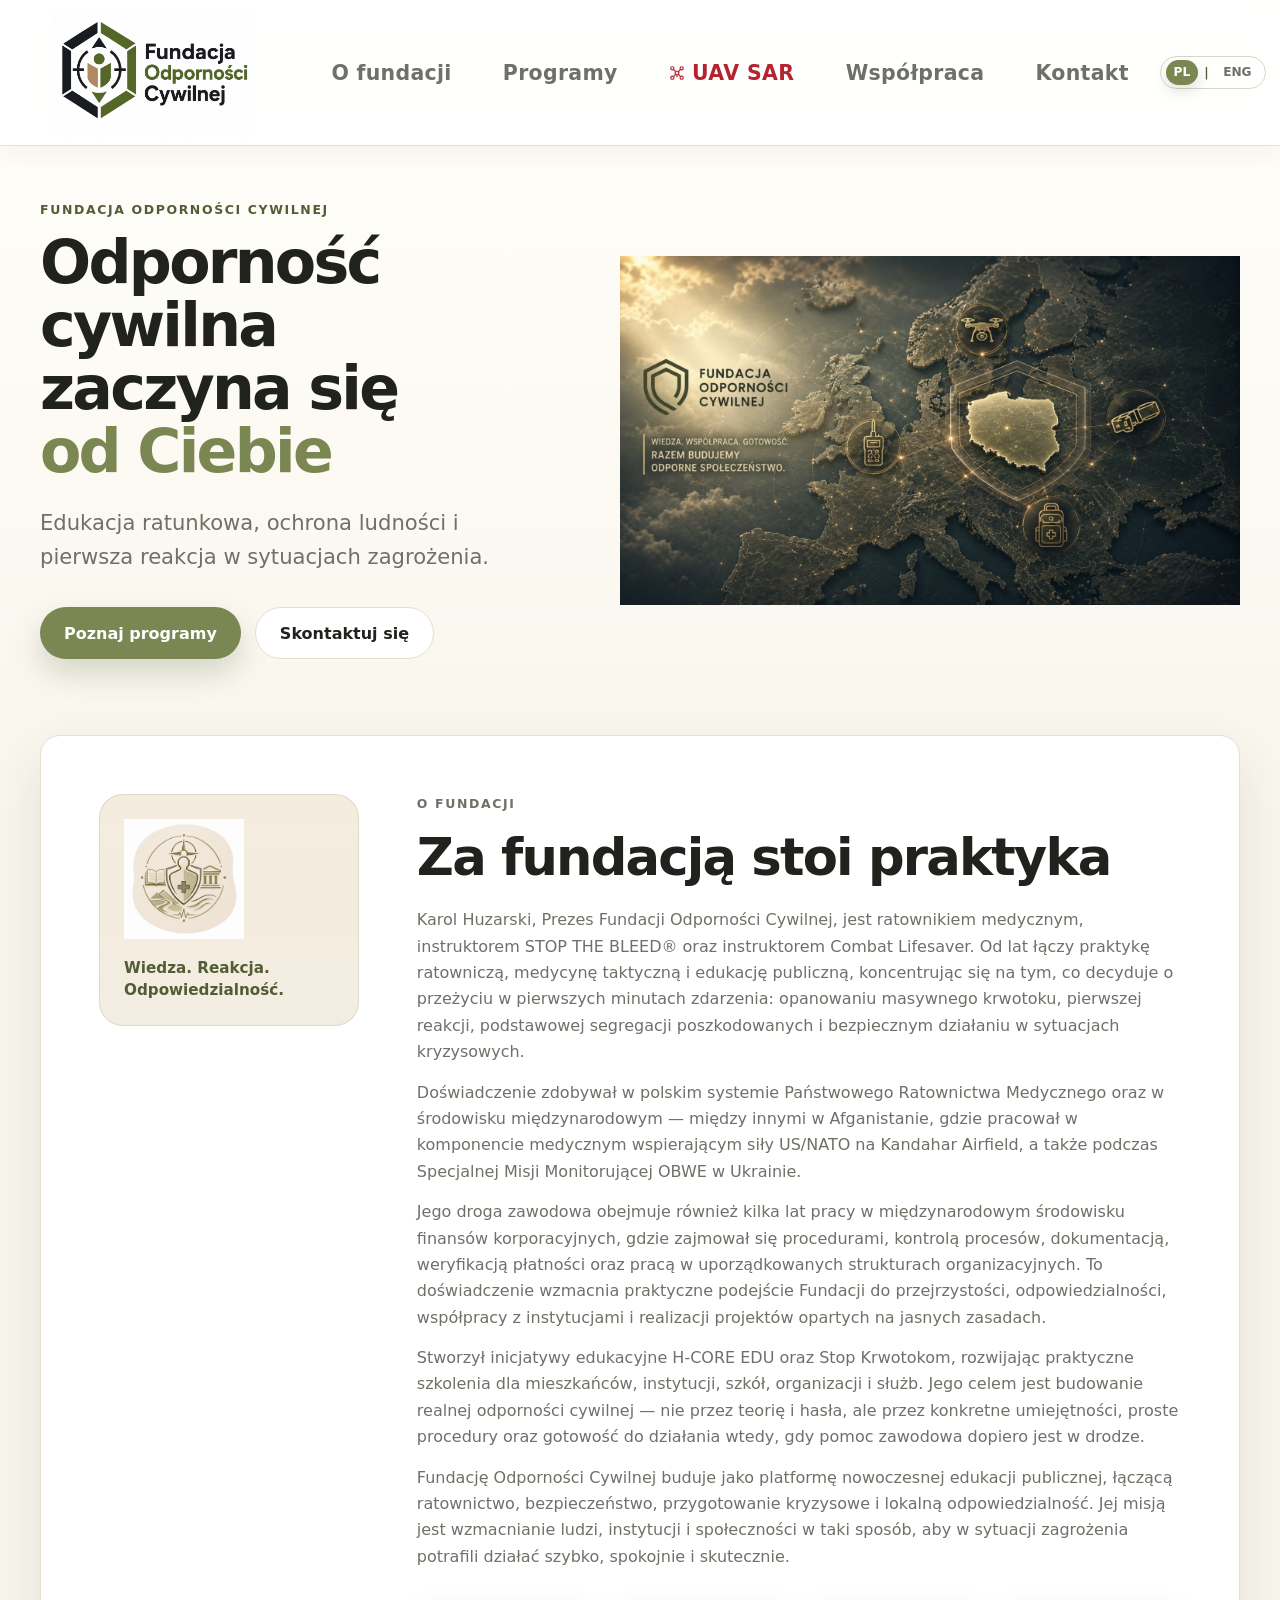
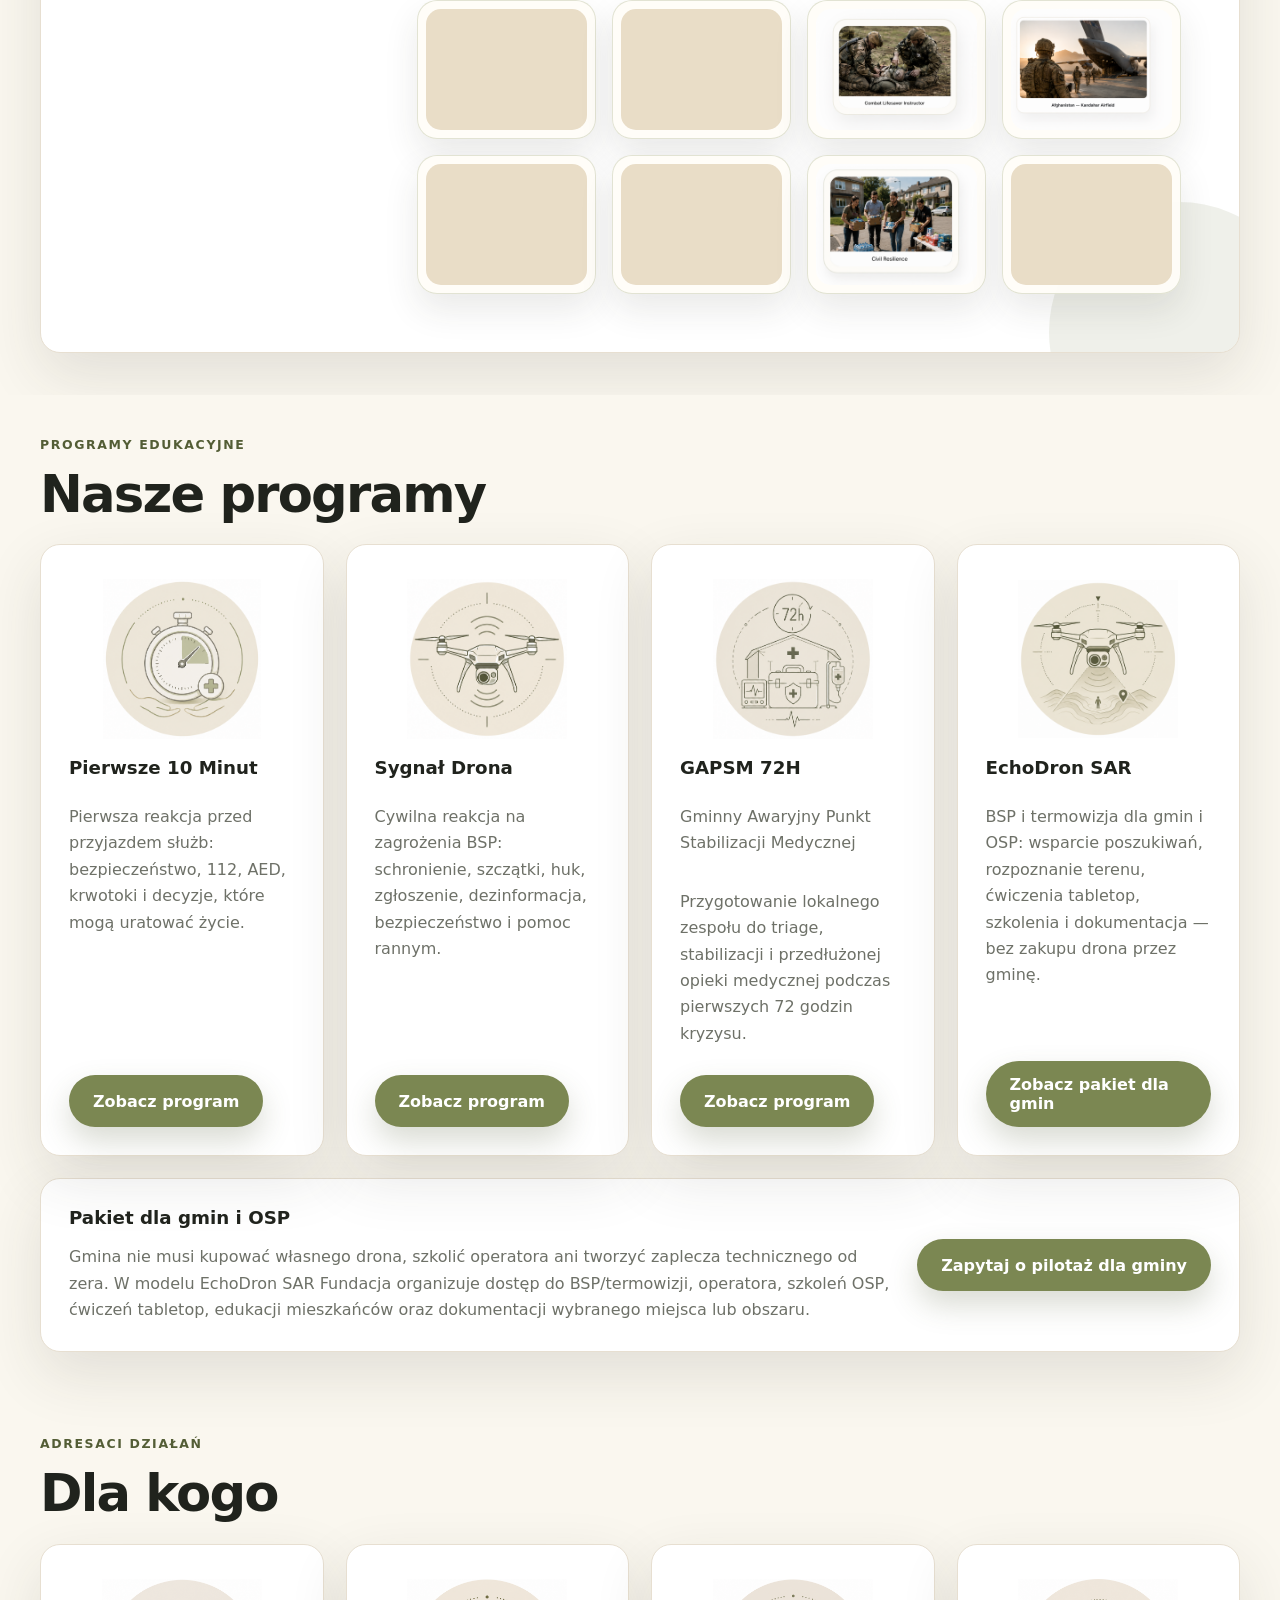
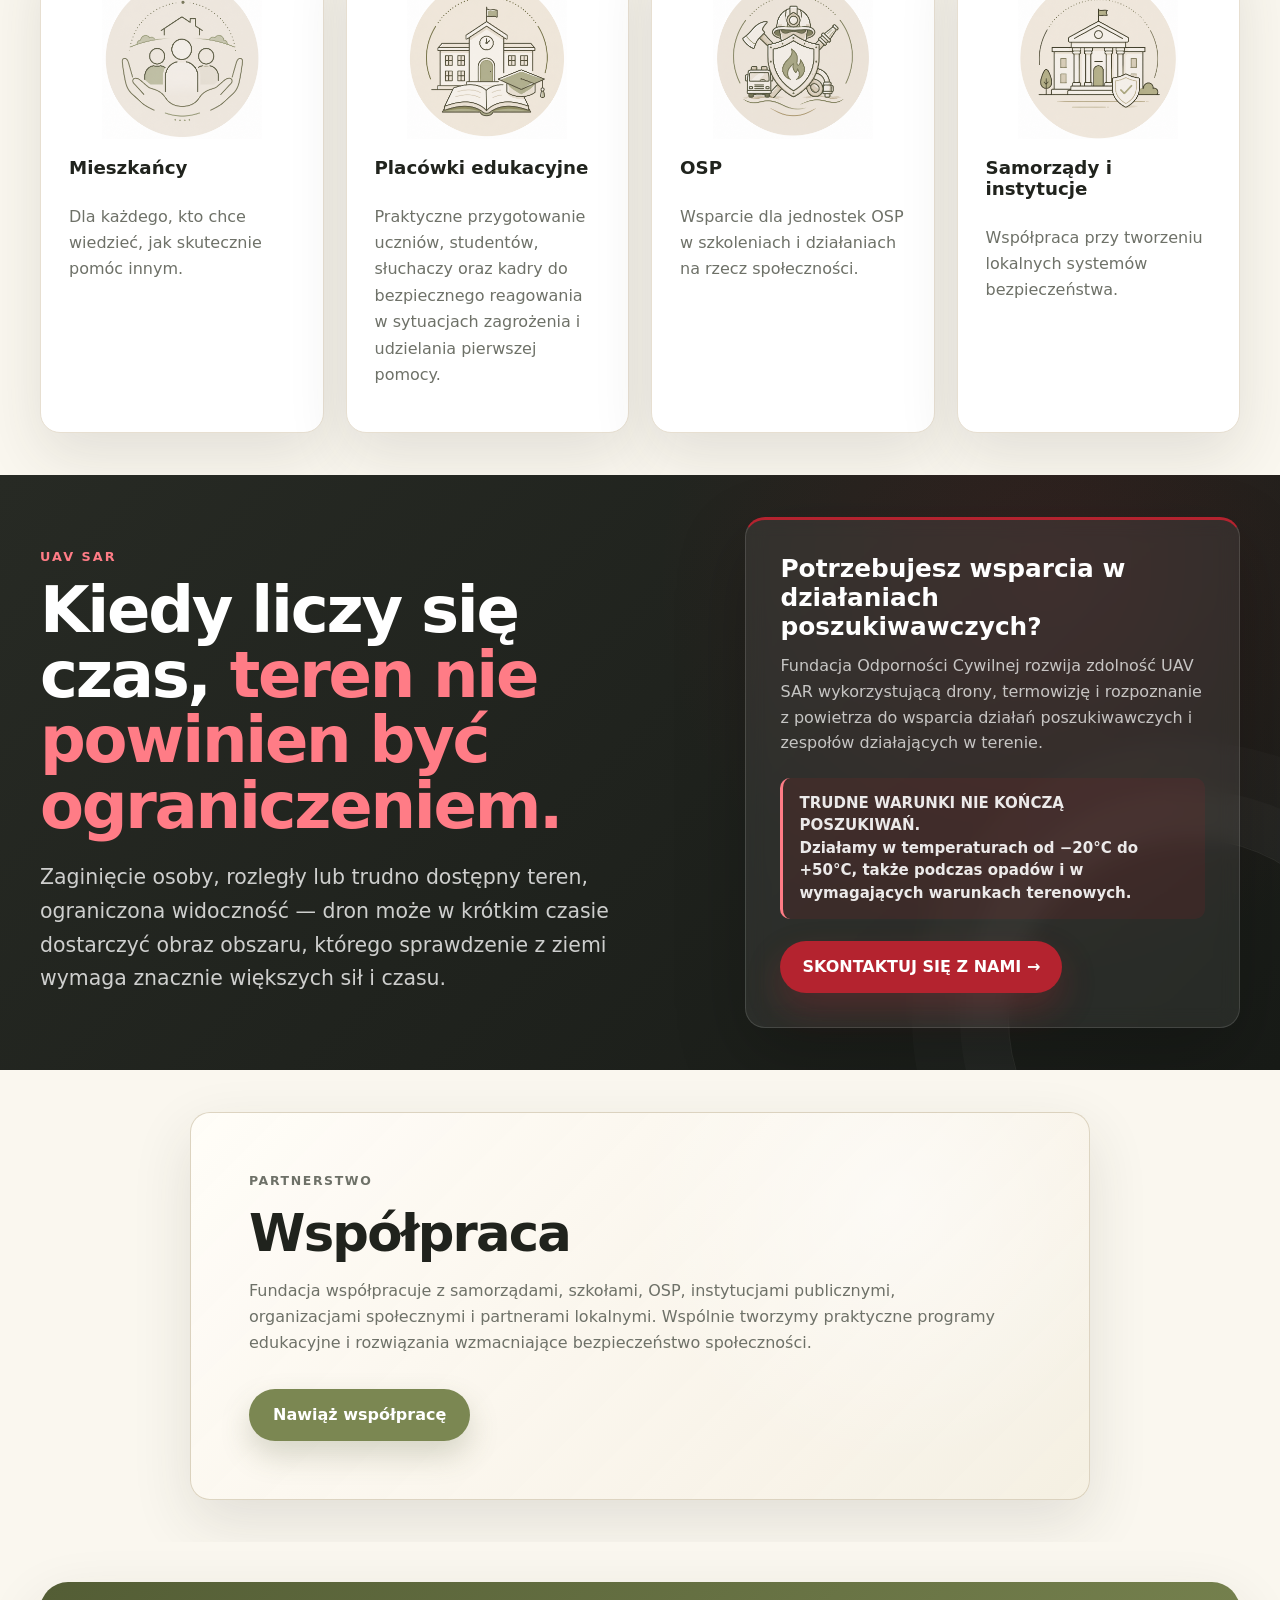
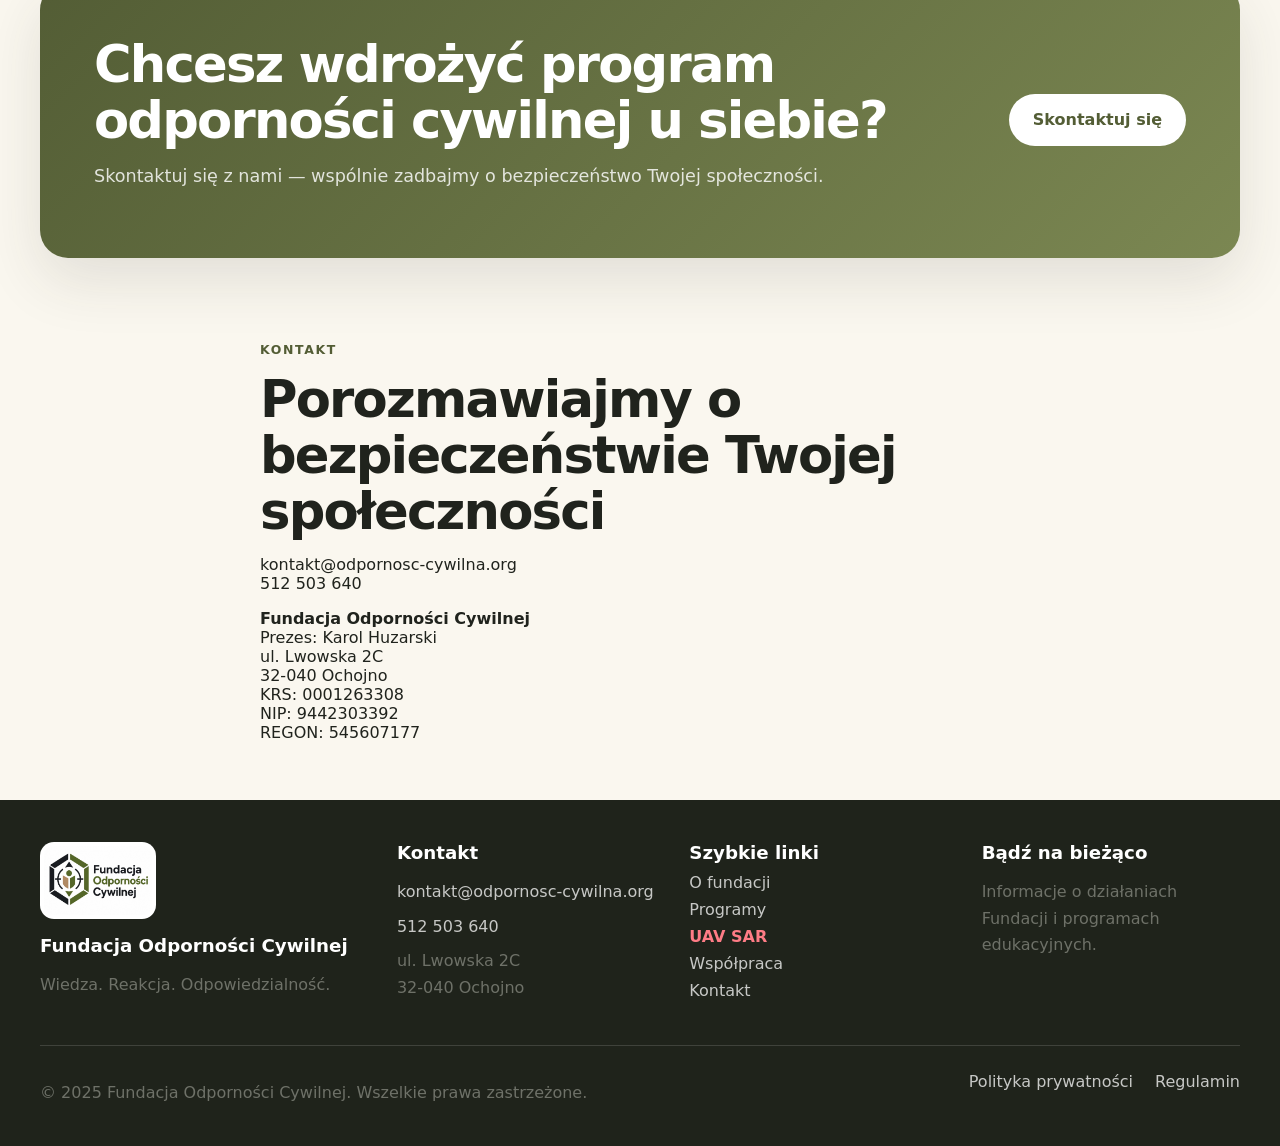
==== index.html @ 0b61e615 "Refine UAV SAR operating conditions copy" ====
<!doctype html>
<html lang="pl">
<head>
  <meta charset="utf-8">
  <meta name="viewport" content="width=device-width, initial-scale=1">
  <title>Fundacja Odporności Cywilnej | Edukacja ratunkowa i ochrona ludności</title>
  <meta name="description" content="Fundacja Odporności Cywilnej wzmacnia bezpieczeństwo społeczności przez edukację ratunkową, pierwszą reakcję i lokalne systemy wsparcia.">
  <meta property="og:title" content="Fundacja Odporności Cywilnej">
  <meta property="og:description" content="Edukacja ratunkowa, ochrona ludności i pierwsza reakcja w sytuacjach zagrożenia.">
  <meta property="og:type" content="website">
  <meta property="og:image" content="final%20logo.jpeg">
  <link rel="icon" type="image/png" href="./favicon.png">
  <link rel="shortcut icon" href="./favicon.png">
  <link rel="stylesheet" href="css/style.css">
  <link rel="stylesheet" href="css/uav-sar.css">
</head>
<body>
  <header class="site-header" id="top">
    <div class="container header-inner">
      <a class="brand site-logo" href="#top" aria-label="Fundacja Odporności Cywilnej"><img src="final%20logo.jpeg" alt="Logo Fundacji Odporności Cywilnej"></a>
      <button class="nav-toggle" type="button" aria-expanded="false" aria-controls="site-nav"><span></span><span></span><span></span><span class="sr-only">Otwórz menu</span></button>
      <nav class="site-nav" id="site-nav" aria-label="Główna nawigacja">
        <a href="#o-fundacji">O fundacji</a><a href="#programy">Programy</a>
        <a class="uav-sar-nav" href="#uav-sar" aria-label="UAV SAR"><svg class="uav-sar-nav__icon" viewBox="0 0 24 24" aria-hidden="true" focusable="false"><g fill="none" stroke="currentColor" stroke-width="1.8" stroke-linecap="round" stroke-linejoin="round"><circle cx="5" cy="5" r="2.4"></circle><circle cx="19" cy="5" r="2.4"></circle><circle cx="5" cy="19" r="2.4"></circle><circle cx="19" cy="19" r="2.4"></circle><path d="M7 7l3.2 3.2M17 7l-3.2 3.2M7 17l3.2-3.2M17 17l-3.2-3.2"></path><rect x="9.4" y="9.4" width="5.2" height="5.2" rx="1.2"></rect><path d="M12 14.6v3.1"></path></g></svg><span>UAV SAR</span></a>
        <a href="#wspolpraca">Współpraca</a><a href="#kontakt">Kontakt</a>
        <div class="language-switcher" role="group" aria-label="Wybór języka" data-i18n-attr="aria-label:language.switcherLabel"><button class="language-option is-active" type="button" data-lang="pl" aria-pressed="true">PL</button><span aria-hidden="true">|</span><button class="language-option" type="button" data-lang="en" aria-pressed="false">ENG</button></div>
      </nav>
    </div>
  </header>
  <main>
    <section class="hero section-soft"><div class="container hero-grid"><div class="hero-copy"><p class="eyebrow">Fundacja Odporności Cywilnej</p><h1 class="hero-title-pl">Odporność cywilna<br>zaczyna się<br><span>od Ciebie</span></h1><p class="hero-lead">Edukacja ratunkowa, ochrona ludności i pierwsza reakcja w sytuacjach zagrożenia.</p><div class="hero-actions"><a class="btn btn-primary" href="#programy">Poznaj programy</a><a class="btn btn-secondary" href="#kontakt">Skontaktuj się</a></div></div><div class="hero-visual" aria-hidden="true"><img class="hero-image" src="new%20main%20poster.jpeg" alt=""></div></div></section>
    <section class="section mission-section" id="o-fundacji"><div class="container"><article class="mission-card"><img src="/images/o-fundacji-watermark.png" alt="" aria-hidden="true" class="o-fundacji-watermark"><div class="mission-aside" aria-hidden="true"><div class="mission-icon"><img src="MAIN NEW MIX LOGO.png" alt=""></div><p>Wiedza. Reakcja. Odpowiedzialność.</p></div><div class="mission-content"><p class="eyebrow">O fundacji</p><h2>Za fundacją stoi praktyka</h2><div class="bio-copy"><p>Karol Huzarski, Prezes Fundacji Odporności Cywilnej, jest ratownikiem medycznym, instruktorem STOP THE BLEED® oraz instruktorem Combat Lifesaver. Od lat łączy praktykę ratowniczą, medycynę taktyczną i edukację publiczną, koncentrując się na tym, co decyduje o przeżyciu w pierwszych minutach zdarzenia: opanowaniu masywnego krwotoku, pierwszej reakcji, podstawowej segregacji poszkodowanych i bezpiecznym działaniu w sytuacjach kryzysowych.</p><p>Doświadczenie zdobywał w polskim systemie Państwowego Ratownictwa Medycznego oraz w środowisku międzynarodowym — między innymi w Afganistanie, gdzie pracował w komponencie medycznym wspierającym siły US/NATO na Kandahar Airfield, a także podczas Specjalnej Misji Monitorującej OBWE w Ukrainie.</p><p>Jego droga zawodowa obejmuje również kilka lat pracy w międzynarodowym środowisku finansów korporacyjnych, gdzie zajmował się procedurami, kontrolą procesów, dokumentacją, weryfikacją płatności oraz pracą w uporządkowanych strukturach organizacyjnych. To doświadczenie wzmacnia praktyczne podejście Fundacji do przejrzystości, odpowiedzialności, współpracy z instytucjami i realizacji projektów opartych na jasnych zasadach.</p><p>Stworzył inicjatywy edukacyjne H-CORE EDU oraz Stop Krwotokom, rozwijając praktyczne szkolenia dla mieszkańców, instytucji, szkół, organizacji i służb. Jego celem jest budowanie realnej odporności cywilnej — nie przez teorię i hasła, ale przez konkretne umiejętności, proste procedury oraz gotowość do działania wtedy, gdy pomoc zawodowa dopiero jest w drodze.</p><p>Fundację Odporności Cywilnej buduje jako platformę nowoczesnej edukacji publicznej, łączącą ratownictwo, bezpieczeństwo, przygotowanie kryzysowe i lokalną odpowiedzialność. Jej misją jest wzmacnianie ludzi, instytucji i społeczności w taki sposób, aby w sytuacji zagrożenia potrafili działać szybko, spokojnie i skutecznie.</p></div><div class="bio-tags" aria-label="Doświadczenie i obszary praktyki" data-bio-tiles></div></div></article></div></section>
    <section class="section" id="programy"><div class="container"><div class="section-heading"><p class="eyebrow">Programy edukacyjne</p><h2>Nasze programy</h2></div><div class="cards-grid four-cols"><a class="info-card program-card" href="./pierwsze-10-minut/"><img src="10min-ne.png" alt=""><h3>Pierwsze 10 Minut</h3><p>Pierwsza reakcja przed przyjazdem służb: bezpieczeństwo, 112, AED, krwotoki i decyzje, które mogą uratować życie.</p><span class="btn btn-primary">Zobacz program</span></a><a class="info-card program-card" href="./echo-drona/"><img src="echodron20ne.png" alt=""><h3>Sygnał Drona</h3><p>Cywilna reakcja na zagrożenia BSP: schronienie, szczątki, huk, zgłoszenie, dezinformacja, bezpieczeństwo i pomoc rannym.</p><span class="btn btn-primary">Zobacz program</span></a><a class="info-card program-card" href="./gapsm-72h/" data-i18n-attr="href:program.gapsm.href"><img src="GAPSM-ne.png" alt="GAPSM 72H – Gminny Awaryjny Punkt Stabilizacji Medycznej"><h3>GAPSM 72H</h3><p>Gminny Awaryjny Punkt Stabilizacji Medycznej</p><p>Przygotowanie lokalnego zespołu do triage, stabilizacji i przedłużonej opieki medycznej podczas pierwszych 72 godzin kryzysu.</p><span class="btn btn-primary" data-i18n="program.gapsm.button">Zobacz program</span></a><a class="info-card program-card" href="./programy/echodron-sar/" data-i18n-attr="href:program.medidrop.href"><img src="dron20ne.png" alt=""><h3>EchoDron SAR</h3><p>BSP i termowizja dla gmin i OSP: wsparcie poszukiwań, rozpoznanie terenu, ćwiczenia tabletop, szkolenia i dokumentacja — bez zakupu drona przez gminę.</p><span class="btn btn-primary">Zobacz pakiet dla gmin</span></a></div><article class="municipal-package-card info-card"><div><h3>Pakiet dla gmin i OSP</h3><p>Gmina nie musi kupować własnego drona, szkolić operatora ani tworzyć zaplecza technicznego od zera. W modelu EchoDron SAR Fundacja organizuje dostęp do BSP/termowizji, operatora, szkoleń OSP, ćwiczeń tabletop, edukacji mieszkańców oraz dokumentacji wybranego miejsca lub obszaru.</p></div><a class="btn btn-primary" href="./programy/echodron-sar/">Zapytaj o pilotaż dla gminy</a></article></div></section>
    <section class="section" id="dla-kogo"><div class="container"><div class="section-heading"><p class="eyebrow">Adresaci działań</p><h2>Dla kogo</h2></div><div class="cards-grid four-cols"><article class="info-card"><img src="mieszkancy NEW.png" alt=""><h3>Mieszkańcy</h3><p>Dla każdego, kto chce wiedzieć, jak skutecznie pomóc innym.</p></article><article class="info-card"><img src="szkoly i placowki NEW.png" alt=""><h3>Placówki edukacyjne</h3><p>Praktyczne przygotowanie uczniów, studentów, słuchaczy oraz kadry do bezpiecznego reagowania w sytuacjach zagrożenia i udzielania pierwszej pomocy.</p></article><article class="info-card"><img src="osp modern NEW.png" alt=""><h3>OSP</h3><p>Wsparcie dla jednostek OSP w szkoleniach i działaniach na rzecz społeczności.</p></article><article class="info-card"><img src="Samorządy i instytucje NEW.png" alt=""><h3>Samorządy i instytucje</h3><p>Współpraca przy tworzeniu lokalnych systemów bezpieczeństwa.</p></article></div></div></section>
    <section class="section uav-sar-section" id="uav-sar"><div class="container uav-sar-grid"><div><p class="uav-sar-kicker" data-uav-copy="kicker">UAV SAR</p><h2 class="uav-sar-title" data-uav-copy="title">Kiedy liczy się czas, <strong>teren nie powinien być ograniczeniem.</strong></h2><p class="uav-sar-lead" data-uav-copy="lead">Zaginięcie osoby, rozległy lub trudno dostępny teren, ograniczona widoczność — dron może w krótkim czasie dostarczyć obraz obszaru, którego sprawdzenie z ziemi wymaga znacznie większych sił i czasu.</p></div><aside class="uav-sar-panel"><h3 data-uav-copy="panelTitle">Potrzebujesz wsparcia w działaniach poszukiwawczych?</h3><p data-uav-copy="panelText">Fundacja Odporności Cywilnej rozwija zdolność UAV SAR wykorzystującą drony, termowizję i rozpoznanie z powietrza do wsparcia działań poszukiwawczych i zespołów działających w terenie.</p><p class="uav-sar-conditions uav-sar-conditions-pl"><strong>TRUDNE WARUNKI NIE KOŃCZĄ POSZUKIWAŃ.</strong><br>Działamy w temperaturach od −20°C do +50°C, także podczas opadów i w wymagających warunkach terenowych.</p><p class="uav-sar-conditions uav-sar-conditions-en"><strong>DIFFICULT CONDITIONS DO NOT END THE SEARCH.</strong><br>We operate in temperatures from −20°C to +50°C, including in rain and demanding field conditions.</p><a class="uav-sar-cta" href="#kontakt" data-uav-copy="cta">SKONTAKTUJ SIĘ Z NAMI →</a></aside></div></section>
    <section class="section collaboration-section" id="wspolpraca"><img src="/images/wspolpraca-watermark.png" alt="" aria-hidden="true" class="wspolpraca-watermark"><div class="container collaboration-card wspolpraca-content"><p class="eyebrow">Partnerstwo</p><h2>Współpraca</h2><p>Fundacja współpracuje z samorządami, szkołami, OSP, instytucjami publicznymi, organizacjami społecznymi i partnerami lokalnymi. Wspólnie tworzymy praktyczne programy edukacyjne i rozwiązania wzmacniające bezpieczeństwo społeczności.</p><a class="btn btn-primary" href="#kontakt">Nawiąż współpracę</a></div></section>
    <section class="section cta-section"><div class="container cta-card"><div><h2>Chcesz wdrożyć program odporności cywilnej u siebie?</h2><p>Skontaktuj się z nami — wspólnie zadbajmy o bezpieczeństwo Twojej społeczności.</p></div><a class="btn btn-light" href="#kontakt">Skontaktuj się</a></div></section>
    <section class="section contact-section" id="kontakt"><div class="container contact-grid"><div><p class="eyebrow">Kontakt</p><h2>Porozmawiajmy o bezpieczeństwie Twojej społeczności</h2><p><a href="mailto:kontakt@odpornosc-cywilna.org">kontakt@odpornosc-cywilna.org</a><br><a href="tel:+48512503640">512 503 640</a></p><p><strong>Fundacja Odporności Cywilnej</strong><br>Prezes: Karol Huzarski<br>ul. Lwowska 2C<br>32-040 Ochojno<br>KRS: 0001263308<br>NIP: 9442303392<br>REGON: 545607177</p></div></div></section>
  </main>
  <footer class="site-footer"><div class="container footer-grid"><div><img class="footer-logo" src="final%20logo.jpeg" alt="Logo Fundacji Odporności Cywilnej"><h3>Fundacja Odporności Cywilnej</h3><p>Wiedza. Reakcja. Odpowiedzialność.</p></div><div><h3>Kontakt</h3><p><a href="mailto:kontakt@odpornosc-cywilna.org">kontakt@odpornosc-cywilna.org</a><a href="tel:+48512503640">512 503 640</a>ul. Lwowska 2C<br>32-040 Ochojno</p></div><div><h3>Szybkie linki</h3><a href="#o-fundacji">O fundacji</a><a href="#programy">Programy</a><a class="footer-uav-link" href="#uav-sar">UAV SAR</a><a href="#wspolpraca">Współpraca</a><a href="#kontakt">Kontakt</a></div><div><h3>Bądź na bieżąco</h3><p>Informacje o działaniach Fundacji i programach edukacyjnych.</p></div></div><div class="container footer-bottom"><p>© 2025 Fundacja Odporności Cywilnej. Wszelkie prawa zastrzeżone.</p><div><a href="#">Polityka prywatności</a><a href="#">Regulamin</a></div></div></footer>
  <script src="js/main.js"></script><script src="js/uav-sar.js"></script>
</body>
</html>
---- css/style.css ----
:root {
  --color-dark: #20231d;
  --color-olive: #7b8752;
  --color-olive-dark: #535d35;
  --color-sand: #e9ddc7;
  --color-bg: #faf7ef;
  --color-card: #ffffff;
  --color-muted: #6e7168;
  --color-border: #e7dfd1;
  --shadow-soft: 0 22px 60px rgba(49, 52, 39, 0.12);
}
* { box-sizing: border-box; }
html { scroll-behavior: smooth; scroll-padding-top: 145px; }
body { margin: 0; overflow-x: hidden; font-family: Inter, ui-sans-serif, system-ui, -apple-system, BlinkMacSystemFont, "Segoe UI", sans-serif; color: var(--color-dark); background: var(--color-bg); }
img { max-width: 100%; }
a { color: inherit; text-decoration: none; }
.container { width: min(1200px, calc(100% - 48px)); margin-inline: auto; }
.section, section { padding-top: 42px; padding-bottom: 42px; }
.section-soft { background: linear-gradient(180deg, #fffdf8 0%, var(--color-bg) 100%); }
.site-header { position: sticky; top: 0; z-index: 20; min-height: 145px; background: rgba(255,255,255,.94); border-bottom: 1px solid var(--color-border); box-shadow: 0 8px 26px rgba(32,35,29,.05); backdrop-filter: blur(14px); }
.header-inner { min-height: 145px; display: flex; align-items: center; justify-content: space-between; gap: clamp(42px, 5vw, 72px); padding-block: 0; }
.brand { flex: 0 0 auto; min-width: 0; max-width: 650px; display: flex; align-items: center; margin: 0; padding: 8px 12px; }
.brand img { width: auto; max-width: 100%; height: 129px; max-height: 129px; display: block; object-fit: contain; }
.site-nav { display: flex; flex: 1 1 auto; align-items: center; justify-content: flex-end; gap: clamp(42px, 4vw, 56px); font-size: clamp(18px, 1.6vw, 24px); font-weight: 800; letter-spacing: .015em; color: var(--color-muted); white-space: nowrap; }
.site-nav a:hover { color: var(--color-olive-dark); }
.nav-toggle { display: none; border: 0; background: var(--color-sand); border-radius: 14px; padding: 12px; }
.nav-toggle span:not(.sr-only) { display: block; width: 24px; height: 2px; margin: 5px 0; background: var(--color-dark); }
.sr-only { position: absolute; width: 1px; height: 1px; overflow: hidden; clip: rect(0,0,0,0); }
.hero { padding-top: 56px; padding-bottom: 34px; }
.hero-grid { display: grid; grid-template-columns: minmax(0, 0.9fr) minmax(420px, 1.1fr); gap: clamp(32px, 6vw, 72px); align-items: center; }
.eyebrow { margin: 0 0 14px; color: var(--color-olive-dark); font-size: .78rem; font-weight: 800; letter-spacing: .13em; text-transform: uppercase; }
h1, h2, h3, p { overflow-wrap: anywhere; }
h1 { margin: 0; font-size: clamp(54px, 5.4vw, 80px); line-height: .96; font-weight: 800; letter-spacing: -.045em; }
html[lang="pl"] .hero-title-pl { line-height: 1.05; }
.hero-title-pl { font-size: clamp(48px, 4.7vw, 70px); line-height: 1.03; overflow-wrap: normal; }
h1 span, h2 span { color: var(--color-olive); }
h2 { margin: 0; font-size: clamp(32px, 4vw, 52px); line-height: 1.1; letter-spacing: -.035em; }
h3 { margin: 18px 0 10px; font-size: 1.14rem; }
.hero-lead, .section-lead { color: var(--color-muted); font-size: clamp(1.08rem, 2vw, 1.32rem); line-height: 1.65; max-width: 590px; }
.hero-lead { margin-top: clamp(16px, 2vw, 22px); }
.hero-actions { display: flex; flex-wrap: wrap; gap: 14px; margin-top: 32px; }
.btn { display: inline-flex; align-items: center; justify-content: center; min-height: 52px; padding: 14px 24px; border-radius: 999px; font-weight: 800; transition: transform .2s ease, box-shadow .2s ease, background .2s ease; }
.btn:hover { transform: translateY(-2px); }
.btn-primary { background: var(--color-olive); color: white; box-shadow: 0 14px 30px rgba(83,93,53,.22); }
.btn-secondary { background: white; border: 1px solid var(--color-border); color: var(--color-dark); }
.btn-light { background: white; color: var(--color-olive-dark); }
.hero-visual { min-width: 0; }
.hero-image { width: 100%; max-width: 720px; height: auto; object-fit: contain; display: block; margin-left: auto; }
.section-heading, .section-header { max-width: 760px; margin-bottom: 22px; }
.cards-grid { display: grid; gap: 22px; margin-top: 22px; }
.programs-grid, .audience-grid { margin-top: 22px; }
.four-cols { grid-template-columns: repeat(4, minmax(0, 1fr)); }
.info-card, .mission-card, .collaboration-card { background: var(--color-card); border: 1px solid var(--color-border); border-radius: 20px; box-shadow: var(--shadow-soft); }
.info-card { padding: 28px; transition: transform .22s ease, box-shadow .22s ease; }
#programy .cards-grid .info-card, #dla-kogo .cards-grid .info-card { display: flex; flex-direction: column; align-items: flex-start; padding-top: 34px; }
#programy .cards-grid .info-card h3, #dla-kogo .cards-grid .info-card h3 { margin-top: 0; }
.info-card:hover { transform: translateY(-6px); box-shadow: 0 28px 70px rgba(49,52,39,.16); }
.info-card img { width: 72px; height: 72px; object-fit: contain; display: block; }
#programy .cards-grid .info-card img, #dla-kogo .cards-grid .info-card img { width: clamp(148px, 12.5vw, 220px); height: clamp(148px, 12.5vw, 220px); max-width: 100%; object-fit: contain; display: block; align-self: center; margin: 0 auto 18px; }
@media (max-width: 760px) { #programy .cards-grid .info-card img, #dla-kogo .cards-grid .info-card img { width: clamp(132px, 34vw, 190px); height: clamp(132px, 34vw, 190px); } }
.info-card p, .mission-card p, .collaboration-card p, .site-footer p { color: var(--color-muted); line-height: 1.65; }
.mission-section { position: relative; overflow: hidden; }
.mission-card { display: grid; grid-template-columns: minmax(190px, .34fr) minmax(0, 1fr); align-items: start; gap: clamp(30px, 5vw, 58px); padding: clamp(32px, 5vw, 58px); overflow: hidden; position: relative; }
.mission-card::after { content: ""; position: absolute; inset: auto -70px -110px auto; width: 260px; height: 260px; border-radius: 50%; background: rgba(123,135,82,.12); pointer-events: none; }
.o-fundacji-watermark { position: absolute; right: 40px; bottom: 20px; width: 420px; max-width: 42%; opacity: 0.10; z-index: 1; pointer-events: none; }
.mission-aside { position: relative; z-index: 2; display: grid; gap: 18px; align-content: start; justify-items: start; padding: 24px; border-radius: 24px; background: linear-gradient(180deg, #f4ecdd 0%, rgba(233,221,199,.54) 100%); border: 1px solid rgba(123,135,82,.18); }
.mission-aside p { margin: 0; color: var(--color-olive-dark); font-size: .95rem; font-weight: 800; line-height: 1.45; }
.mission-icon { width: clamp(120px, 8vw, 140px); height: clamp(120px, 8vw, 140px); border-radius: 32px; display: grid; place-items: center; background: var(--color-sand); }
.mission-icon img { width: 100%; height: 100%; max-width: 100%; max-height: 100%; object-fit: contain; object-position: center; display: block; }
.mission-content { position: relative; z-index: 2; }
.bio-copy { margin-top: 22px; display: grid; gap: 14px; }
.bio-copy p { margin: 0; }
.bio-tags { display: grid; grid-template-columns: repeat(4, minmax(0, 1fr)); gap: 16px; margin-top: 30px; }
.bio-tile { min-width: 0; margin: 0; padding: 8px; border-radius: 20px; background: rgba(255,253,248,.92); border: 1px solid rgba(123,135,82,.22); box-shadow: 0 16px 34px rgba(49,52,39,.10); overflow: hidden; transition: transform .28s ease, box-shadow .28s ease, border-color .28s ease; will-change: transform; }
.bio-tile img { display: block; width: 100%; aspect-ratio: 4 / 3; height: auto; object-fit: cover; border-radius: 15px; background: var(--color-sand); transition: transform .28s ease, filter .28s ease; }
.bio-tile img { cursor: zoom-in; }
.bio-lightbox-open { overflow: hidden; }
.bio-lightbox { position: fixed; inset: 0; z-index: 1000; display: flex; align-items: center; justify-content: center; padding: 24px; background: rgba(32, 35, 29, .58); cursor: zoom-out; }
.bio-lightbox[hidden] { display: none; }
.bio-lightbox__image { display: block; max-width: 90vw; max-height: 88vh; width: auto; height: auto; object-fit: contain; border-radius: 15px; box-shadow: 0 24px 70px rgba(0, 0, 0, .34); cursor: default; }
.bio-lightbox__close { position: fixed; top: 18px; right: 18px; width: 44px; height: 44px; border: 0; border-radius: 999px; background: rgba(255, 255, 255, .94); color: var(--color-dark); cursor: pointer; font-size: 32px; line-height: 1; box-shadow: 0 12px 34px rgba(0, 0, 0, .2); }
.bio-lightbox__close:focus-visible { outline: 3px solid var(--color-sand); outline-offset: 3px; }
.bio-tile:hover { transform: translateY(-2px) scale(1.015); border-color: rgba(123,135,82,.34); box-shadow: 0 20px 42px rgba(49,52,39,.14); }
.bio-tile:hover img { transform: scale(1.01); filter: saturate(1.03) contrast(1.02); }
@media (hover: none), (prefers-reduced-motion: reduce) { .bio-tile, .bio-tile img { transition: none; will-change: auto; } .bio-tile:hover, .bio-tile:hover img { transform: none; filter: none; } }
.actions-section { background: #f1eadc; }
.actions-grid { display: grid; grid-template-columns: .9fr 1.1fr; gap: 48px; align-items: start; }
.action-list { display: grid; grid-template-columns: repeat(2, minmax(0,1fr)); gap: 16px; }
.action-list article { min-height: 100%; padding: 20px; overflow: hidden; background: rgba(255,255,255,.74); border: 1px solid var(--color-border); border-radius: 18px; }
.action-content { min-height: 100%; display: flex; flex-direction: column; }
.action-icon { display: flex; justify-content: center; align-items: center; margin-top: auto; padding-top: 12px; }
.action-icon img { display: block; width: 72px; height: 72px; object-fit: contain; opacity: 1; }
.action-list h3 { margin: 0 0 10px; font-size: 1rem; line-height: 1.35; font-weight: 800; }
.action-list p { margin: 0; color: var(--color-muted); font-size: .94rem; line-height: 1.55; }
.collaboration-section { position: relative; overflow: hidden; isolation: isolate; padding-inline: 0; }
.wspolpraca-watermark { position: absolute; right: 40px; bottom: 20px; width: 420px; max-width: 45%; opacity: .14; z-index: 1; pointer-events: none; }
.wspolpraca-content { position: relative; z-index: 2; }
.collaboration-card { width: min(900px, calc(100% - 48px)); max-width: 900px; min-width: 0; margin-inline: auto; padding: clamp(32px, 5vw, 58px); background: linear-gradient(135deg, rgba(255,253,248,.9), rgba(244,238,224,.82)); border-color: rgba(210,199,176,.74); overflow: hidden; }
.collaboration-card::before { content: ""; position: absolute; inset: 0; background: radial-gradient(circle at 78% 24%, rgba(255,255,255,.52), transparent 34%); pointer-events: none; }
.collaboration-card > * { position: relative; z-index: 1; max-width: 760px; }
.collaboration-card p { overflow-wrap: break-word; hyphens: auto; }
.collaboration-card .btn { margin-top: 16px; }
.cta-section { padding-top: clamp(28px, 4vw, 40px); }
.cta-card { display: grid; grid-template-columns: 1fr auto; gap: 28px; align-items: center; padding: clamp(30px, 5vw, 54px); border-radius: 28px; color: white; background: linear-gradient(135deg, var(--color-olive-dark), var(--color-olive)); box-shadow: var(--shadow-soft); }
.cta-card p { color: rgba(255,255,255,.82); font-size: 1.1rem; }
.contact-grid { display: block; max-width: 760px; }
.site-footer { padding: 42px 0 24px; background: #1f231b; color: white; }
.footer-grid { display: grid; grid-template-columns: 1.25fr 1fr 1fr 1fr; gap: 34px; }
.footer-logo { height: clamp(70px, 6vw, 105px); width: auto; display: block; object-fit: contain; margin-bottom: 16px; background: white; border-radius: 14px; padding: 4px; }
.site-footer h3 { margin-top: 0; }
.site-footer a { display: block; color: rgba(255,255,255,.75); margin: 8px 0; }
.footer-bottom { border-top: 1px solid rgba(255,255,255,.14); margin-top: 28px; padding-top: 18px; display: flex; justify-content: space-between; gap: 20px; }
.footer-bottom div { display: flex; gap: 22px; }
@media (max-width: 980px) { .site-header, .header-inner { min-height: 120px; } .brand { max-width: 520px; } .brand img { height: auto; max-height: 104px; } .site-nav { gap: clamp(28px, 3vw, 42px); } h1 { font-size: clamp(54px, 6.6vw, 60px); line-height: .98; } .hero-title-pl { font-size: clamp(50px, 6vw, 58px); line-height: 1.04; } .hero-grid, .actions-grid { grid-template-columns: 1fr; } .hero-copy { text-align: center; } .hero-lead, .hero-actions { justify-content: center; margin-left: auto; margin-right: auto; } .hero-image { margin: 0 auto; } .four-cols { grid-template-columns: repeat(2, minmax(0, 1fr)); } .footer-grid { grid-template-columns: repeat(2, minmax(0, 1fr)); } }
@media (max-width: 860px) { .site-header, .header-inner { min-height: 94px; } .header-inner { padding-block: 0; } .brand { flex-basis: auto; max-width: min(85vw, calc(100vw - 112px)); padding: 6px 10px; } .brand img { height: auto; max-height: 82px; } .nav-toggle { display: block; flex: 0 0 auto; } .site-nav { position: fixed; inset: 94px 16px auto 16px; display: none; flex-direction: column; align-items: stretch; gap: 0; padding: 14px; background: white; border: 1px solid var(--color-border); border-radius: 18px; box-shadow: var(--shadow-soft); white-space: normal; } .site-nav.is-open { display: flex; } .site-nav a { padding: 14px; } }
@media (max-width: 768px) { .wspolpraca-watermark { width: 260px; max-width: none; right: -60px; bottom: 10px; opacity: .08; } .o-fundacji-watermark { width: 260px; max-width: none; right: -60px; bottom: 10px; opacity: 0.07; } }
@media (max-width: 760px) { .site-nav.is-open { display: flex; } h1 { font-size: clamp(42px, 10vw, 46px); line-height: 1; } .hero-title-pl { font-size: clamp(38px, 9.2vw, 44px); line-height: 1.06; } .hero { padding-top: 36px; padding-bottom: 30px; } .hero-lead { margin-top: 14px; } .site-nav a { padding: 14px; } .four-cols, .action-list, .mission-card, .cta-card, .footer-grid { grid-template-columns: 1fr; } .mission-card { text-align: left; } .mission-aside { justify-items: center; text-align: center; } .mission-icon { margin-inline: auto; } .bio-tags { grid-template-columns: repeat(2, minmax(0, 1fr)); gap: 12px; } .collaboration-card { width: min(100% - 32px, 900px); padding: 28px 22px; background: linear-gradient(135deg, rgba(255,253,248,.92), rgba(244,238,224,.86)); } .cta-card { text-align: center; } .footer-bottom, .footer-bottom div { flex-direction: column; } }

.program-card { display: block; height: 100%; }
.program-card h3 { color: var(--color-dark); }
.program-card p { color: var(--color-muted); }
.program-hero { padding-top: 58px; padding-bottom: 34px; }
.program-hero-grid { display: grid; grid-template-columns: minmax(0, 1fr) minmax(220px, 320px); gap: clamp(28px, 6vw, 72px); align-items: center; }
.program-hero-card { justify-self: end; width: min(100%, 320px); padding: 34px; border-radius: 28px; background: linear-gradient(180deg, #f4ecdd 0%, rgba(233,221,199,.48) 100%); border: 1px solid rgba(123,135,82,.22); box-shadow: var(--shadow-soft); text-align: center; }
.program-hero-card img { width: clamp(116px, 12vw, 170px); height: auto; object-fit: contain; }
.program-lead { margin: 20px 0 0; max-width: 780px; color: var(--color-muted); font-size: clamp(1.12rem, 2vw, 1.36rem); line-height: 1.65; }
.program-layout { display: grid; grid-template-columns: minmax(0, 1fr) 320px; gap: 28px; align-items: start; }
.program-content { display: grid; gap: 22px; }
.program-section-card { padding: clamp(26px, 4vw, 40px); }
.program-section-card h2 { font-size: clamp(26px, 3vw, 36px); }
.program-section-card p { margin: 16px 0 0; color: var(--color-muted); line-height: 1.75; font-size: 1.04rem; }
.program-list { margin: 18px 0 0; padding: 0; list-style: none; display: grid; gap: 12px; }
.program-list li { position: relative; padding-left: 30px; color: var(--color-muted); line-height: 1.55; }
.program-list li::before { content: ""; position: absolute; left: 0; top: .62em; width: 10px; height: 10px; border-radius: 50%; background: var(--color-olive); box-shadow: 0 0 0 5px rgba(123,135,82,.14); }
.program-aside { position: sticky; top: 170px; display: grid; gap: 14px; padding: 24px; border-radius: 24px; background: #fff; border: 1px solid var(--color-border); box-shadow: var(--shadow-soft); }
.program-aside .btn { width: 100%; }
.back-link { display: inline-flex; align-items: center; gap: 8px; color: var(--color-olive-dark); font-weight: 800; }
.back-link:hover { color: var(--color-olive); }
@media (max-width: 980px) { .program-hero-grid, .program-layout { grid-template-columns: 1fr; } .program-hero-card { justify-self: start; } .program-aside { position: static; } }
@media (max-width: 760px) { .program-hero { padding-top: 38px; } .program-section-card, .program-aside { padding: 24px; } }
.language-switcher { display: inline-flex; align-items: center; gap: 6px; flex: 0 0 auto; margin-left: clamp(-24px, -1.6vw, -10px); padding: 3px 5px; border: 1px solid rgba(123,135,82,.32); border-radius: 999px; color: var(--color-olive-dark); font-size: clamp(12px, .95vw, 14px); font-weight: 800; letter-spacing: .04em; line-height: 1; }
.language-option { appearance: none; border: 0; border-radius: 999px; background: transparent; color: var(--color-muted); cursor: pointer; font: inherit; line-height: 1; padding: 6px 8px; transition: background .2s ease, color .2s ease, box-shadow .2s ease; }
.language-option:hover { color: var(--color-olive-dark); }
.language-option.is-active { background: var(--color-olive); color: white; box-shadow: 0 6px 14px rgba(83,93,53,.18); }
@media (max-width: 860px) { .language-switcher { align-self: flex-start; margin: 8px 14px 6px; } }

@media (min-width: 761px) and (max-width: 1100px) { .bio-tags { grid-template-columns: repeat(3, minmax(0, 1fr)); } }
@media (max-width: 520px) { .bio-tags { grid-template-columns: 1fr; } }
.program-card { display: flex; flex-direction: column; align-items: flex-start; }
.program-card p { flex: 1 1 auto; }
.program-card .btn { margin-top: 12px; }
.municipal-package-card { margin-top: 22px; display: grid; grid-template-columns: minmax(0, 1fr) auto; gap: 22px; align-items: center; }
.municipal-package-card h3 { margin-top: 0; }
.municipal-package-card p { margin-bottom: 0; }
@media (max-width: 760px) { .municipal-package-card { grid-template-columns: 1fr; } .municipal-package-card .btn { width: 100%; } }
---- css/uav-sar.css ----
:root {
  --uav-alert: #b4232f;
  --uav-alert-dark: #861823;
  --uav-alert-soft: rgba(180, 35, 47, .10);
}
.site-nav .uav-sar-nav { display:inline-flex; align-items:center; gap:7px; color:var(--uav-alert); font-weight:900; letter-spacing:.02em; }
.site-nav .uav-sar-nav:hover { color:var(--uav-alert-dark); }
.uav-sar-nav__icon { width:16px; height:16px; flex:0 0 16px; display:block; }
.uav-sar-section { position:relative; overflow:hidden; background:radial-gradient(circle at 82% 18%, rgba(180,35,47,.13), transparent 34%), linear-gradient(135deg,#272a24 0%,#181b17 100%); color:#fff; }
.uav-sar-section::after { content:""; position:absolute; right:-90px; bottom:-130px; width:360px; height:360px; border-radius:50%; border:1px solid rgba(255,255,255,.08); box-shadow:0 0 0 48px rgba(255,255,255,.025),0 0 0 96px rgba(255,255,255,.018); pointer-events:none; }
.uav-sar-grid { position:relative; z-index:1; display:grid; grid-template-columns:minmax(0,1.12fr) minmax(300px,.88fr); gap:clamp(30px,6vw,76px); align-items:center; }
.uav-sar-kicker { margin:0 0 14px; color:#ff7c86; font-size:.8rem; font-weight:900; letter-spacing:.16em; text-transform:uppercase; }
.uav-sar-title { max-width:820px; color:#fff; font-size:clamp(38px,5vw,64px); line-height:1.02; }
.uav-sar-title strong { color:#ff7c86; font-weight:900; }
.uav-sar-lead { max-width:760px; margin:22px 0 0; color:rgba(255,255,255,.78); font-size:clamp(1.08rem,2vw,1.28rem); line-height:1.65; }
.uav-sar-panel { padding:clamp(24px,4vw,34px); border:1px solid rgba(255,255,255,.13); border-top:3px solid var(--uav-alert); border-radius:20px; background:rgba(255,255,255,.065); box-shadow:0 26px 70px rgba(0,0,0,.22); backdrop-filter:blur(10px); }
.uav-sar-panel h3 { margin:0 0 12px; color:#fff; font-size:clamp(1.25rem,2vw,1.55rem); }
.uav-sar-panel p { margin:0 0 22px; color:rgba(255,255,255,.72); line-height:1.6; }
.uav-sar-panel .uav-sar-conditions { margin:0 0 22px; padding:14px 16px; border-left:3px solid #ff7c86; border-radius:10px; background:rgba(180,35,47,.12); color:rgba(255,255,255,.9); font-size:.94rem; font-weight:750; line-height:1.5; }
.uav-sar-conditions-en { display:none; }
html[lang="en"] .uav-sar-conditions-pl { display:none; }
html[lang="en"] .uav-sar-conditions-en { display:block; }
.uav-sar-cta { display:inline-flex; align-items:center; justify-content:center; min-height:52px; padding:14px 22px; border-radius:999px; background:var(--uav-alert); color:#fff; font-weight:900; box-shadow:0 16px 34px rgba(180,35,47,.26); transition:transform .2s ease,background .2s ease,box-shadow .2s ease; }
.uav-sar-cta:hover { transform:translateY(-2px); background:var(--uav-alert-dark); box-shadow:0 20px 40px rgba(180,35,47,.32); }
.footer-uav-link { color:#ff7c86 !important; font-weight:800; }
@media (max-width:980px){ .uav-sar-grid{grid-template-columns:1fr;} }
@media (max-width:760px){ .site-nav .uav-sar-nav{gap:8px;} .uav-sar-nav__icon{width:17px;height:17px;} .uav-sar-section{padding-top:46px;padding-bottom:46px;} .uav-sar-panel{padding:22px;} }
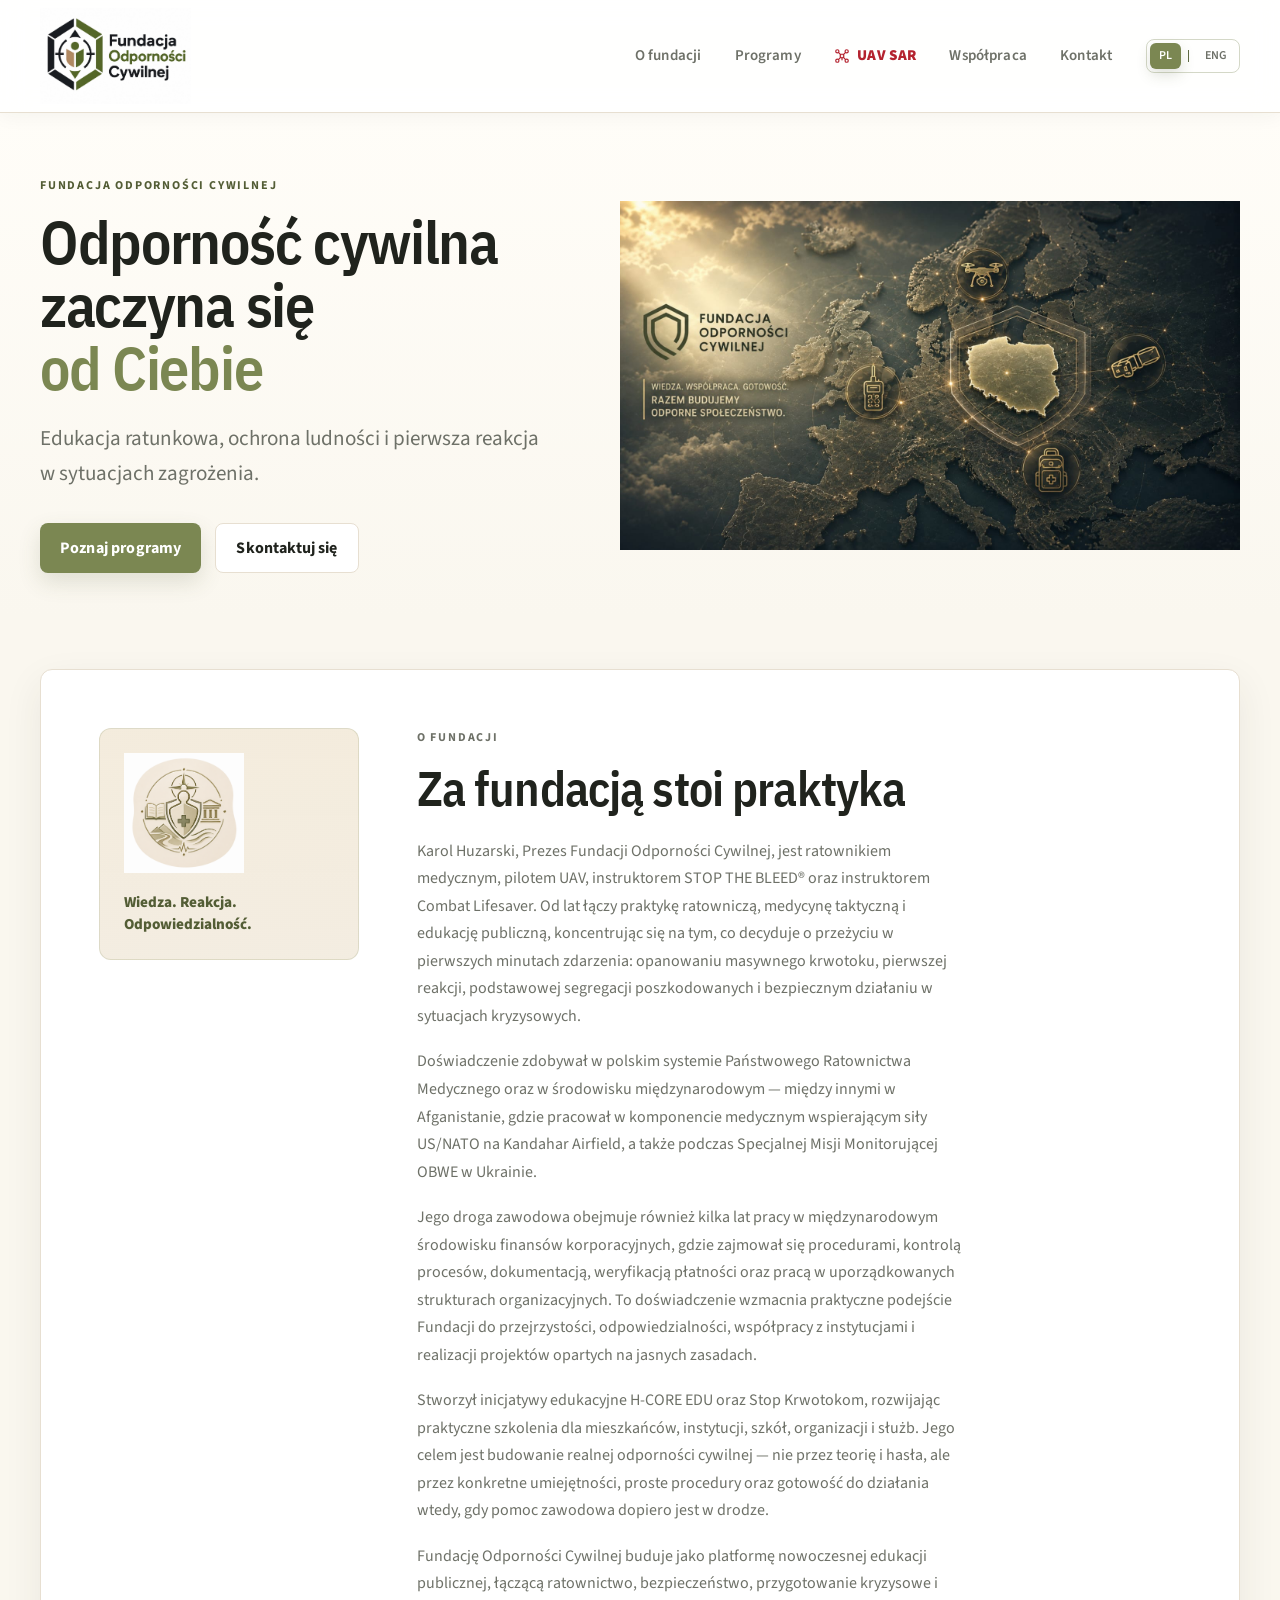
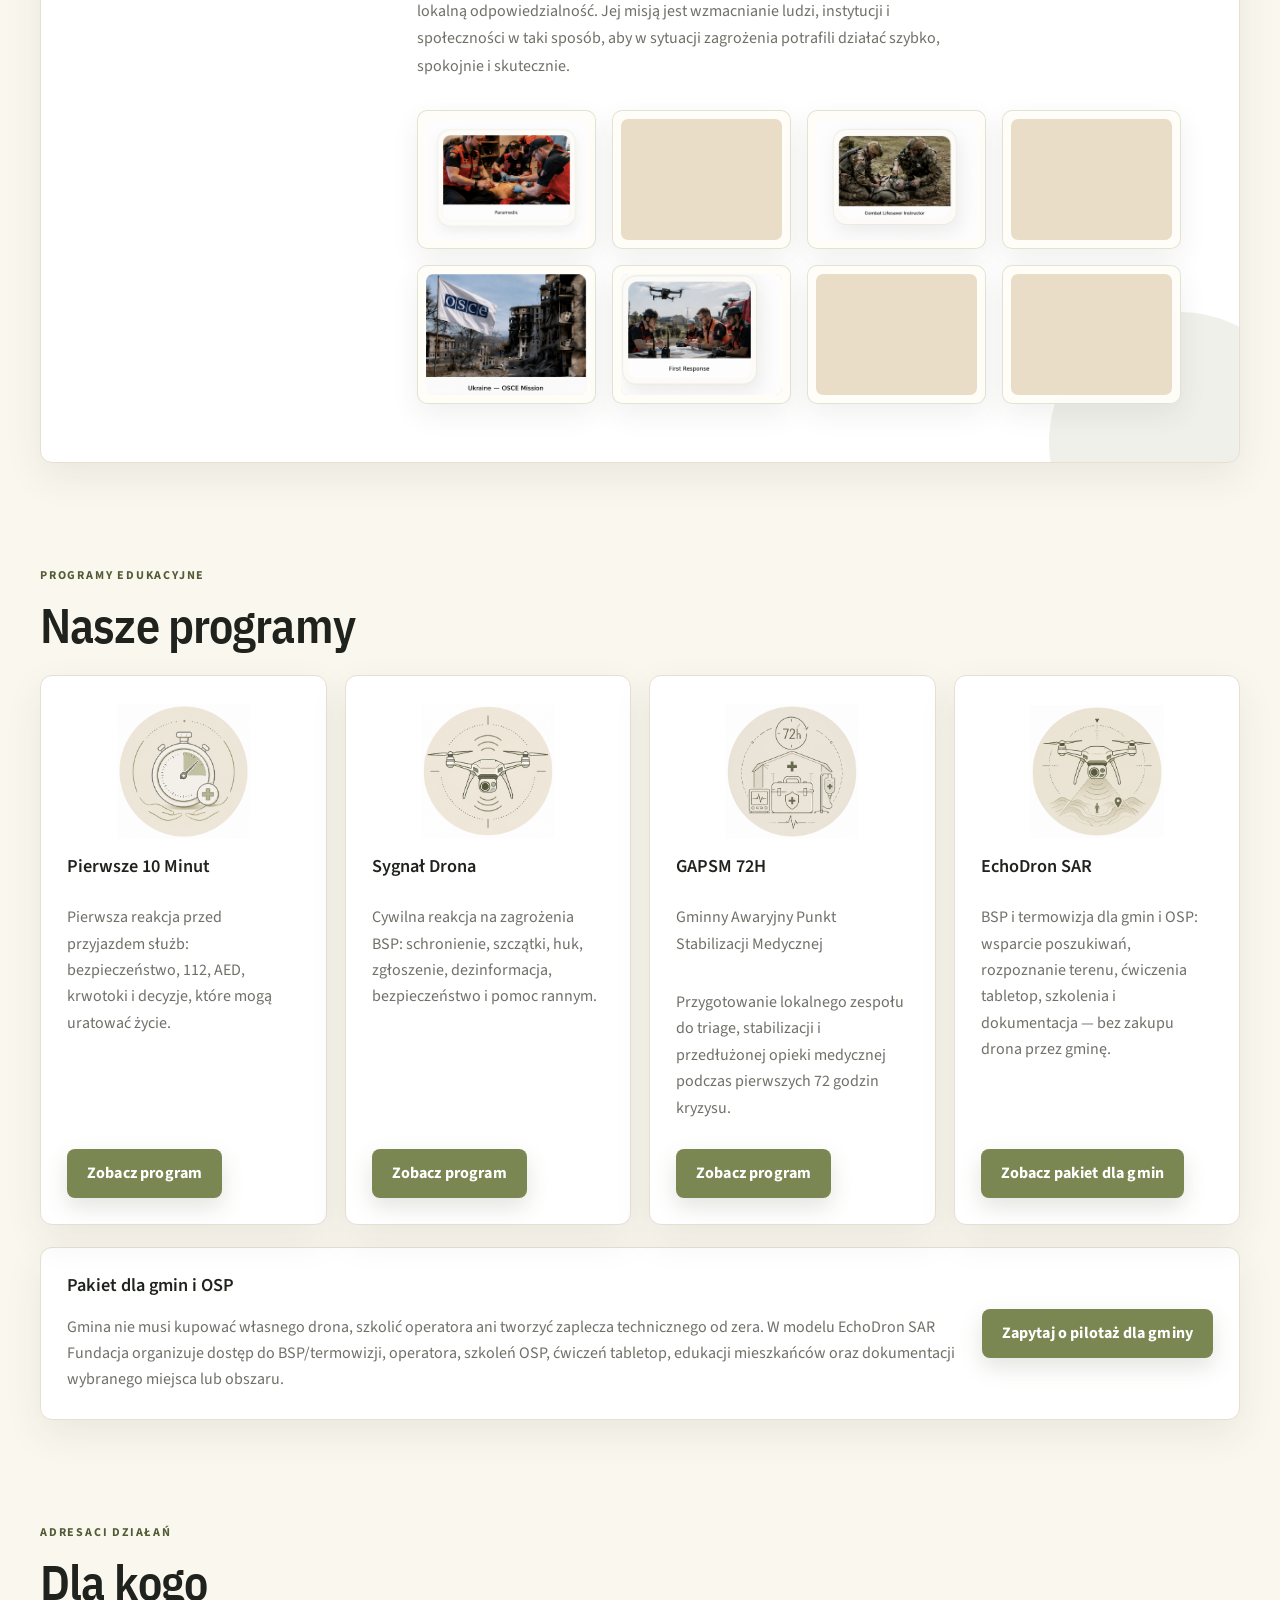
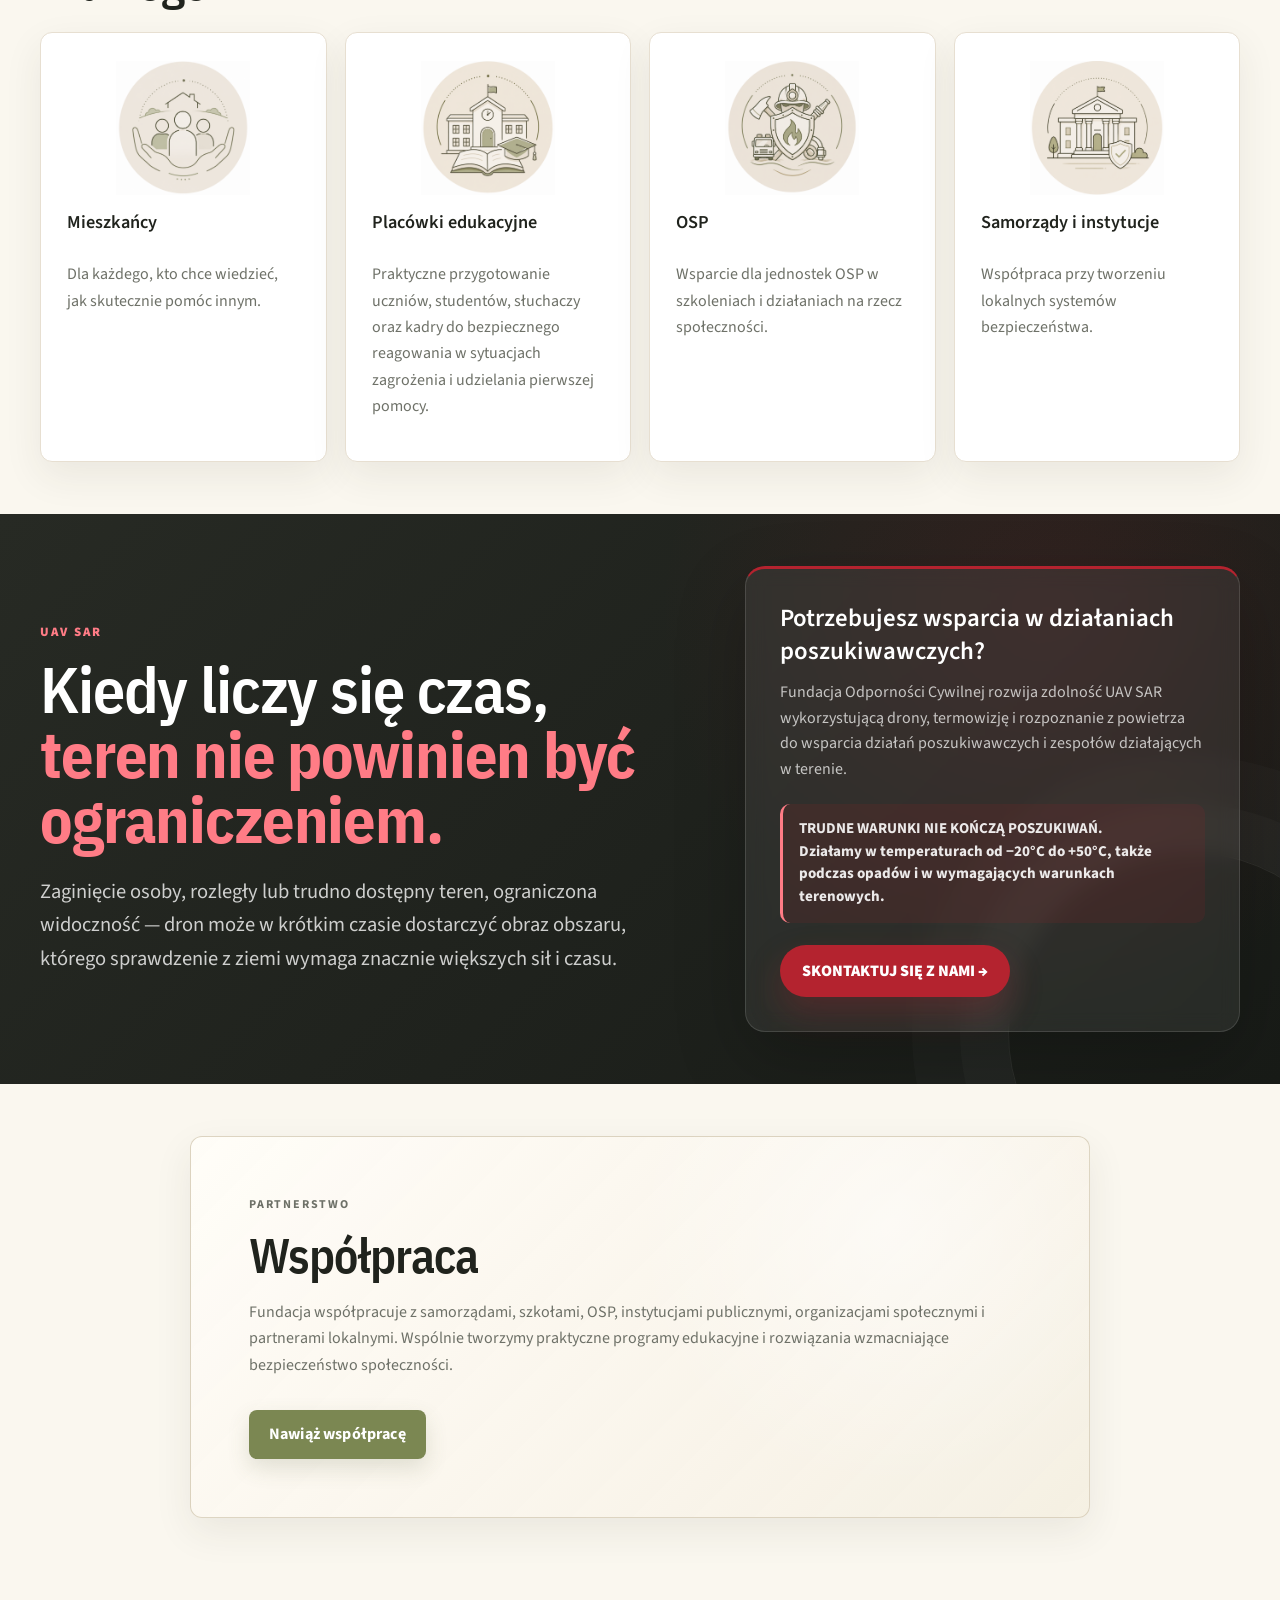
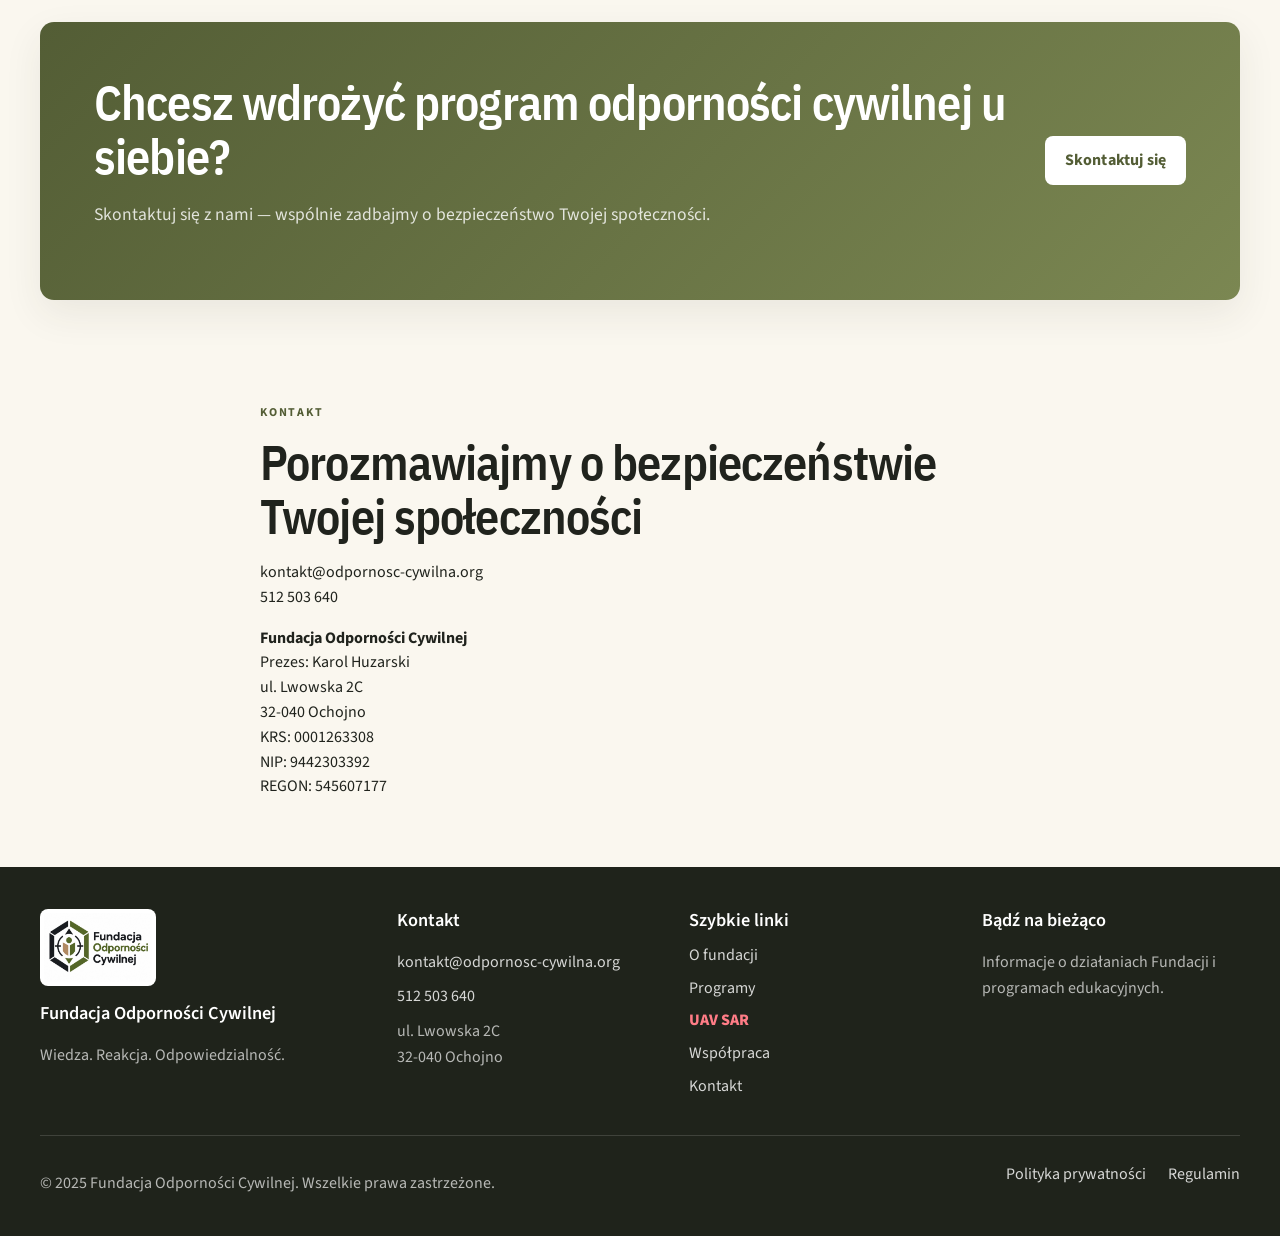
==== commit 3c61ff2e: "Add UAV pilot to Polish founder biography Updated mission section content and added new details abou" ====
--- a/index.html
+++ b/index.html
@@ -29,7 +29,7 @@
   </header>
   <main>
     <section class="hero section-soft"><div class="container hero-grid"><div class="hero-copy"><p class="eyebrow">Fundacja Odporności Cywilnej</p><h1 class="hero-title-pl">Odporność cywilna<br>zaczyna się<br><span>od Ciebie</span></h1><p class="hero-lead">Edukacja ratunkowa, ochrona ludności i pierwsza reakcja w sytuacjach zagrożenia.</p><div class="hero-actions"><a class="btn btn-primary" href="#programy">Poznaj programy</a><a class="btn btn-secondary" href="#kontakt">Skontaktuj się</a></div></div><div class="hero-visual" aria-hidden="true"><img class="hero-image" src="new%20main%20poster.jpeg" alt=""></div></div></section>
-    <section class="section mission-section" id="o-fundacji"><div class="container"><article class="mission-card"><img src="/images/o-fundacji-watermark.png" alt="" aria-hidden="true" class="o-fundacji-watermark"><div class="mission-aside" aria-hidden="true"><div class="mission-icon"><img src="MAIN NEW MIX LOGO.png" alt=""></div><p>Wiedza. Reakcja. Odpowiedzialność.</p></div><div class="mission-content"><p class="eyebrow">O fundacji</p><h2>Za fundacją stoi praktyka</h2><div class="bio-copy"><p>Karol Huzarski, Prezes Fundacji Odporności Cywilnej, jest ratownikiem medycznym, instruktorem STOP THE BLEED® oraz instruktorem Combat Lifesaver. Od lat łączy praktykę ratowniczą, medycynę taktyczną i edukację publiczną, koncentrując się na tym, co decyduje o przeżyciu w pierwszych minutach zdarzenia: opanowaniu masywnego krwotoku, pierwszej reakcji, podstawowej segregacji poszkodowanych i bezpiecznym działaniu w sytuacjach kryzysowych.</p><p>Doświadczenie zdobywał w polskim systemie Państwowego Ratownictwa Medycznego oraz w środowisku międzynarodowym — między innymi w Afganistanie, gdzie pracował w komponencie medycznym wspierającym siły US/NATO na Kandahar Airfield, a także podczas Specjalnej Misji Monitorującej OBWE w Ukrainie.</p><p>Jego droga zawodowa obejmuje również kilka lat pracy w międzynarodowym środowisku finansów korporacyjnych, gdzie zajmował się procedurami, kontrolą procesów, dokumentacją, weryfikacją płatności oraz pracą w uporządkowanych strukturach organizacyjnych. To doświadczenie wzmacnia praktyczne podejście Fundacji do przejrzystości, odpowiedzialności, współpracy z instytucjami i realizacji projektów opartych na jasnych zasadach.</p><p>Stworzył inicjatywy edukacyjne H-CORE EDU oraz Stop Krwotokom, rozwijając praktyczne szkolenia dla mieszkańców, instytucji, szkół, organizacji i służb. Jego celem jest budowanie realnej odporności cywilnej — nie przez teorię i hasła, ale przez konkretne umiejętności, proste procedury oraz gotowość do działania wtedy, gdy pomoc zawodowa dopiero jest w drodze.</p><p>Fundację Odporności Cywilnej buduje jako platformę nowoczesnej edukacji publicznej, łączącą ratownictwo, bezpieczeństwo, przygotowanie kryzysowe i lokalną odpowiedzialność. Jej misją jest wzmacnianie ludzi, instytucji i społeczności w taki sposób, aby w sytuacji zagrożenia potrafili działać szybko, spokojnie i skutecznie.</p></div><div class="bio-tags" aria-label="Doświadczenie i obszary praktyki" data-bio-tiles></div></div></article></div></section>
+    <section class="section mission-section" id="o-fundacji"><div class="container"><article class="mission-card"><img src="/images/o-fundacji-watermark.png" alt="" aria-hidden="true" class="o-fundacji-watermark"><div class="mission-aside" aria-hidden="true"><div class="mission-icon"><img src="MAIN NEW MIX LOGO.png" alt=""></div><p>Wiedza. Reakcja. Odpowiedzialność.</p></div><div class="mission-content"><p class="eyebrow">O fundacji</p><h2>Za fundacją stoi praktyka</h2><div class="bio-copy"><p>Karol Huzarski, Prezes Fundacji Odporności Cywilnej, jest ratownikiem medycznym, pilotem UAV, instruktorem STOP THE BLEED® oraz instruktorem Combat Lifesaver. Od lat łączy praktykę ratowniczą, medycynę taktyczną i edukację publiczną, koncentrując się na tym, co decyduje o przeżyciu w pierwszych minutach zdarzenia: opanowaniu masywnego krwotoku, pierwszej reakcji, podstawowej segregacji poszkodowanych i bezpiecznym działaniu w sytuacjach kryzysowych.</p><p>Doświadczenie zdobywał w polskim systemie Państwowego Ratownictwa Medycznego oraz w środowisku międzynarodowym — między innymi w Afganistanie, gdzie pracował w komponencie medycznym wspierającym siły US/NATO na Kandahar Airfield, a także podczas Specjalnej Misji Monitorującej OBWE w Ukrainie.</p><p>Jego droga zawodowa obejmuje również kilka lat pracy w międzynarodowym środowisku finansów korporacyjnych, gdzie zajmował się procedurami, kontrolą procesów, dokumentacją, weryfikacją płatności oraz pracą w uporządkowanych strukturach organizacyjnych. To doświadczenie wzmacnia praktyczne podejście Fundacji do przejrzystości, odpowiedzialności, współpracy z instytucjami i realizacji projektów opartych na jasnych zasadach.</p><p>Stworzył inicjatywy edukacyjne H-CORE EDU oraz Stop Krwotokom, rozwijając praktyczne szkolenia dla mieszkańców, instytucji, szkół, organizacji i służb. Jego celem jest budowanie realnej odporności cywilnej — nie przez teorię i hasła, ale przez konkretne umiejętności, proste procedury oraz gotowość do działania wtedy, gdy pomoc zawodowa dopiero jest w drodze.</p><p>Fundację Odporności Cywilnej buduje jako platformę nowoczesnej edukacji publicznej, łączącą ratownictwo, bezpieczeństwo, przygotowanie kryzysowe i lokalną odpowiedzialność. Jej misją jest wzmacnianie ludzi, instytucji i społeczności w taki sposób, aby w sytuacji zagrożenia potrafili działać szybko, spokojnie i skutecznie.</p></div><div class="bio-tags" aria-label="Doświadczenie i obszary praktyki" data-bio-tiles></div></div></article></div></section>
     <section class="section" id="programy"><div class="container"><div class="section-heading"><p class="eyebrow">Programy edukacyjne</p><h2>Nasze programy</h2></div><div class="cards-grid four-cols"><a class="info-card program-card" href="./pierwsze-10-minut/"><img src="10min-ne.png" alt=""><h3>Pierwsze 10 Minut</h3><p>Pierwsza reakcja przed przyjazdem służb: bezpieczeństwo, 112, AED, krwotoki i decyzje, które mogą uratować życie.</p><span class="btn btn-primary">Zobacz program</span></a><a class="info-card program-card" href="./echo-drona/"><img src="echodron20ne.png" alt=""><h3>Sygnał Drona</h3><p>Cywilna reakcja na zagrożenia BSP: schronienie, szczątki, huk, zgłoszenie, dezinformacja, bezpieczeństwo i pomoc rannym.</p><span class="btn btn-primary">Zobacz program</span></a><a class="info-card program-card" href="./gapsm-72h/" data-i18n-attr="href:program.gapsm.href"><img src="GAPSM-ne.png" alt="GAPSM 72H – Gminny Awaryjny Punkt Stabilizacji Medycznej"><h3>GAPSM 72H</h3><p>Gminny Awaryjny Punkt Stabilizacji Medycznej</p><p>Przygotowanie lokalnego zespołu do triage, stabilizacji i przedłużonej opieki medycznej podczas pierwszych 72 godzin kryzysu.</p><span class="btn btn-primary" data-i18n="program.gapsm.button">Zobacz program</span></a><a class="info-card program-card" href="./programy/echodron-sar/" data-i18n-attr="href:program.medidrop.href"><img src="dron20ne.png" alt=""><h3>EchoDron SAR</h3><p>BSP i termowizja dla gmin i OSP: wsparcie poszukiwań, rozpoznanie terenu, ćwiczenia tabletop, szkolenia i dokumentacja — bez zakupu drona przez gminę.</p><span class="btn btn-primary">Zobacz pakiet dla gmin</span></a></div><article class="municipal-package-card info-card"><div><h3>Pakiet dla gmin i OSP</h3><p>Gmina nie musi kupować własnego drona, szkolić operatora ani tworzyć zaplecza technicznego od zera. W modelu EchoDron SAR Fundacja organizuje dostęp do BSP/termowizji, operatora, szkoleń OSP, ćwiczeń tabletop, edukacji mieszkańców oraz dokumentacji wybranego miejsca lub obszaru.</p></div><a class="btn btn-primary" href="./programy/echodron-sar/">Zapytaj o pilotaż dla gminy</a></article></div></section>
     <section class="section" id="dla-kogo"><div class="container"><div class="section-heading"><p class="eyebrow">Adresaci działań</p><h2>Dla kogo</h2></div><div class="cards-grid four-cols"><article class="info-card"><img src="mieszkancy NEW.png" alt=""><h3>Mieszkańcy</h3><p>Dla każdego, kto chce wiedzieć, jak skutecznie pomóc innym.</p></article><article class="info-card"><img src="szkoly i placowki NEW.png" alt=""><h3>Placówki edukacyjne</h3><p>Praktyczne przygotowanie uczniów, studentów, słuchaczy oraz kadry do bezpiecznego reagowania w sytuacjach zagrożenia i udzielania pierwszej pomocy.</p></article><article class="info-card"><img src="osp modern NEW.png" alt=""><h3>OSP</h3><p>Wsparcie dla jednostek OSP w szkoleniach i działaniach na rzecz społeczności.</p></article><article class="info-card"><img src="Samorządy i instytucje NEW.png" alt=""><h3>Samorządy i instytucje</h3><p>Współpraca przy tworzeniu lokalnych systemów bezpieczeństwa.</p></article></div></div></section>
     <section class="section uav-sar-section" id="uav-sar"><div class="container uav-sar-grid"><div><p class="uav-sar-kicker" data-uav-copy="kicker">UAV SAR</p><h2 class="uav-sar-title" data-uav-copy="title">Kiedy liczy się czas, <strong>teren nie powinien być ograniczeniem.</strong></h2><p class="uav-sar-lead" data-uav-copy="lead">Zaginięcie osoby, rozległy lub trudno dostępny teren, ograniczona widoczność — dron może w krótkim czasie dostarczyć obraz obszaru, którego sprawdzenie z ziemi wymaga znacznie większych sił i czasu.</p></div><aside class="uav-sar-panel"><h3 data-uav-copy="panelTitle">Potrzebujesz wsparcia w działaniach poszukiwawczych?</h3><p data-uav-copy="panelText">Fundacja Odporności Cywilnej rozwija zdolność UAV SAR wykorzystującą drony, termowizję i rozpoznanie z powietrza do wsparcia działań poszukiwawczych i zespołów działających w terenie.</p><p class="uav-sar-conditions uav-sar-conditions-pl"><strong>TRUDNE WARUNKI NIE KOŃCZĄ POSZUKIWAŃ.</strong><br>Działamy w temperaturach od −20°C do +50°C, także podczas opadów i w wymagających warunkach terenowych.</p><p class="uav-sar-conditions uav-sar-conditions-en"><strong>DIFFICULT CONDITIONS DO NOT END THE SEARCH.</strong><br>We operate in temperatures from −20°C to +50°C, including in rain and demanding field conditions.</p><a class="uav-sar-cta" href="#kontakt" data-uav-copy="cta">SKONTAKTUJ SIĘ Z NAMI →</a></aside></div></section>
@@ -40,4 +40,4 @@
   <footer class="site-footer"><div class="container footer-grid"><div><img class="footer-logo" src="final%20logo.jpeg" alt="Logo Fundacji Odporności Cywilnej"><h3>Fundacja Odporności Cywilnej</h3><p>Wiedza. Reakcja. Odpowiedzialność.</p></div><div><h3>Kontakt</h3><p><a href="mailto:kontakt@odpornosc-cywilna.org">kontakt@odpornosc-cywilna.org</a><a href="tel:+48512503640">512 503 640</a>ul. Lwowska 2C<br>32-040 Ochojno</p></div><div><h3>Szybkie linki</h3><a href="#o-fundacji">O fundacji</a><a href="#programy">Programy</a><a class="footer-uav-link" href="#uav-sar">UAV SAR</a><a href="#wspolpraca">Współpraca</a><a href="#kontakt">Kontakt</a></div><div><h3>Bądź na bieżąco</h3><p>Informacje o działaniach Fundacji i programach edukacyjnych.</p></div></div><div class="container footer-bottom"><p>© 2025 Fundacja Odporności Cywilnej. Wszelkie prawa zastrzeżone.</p><div><a href="#">Polityka prywatności</a><a href="#">Regulamin</a></div></div></footer>
   <script src="js/main.js"></script><script src="js/uav-sar.js"></script>
 </body>
-</html>+</html>
--- a/css/style.css
+++ b/css/style.css
@@ -1,3 +1,5 @@
+@import url("https://fonts.googleapis.com/css2?family=IBM+Plex+Sans+Condensed:wght@600;700&family=Source+Sans+3:wght@400;500;600;700&display=swap");
+
 :root {
   --color-dark: #20231d;
   --color-olive: #7b8752;
@@ -153,3 +155,180 @@
 .municipal-package-card h3 { margin-top: 0; }
 .municipal-package-card p { margin-bottom: 0; }
 @media (max-width: 760px) { .municipal-package-card { grid-template-columns: 1fr; } .municipal-package-card .btn { width: 100%; } }
+
+
+/* Visual refinement: institutional typography and calmer UI */
+:root {
+  --font-body: "Source Sans 3", "Segoe UI", Arial, sans-serif;
+  --font-display: "IBM Plex Sans Condensed", "Arial Narrow", "Segoe UI", sans-serif;
+  --radius-control: 8px;
+  --radius-card: 12px;
+  --shadow-soft: 0 14px 38px rgba(49, 52, 39, 0.08);
+}
+
+html { scroll-padding-top: 116px; }
+body {
+  font-family: var(--font-body);
+  line-height: 1.55;
+}
+
+h1,
+h2,
+.uav-sar-title {
+  font-family: var(--font-display);
+  font-weight: 600;
+}
+
+h1 {
+  font-size: clamp(52px, 5.15vw, 76px);
+  line-height: 1.02;
+  letter-spacing: -0.025em;
+}
+
+html[lang="pl"] .hero-title-pl,
+.hero-title-pl {
+  font-size: clamp(48px, 4.65vw, 68px);
+  line-height: 1.06;
+  letter-spacing: -0.022em;
+  overflow-wrap: normal;
+  text-wrap: balance;
+}
+
+h2 {
+  font-size: clamp(32px, 3.8vw, 48px);
+  line-height: 1.12;
+  letter-spacing: -0.018em;
+}
+
+h3 {
+  font-weight: 600;
+  line-height: 1.3;
+}
+
+.eyebrow {
+  font-size: 0.75rem;
+  font-weight: 700;
+  letter-spacing: 0.15em;
+}
+
+.site-header,
+.header-inner { min-height: 112px; }
+.site-header { box-shadow: 0 4px 18px rgba(32, 35, 29, 0.045); }
+.brand { padding: 6px 0; }
+.brand img { height: 96px; max-height: 96px; }
+.site-nav {
+  gap: clamp(24px, 2.6vw, 38px);
+  font-size: clamp(15px, 1.1vw, 17px);
+  font-weight: 600;
+  letter-spacing: 0.01em;
+}
+
+.language-switcher {
+  margin-left: 0;
+  border-radius: var(--radius-control);
+  font-size: 12px;
+  font-weight: 600;
+  padding: 3px;
+}
+.language-option { border-radius: 6px; padding: 7px 9px; }
+.nav-toggle { border-radius: var(--radius-control); }
+
+.section,
+section { padding-top: 52px; padding-bottom: 52px; }
+.hero { padding-top: 64px; padding-bottom: 44px; }
+.hero h1 { overflow-wrap: normal; text-wrap: balance; }
+.hero-lead,
+.section-lead { max-width: 620px; }
+.section-heading,
+.section-header { max-width: 720px; }
+
+.btn {
+  min-height: 48px;
+  padding: 12px 20px;
+  border-radius: var(--radius-control);
+  font-weight: 700;
+  letter-spacing: 0.01em;
+  text-align: center;
+}
+.btn:hover { transform: translateY(-1px); }
+.btn-primary { box-shadow: 0 9px 22px rgba(83, 93, 53, 0.16); }
+
+.info-card,
+.mission-card,
+.collaboration-card {
+  border-radius: var(--radius-card);
+  box-shadow: var(--shadow-soft);
+}
+.info-card { padding: 26px; }
+#programy .cards-grid .info-card,
+#dla-kogo .cards-grid .info-card { padding-top: 28px; }
+.info-card:hover {
+  transform: translateY(-3px);
+  box-shadow: 0 18px 46px rgba(49, 52, 39, 0.11);
+}
+.cards-grid { gap: 18px; }
+#programy .cards-grid .info-card img,
+#dla-kogo .cards-grid .info-card img {
+  width: clamp(118px, 10.5vw, 170px);
+  height: clamp(118px, 10.5vw, 170px);
+  margin-bottom: 16px;
+}
+
+.mission-aside { border-radius: var(--radius-card); }
+.mission-icon { border-radius: 16px; }
+.bio-copy { max-width: 68ch; gap: 18px; }
+.bio-copy p { line-height: 1.72; }
+.bio-tile { border-radius: 10px; box-shadow: 0 10px 28px rgba(49, 52, 39, 0.075); }
+.bio-tile img { border-radius: 7px; }
+.bio-tile:hover { box-shadow: 0 15px 34px rgba(49, 52, 39, 0.11); }
+
+.action-list article,
+.program-hero-card,
+.program-aside { border-radius: var(--radius-card); }
+.cta-card { border-radius: 14px; box-shadow: var(--shadow-soft); }
+.footer-logo { border-radius: 8px; }
+.site-footer p { color: rgba(255, 255, 255, 0.68); }
+.site-footer a { color: rgba(255, 255, 255, 0.82); }
+
+@media (max-width: 1080px) {
+  html { scroll-padding-top: 92px; }
+  .site-header,
+  .header-inner { min-height: 88px; }
+  .header-inner { padding-block: 0; }
+  .brand { max-width: min(82vw, calc(100vw - 108px)); padding: 5px 0; }
+  .brand img { height: auto; max-height: 72px; }
+  .nav-toggle { display: block; flex: 0 0 auto; }
+  .site-nav {
+    position: fixed;
+    inset: 88px 16px auto 16px;
+    display: none;
+    flex-direction: column;
+    align-items: stretch;
+    gap: 0;
+    padding: 12px;
+    background: white;
+    border: 1px solid var(--color-border);
+    border-radius: var(--radius-card);
+    box-shadow: var(--shadow-soft);
+    white-space: normal;
+  }
+  .site-nav.is-open { display: flex; }
+  .site-nav a { padding: 13px 12px; }
+  .language-switcher { align-self: flex-start; margin: 8px 12px 6px; }
+  h1 { font-size: clamp(50px, 6.3vw, 60px); }
+  .hero-title-pl { font-size: clamp(46px, 5.8vw, 56px); }
+}
+
+@media (max-width: 760px) {
+  .container { width: min(1200px, calc(100% - 32px)); }
+  .section,
+  section { padding-top: 44px; padding-bottom: 44px; }
+  .hero { padding-top: 42px; padding-bottom: 34px; }
+  h1 { font-size: clamp(40px, 10vw, 47px); line-height: 1.04; }
+  .hero-title-pl { font-size: clamp(38px, 9.2vw, 44px); line-height: 1.08; }
+  #programy .cards-grid .info-card img,
+  #dla-kogo .cards-grid .info-card img {
+    width: clamp(118px, 31vw, 156px);
+    height: clamp(118px, 31vw, 156px);
+  }
+}
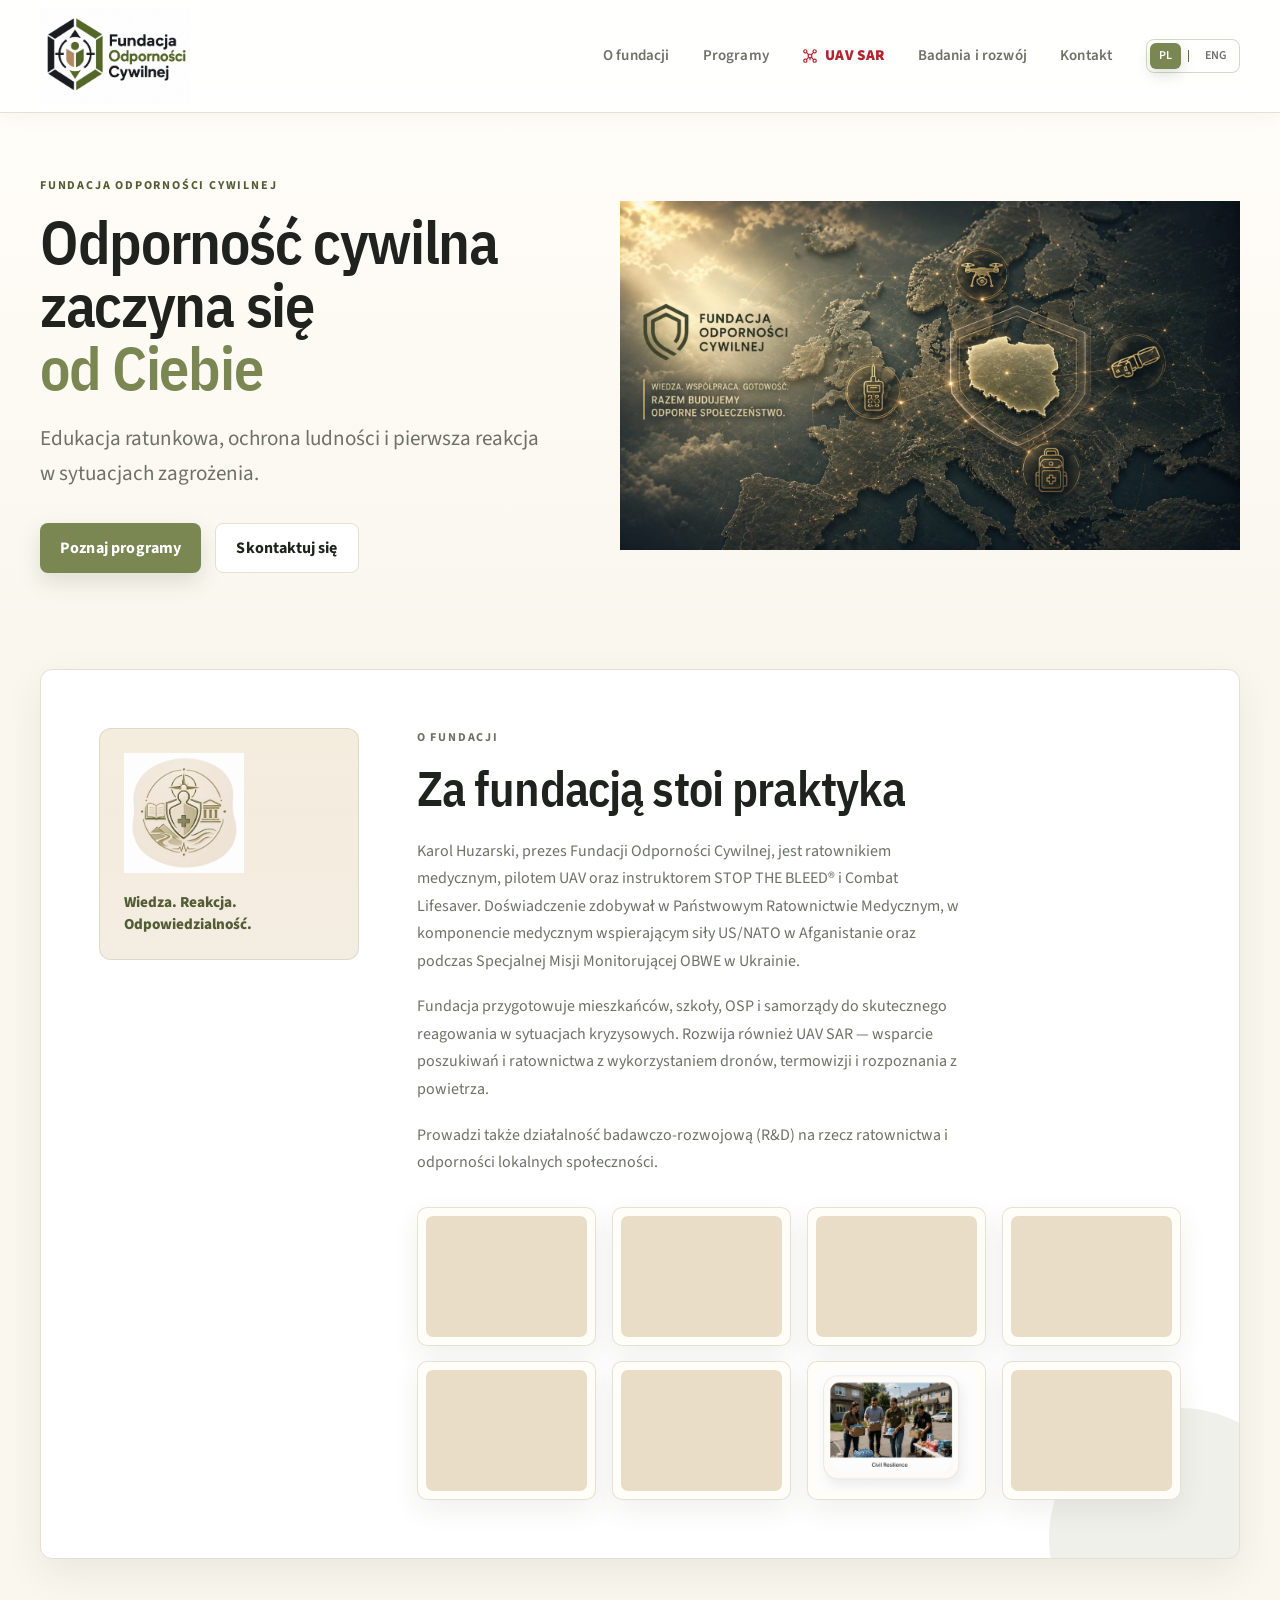
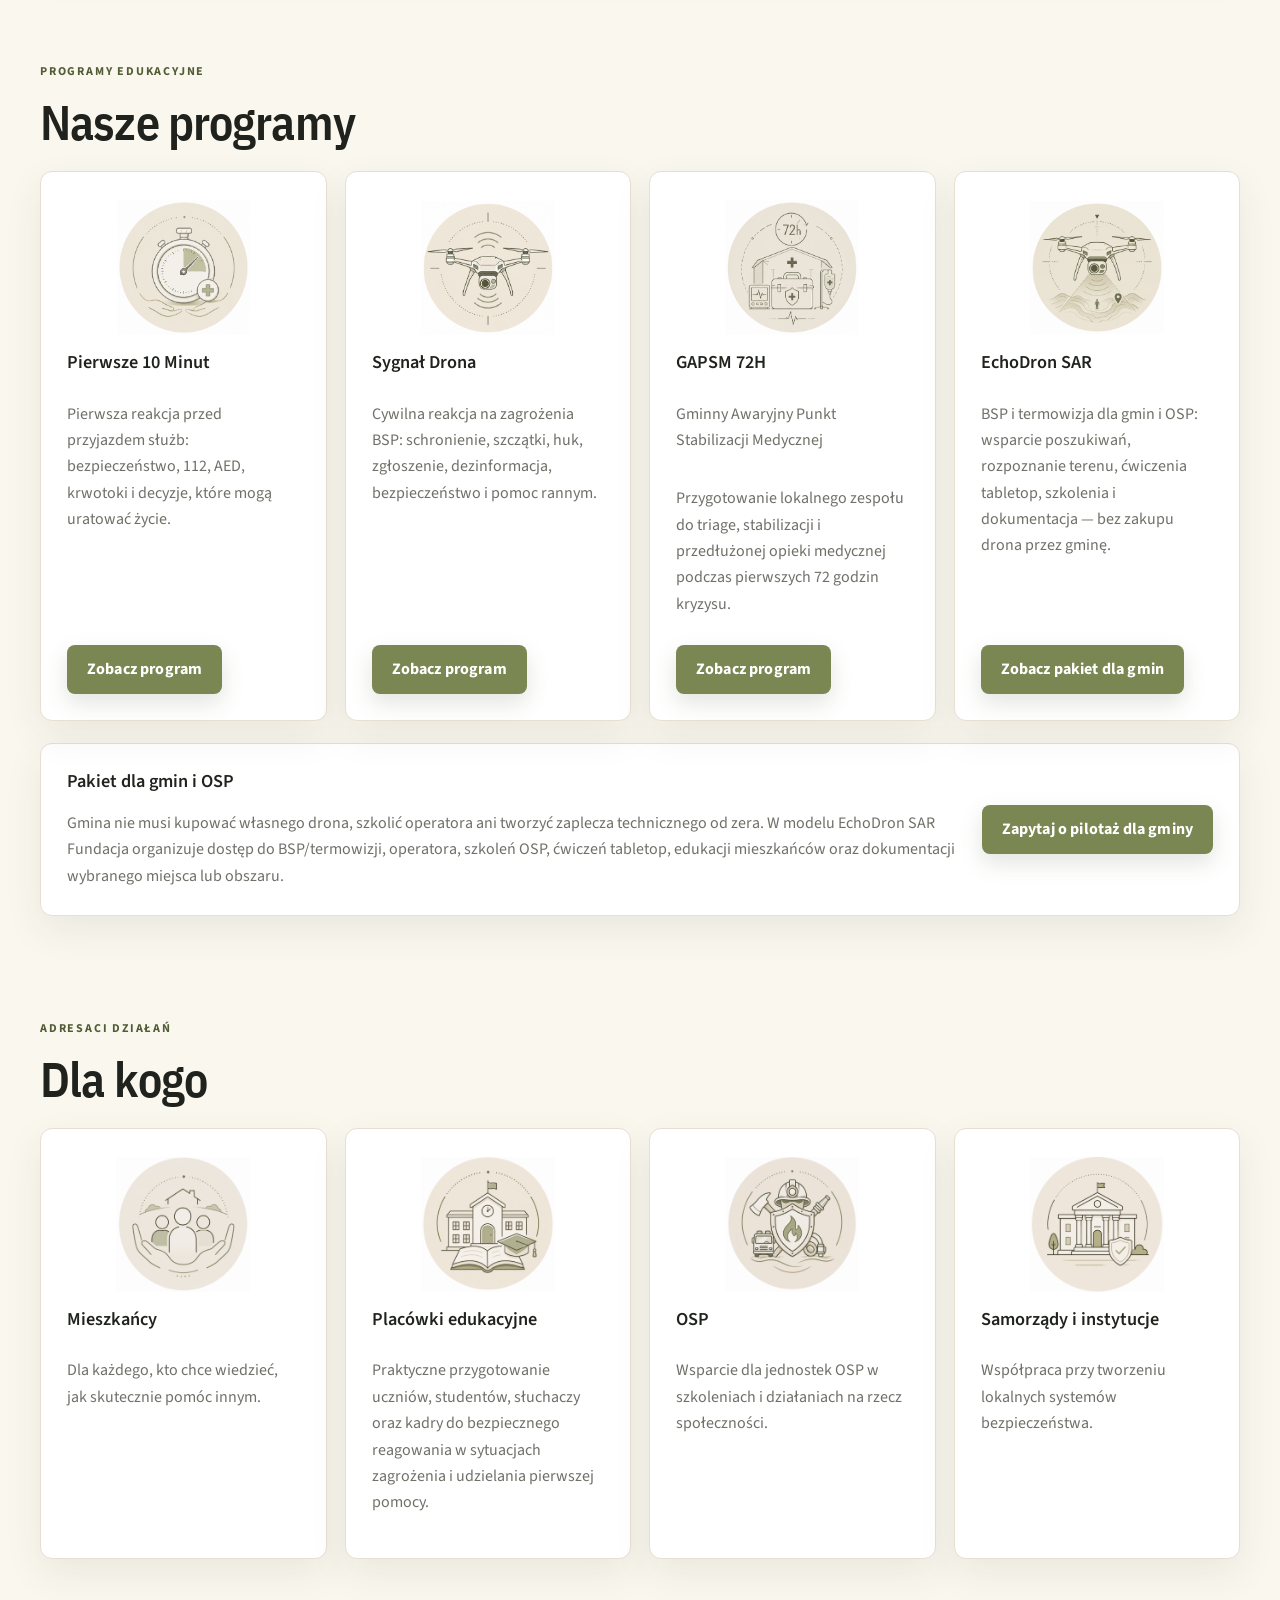
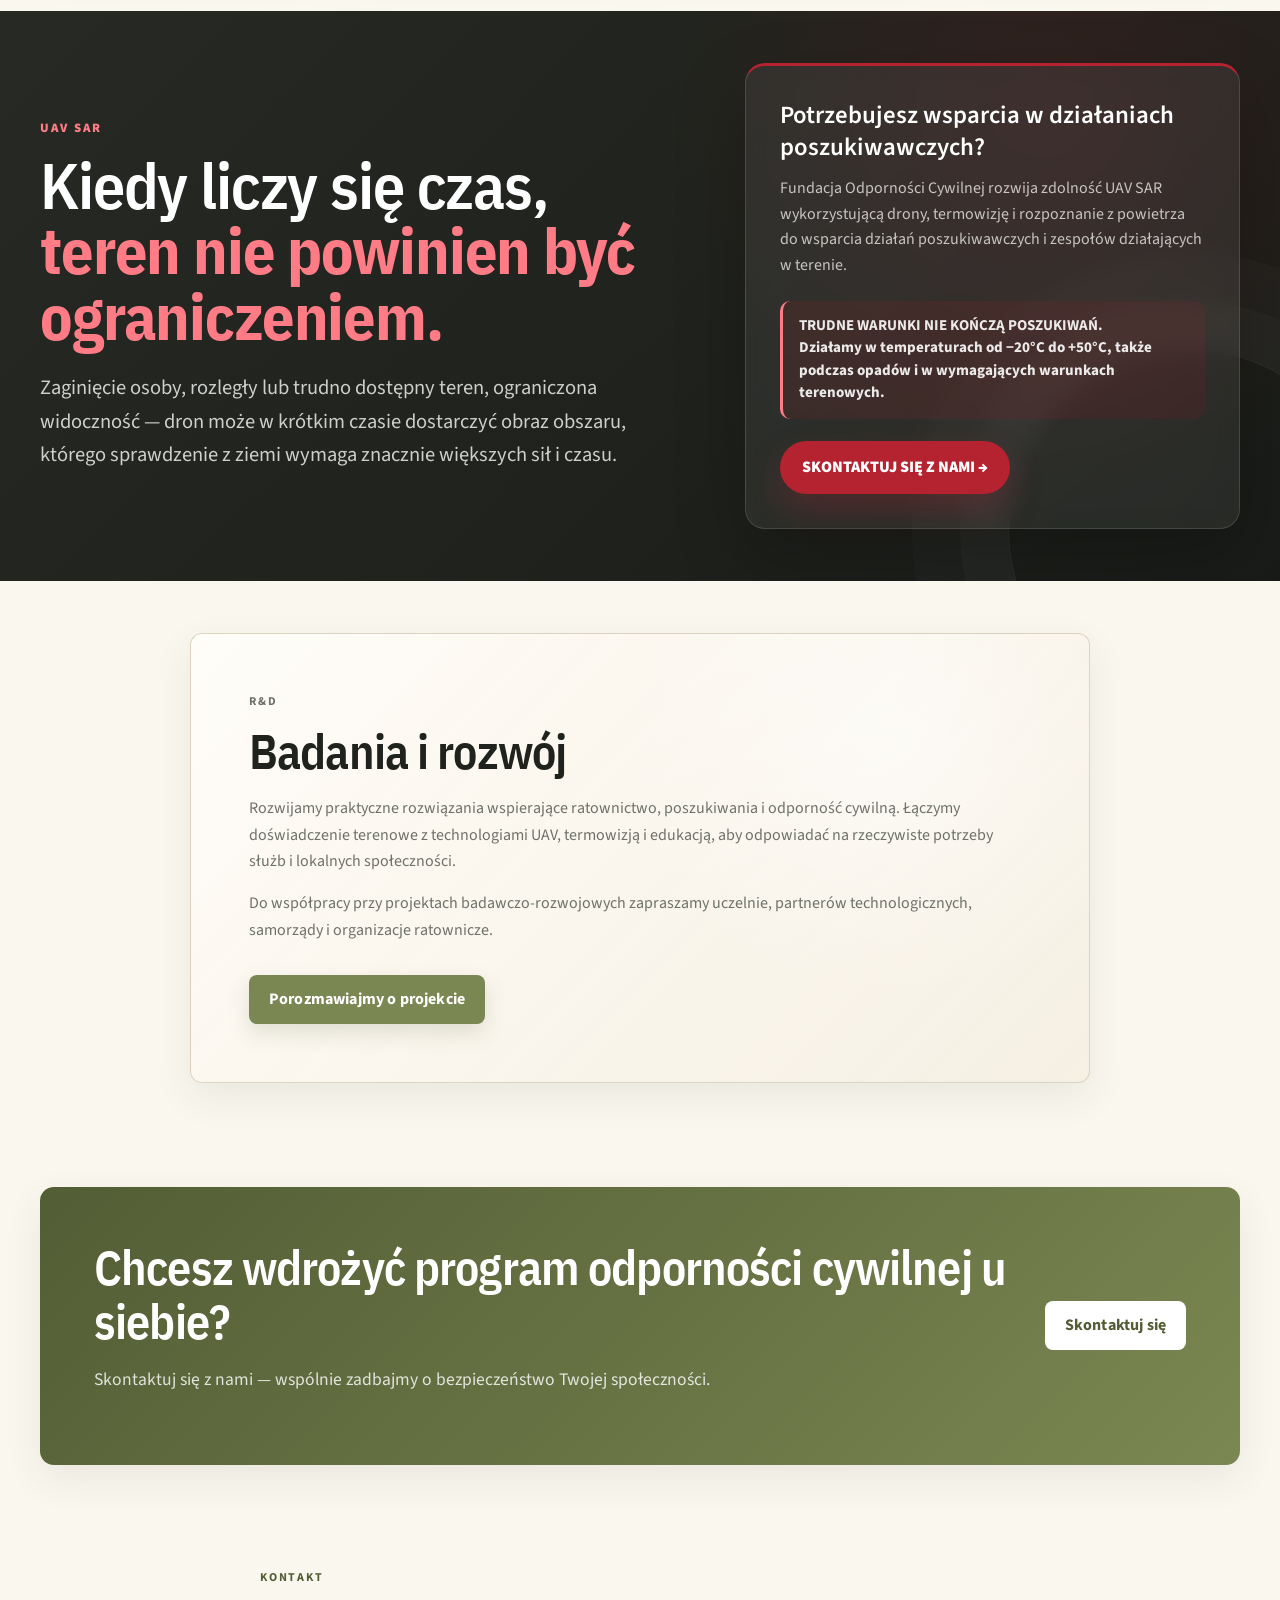
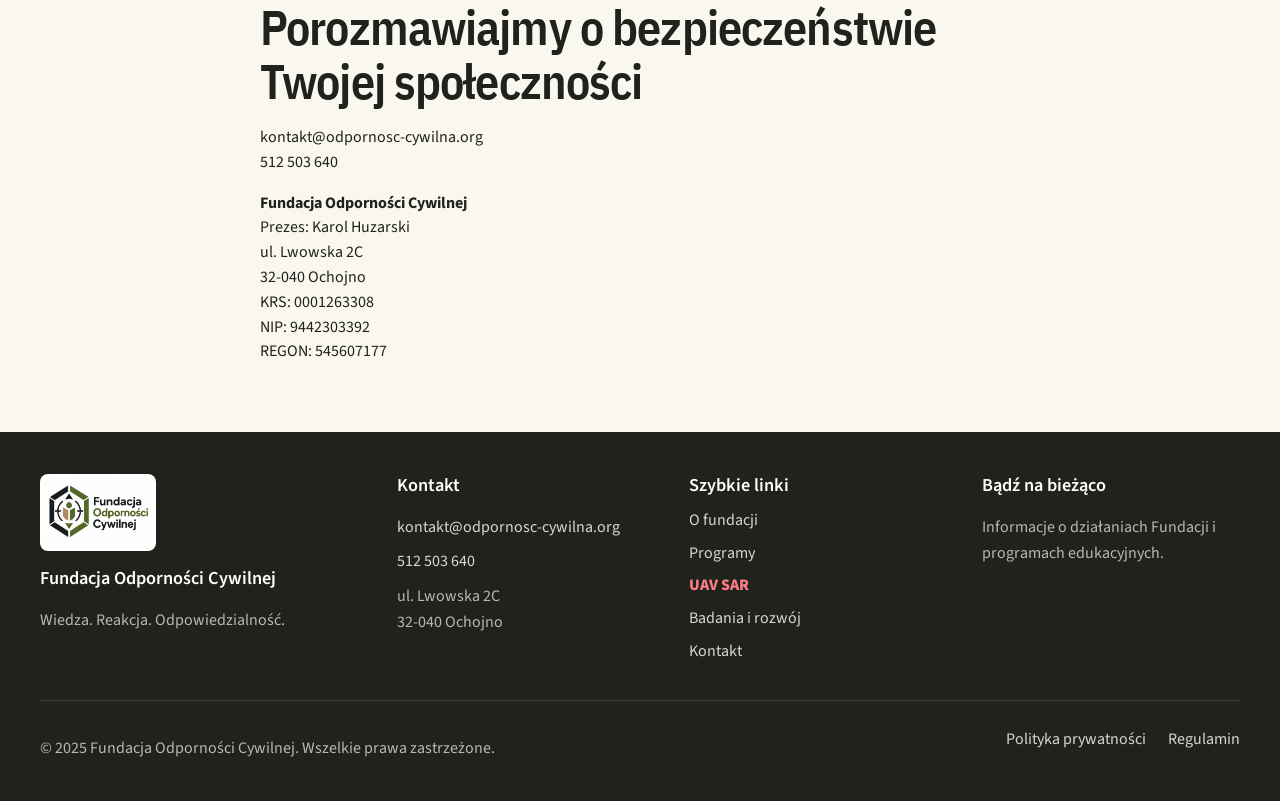
==== commit f16ec98a: "Shorten foundation biography and replace cooperation with Research & Development" ====
--- a/index.html
+++ b/index.html
@@ -22,22 +22,22 @@
       <nav class="site-nav" id="site-nav" aria-label="Główna nawigacja">
         <a href="#o-fundacji">O fundacji</a><a href="#programy">Programy</a>
         <a class="uav-sar-nav" href="#uav-sar" aria-label="UAV SAR"><svg class="uav-sar-nav__icon" viewBox="0 0 24 24" aria-hidden="true" focusable="false"><g fill="none" stroke="currentColor" stroke-width="1.8" stroke-linecap="round" stroke-linejoin="round"><circle cx="5" cy="5" r="2.4"></circle><circle cx="19" cy="5" r="2.4"></circle><circle cx="5" cy="19" r="2.4"></circle><circle cx="19" cy="19" r="2.4"></circle><path d="M7 7l3.2 3.2M17 7l-3.2 3.2M7 17l3.2-3.2M17 17l-3.2-3.2"></path><rect x="9.4" y="9.4" width="5.2" height="5.2" rx="1.2"></rect><path d="M12 14.6v3.1"></path></g></svg><span>UAV SAR</span></a>
-        <a href="#wspolpraca">Współpraca</a><a href="#kontakt">Kontakt</a>
+        <a href="#wspolpraca">Badania i rozwój</a><a href="#kontakt">Kontakt</a>
         <div class="language-switcher" role="group" aria-label="Wybór języka" data-i18n-attr="aria-label:language.switcherLabel"><button class="language-option is-active" type="button" data-lang="pl" aria-pressed="true">PL</button><span aria-hidden="true">|</span><button class="language-option" type="button" data-lang="en" aria-pressed="false">ENG</button></div>
       </nav>
     </div>
   </header>
   <main>
     <section class="hero section-soft"><div class="container hero-grid"><div class="hero-copy"><p class="eyebrow">Fundacja Odporności Cywilnej</p><h1 class="hero-title-pl">Odporność cywilna<br>zaczyna się<br><span>od Ciebie</span></h1><p class="hero-lead">Edukacja ratunkowa, ochrona ludności i pierwsza reakcja w sytuacjach zagrożenia.</p><div class="hero-actions"><a class="btn btn-primary" href="#programy">Poznaj programy</a><a class="btn btn-secondary" href="#kontakt">Skontaktuj się</a></div></div><div class="hero-visual" aria-hidden="true"><img class="hero-image" src="new%20main%20poster.jpeg" alt=""></div></div></section>
-    <section class="section mission-section" id="o-fundacji"><div class="container"><article class="mission-card"><img src="/images/o-fundacji-watermark.png" alt="" aria-hidden="true" class="o-fundacji-watermark"><div class="mission-aside" aria-hidden="true"><div class="mission-icon"><img src="MAIN NEW MIX LOGO.png" alt=""></div><p>Wiedza. Reakcja. Odpowiedzialność.</p></div><div class="mission-content"><p class="eyebrow">O fundacji</p><h2>Za fundacją stoi praktyka</h2><div class="bio-copy"><p>Karol Huzarski, Prezes Fundacji Odporności Cywilnej, jest ratownikiem medycznym, pilotem UAV, instruktorem STOP THE BLEED® oraz instruktorem Combat Lifesaver. Od lat łączy praktykę ratowniczą, medycynę taktyczną i edukację publiczną, koncentrując się na tym, co decyduje o przeżyciu w pierwszych minutach zdarzenia: opanowaniu masywnego krwotoku, pierwszej reakcji, podstawowej segregacji poszkodowanych i bezpiecznym działaniu w sytuacjach kryzysowych.</p><p>Doświadczenie zdobywał w polskim systemie Państwowego Ratownictwa Medycznego oraz w środowisku międzynarodowym — między innymi w Afganistanie, gdzie pracował w komponencie medycznym wspierającym siły US/NATO na Kandahar Airfield, a także podczas Specjalnej Misji Monitorującej OBWE w Ukrainie.</p><p>Jego droga zawodowa obejmuje również kilka lat pracy w międzynarodowym środowisku finansów korporacyjnych, gdzie zajmował się procedurami, kontrolą procesów, dokumentacją, weryfikacją płatności oraz pracą w uporządkowanych strukturach organizacyjnych. To doświadczenie wzmacnia praktyczne podejście Fundacji do przejrzystości, odpowiedzialności, współpracy z instytucjami i realizacji projektów opartych na jasnych zasadach.</p><p>Stworzył inicjatywy edukacyjne H-CORE EDU oraz Stop Krwotokom, rozwijając praktyczne szkolenia dla mieszkańców, instytucji, szkół, organizacji i służb. Jego celem jest budowanie realnej odporności cywilnej — nie przez teorię i hasła, ale przez konkretne umiejętności, proste procedury oraz gotowość do działania wtedy, gdy pomoc zawodowa dopiero jest w drodze.</p><p>Fundację Odporności Cywilnej buduje jako platformę nowoczesnej edukacji publicznej, łączącą ratownictwo, bezpieczeństwo, przygotowanie kryzysowe i lokalną odpowiedzialność. Jej misją jest wzmacnianie ludzi, instytucji i społeczności w taki sposób, aby w sytuacji zagrożenia potrafili działać szybko, spokojnie i skutecznie.</p></div><div class="bio-tags" aria-label="Doświadczenie i obszary praktyki" data-bio-tiles></div></div></article></div></section>
+    <section class="section mission-section" id="o-fundacji"><div class="container"><article class="mission-card"><img src="/images/o-fundacji-watermark.png" alt="" aria-hidden="true" class="o-fundacji-watermark"><div class="mission-aside" aria-hidden="true"><div class="mission-icon"><img src="MAIN NEW MIX LOGO.png" alt=""></div><p>Wiedza. Reakcja. Odpowiedzialność.</p></div><div class="mission-content"><p class="eyebrow">O fundacji</p><h2>Za fundacją stoi praktyka</h2><div class="bio-copy"><p>Karol Huzarski, prezes Fundacji Odporności Cywilnej, jest ratownikiem medycznym, pilotem UAV oraz instruktorem STOP THE BLEED® i Combat Lifesaver. Doświadczenie zdobywał w Państwowym Ratownictwie Medycznym, w komponencie medycznym wspierającym siły US/NATO w Afganistanie oraz podczas Specjalnej Misji Monitorującej OBWE w Ukrainie.</p><p>Fundacja przygotowuje mieszkańców, szkoły, OSP i samorządy do skutecznego reagowania w sytuacjach kryzysowych. Rozwija również UAV SAR — wsparcie poszukiwań i ratownictwa z wykorzystaniem dronów, termowizji i rozpoznania z powietrza.</p><p>Prowadzi także działalność badawczo-rozwojową (R&amp;D) na rzecz ratownictwa i odporności lokalnych społeczności.</p></div><div class="bio-tags" aria-label="Doświadczenie i obszary praktyki" data-bio-tiles></div></div></article></div></section>
     <section class="section" id="programy"><div class="container"><div class="section-heading"><p class="eyebrow">Programy edukacyjne</p><h2>Nasze programy</h2></div><div class="cards-grid four-cols"><a class="info-card program-card" href="./pierwsze-10-minut/"><img src="10min-ne.png" alt=""><h3>Pierwsze 10 Minut</h3><p>Pierwsza reakcja przed przyjazdem służb: bezpieczeństwo, 112, AED, krwotoki i decyzje, które mogą uratować życie.</p><span class="btn btn-primary">Zobacz program</span></a><a class="info-card program-card" href="./echo-drona/"><img src="echodron20ne.png" alt=""><h3>Sygnał Drona</h3><p>Cywilna reakcja na zagrożenia BSP: schronienie, szczątki, huk, zgłoszenie, dezinformacja, bezpieczeństwo i pomoc rannym.</p><span class="btn btn-primary">Zobacz program</span></a><a class="info-card program-card" href="./gapsm-72h/" data-i18n-attr="href:program.gapsm.href"><img src="GAPSM-ne.png" alt="GAPSM 72H – Gminny Awaryjny Punkt Stabilizacji Medycznej"><h3>GAPSM 72H</h3><p>Gminny Awaryjny Punkt Stabilizacji Medycznej</p><p>Przygotowanie lokalnego zespołu do triage, stabilizacji i przedłużonej opieki medycznej podczas pierwszych 72 godzin kryzysu.</p><span class="btn btn-primary" data-i18n="program.gapsm.button">Zobacz program</span></a><a class="info-card program-card" href="./programy/echodron-sar/" data-i18n-attr="href:program.medidrop.href"><img src="dron20ne.png" alt=""><h3>EchoDron SAR</h3><p>BSP i termowizja dla gmin i OSP: wsparcie poszukiwań, rozpoznanie terenu, ćwiczenia tabletop, szkolenia i dokumentacja — bez zakupu drona przez gminę.</p><span class="btn btn-primary">Zobacz pakiet dla gmin</span></a></div><article class="municipal-package-card info-card"><div><h3>Pakiet dla gmin i OSP</h3><p>Gmina nie musi kupować własnego drona, szkolić operatora ani tworzyć zaplecza technicznego od zera. W modelu EchoDron SAR Fundacja organizuje dostęp do BSP/termowizji, operatora, szkoleń OSP, ćwiczeń tabletop, edukacji mieszkańców oraz dokumentacji wybranego miejsca lub obszaru.</p></div><a class="btn btn-primary" href="./programy/echodron-sar/">Zapytaj o pilotaż dla gminy</a></article></div></section>
     <section class="section" id="dla-kogo"><div class="container"><div class="section-heading"><p class="eyebrow">Adresaci działań</p><h2>Dla kogo</h2></div><div class="cards-grid four-cols"><article class="info-card"><img src="mieszkancy NEW.png" alt=""><h3>Mieszkańcy</h3><p>Dla każdego, kto chce wiedzieć, jak skutecznie pomóc innym.</p></article><article class="info-card"><img src="szkoly i placowki NEW.png" alt=""><h3>Placówki edukacyjne</h3><p>Praktyczne przygotowanie uczniów, studentów, słuchaczy oraz kadry do bezpiecznego reagowania w sytuacjach zagrożenia i udzielania pierwszej pomocy.</p></article><article class="info-card"><img src="osp modern NEW.png" alt=""><h3>OSP</h3><p>Wsparcie dla jednostek OSP w szkoleniach i działaniach na rzecz społeczności.</p></article><article class="info-card"><img src="Samorządy i instytucje NEW.png" alt=""><h3>Samorządy i instytucje</h3><p>Współpraca przy tworzeniu lokalnych systemów bezpieczeństwa.</p></article></div></div></section>
     <section class="section uav-sar-section" id="uav-sar"><div class="container uav-sar-grid"><div><p class="uav-sar-kicker" data-uav-copy="kicker">UAV SAR</p><h2 class="uav-sar-title" data-uav-copy="title">Kiedy liczy się czas, <strong>teren nie powinien być ograniczeniem.</strong></h2><p class="uav-sar-lead" data-uav-copy="lead">Zaginięcie osoby, rozległy lub trudno dostępny teren, ograniczona widoczność — dron może w krótkim czasie dostarczyć obraz obszaru, którego sprawdzenie z ziemi wymaga znacznie większych sił i czasu.</p></div><aside class="uav-sar-panel"><h3 data-uav-copy="panelTitle">Potrzebujesz wsparcia w działaniach poszukiwawczych?</h3><p data-uav-copy="panelText">Fundacja Odporności Cywilnej rozwija zdolność UAV SAR wykorzystującą drony, termowizję i rozpoznanie z powietrza do wsparcia działań poszukiwawczych i zespołów działających w terenie.</p><p class="uav-sar-conditions uav-sar-conditions-pl"><strong>TRUDNE WARUNKI NIE KOŃCZĄ POSZUKIWAŃ.</strong><br>Działamy w temperaturach od −20°C do +50°C, także podczas opadów i w wymagających warunkach terenowych.</p><p class="uav-sar-conditions uav-sar-conditions-en"><strong>DIFFICULT CONDITIONS DO NOT END THE SEARCH.</strong><br>We operate in temperatures from −20°C to +50°C, including in rain and demanding field conditions.</p><a class="uav-sar-cta" href="#kontakt" data-uav-copy="cta">SKONTAKTUJ SIĘ Z NAMI →</a></aside></div></section>
-    <section class="section collaboration-section" id="wspolpraca"><img src="/images/wspolpraca-watermark.png" alt="" aria-hidden="true" class="wspolpraca-watermark"><div class="container collaboration-card wspolpraca-content"><p class="eyebrow">Partnerstwo</p><h2>Współpraca</h2><p>Fundacja współpracuje z samorządami, szkołami, OSP, instytucjami publicznymi, organizacjami społecznymi i partnerami lokalnymi. Wspólnie tworzymy praktyczne programy edukacyjne i rozwiązania wzmacniające bezpieczeństwo społeczności.</p><a class="btn btn-primary" href="#kontakt">Nawiąż współpracę</a></div></section>
+    <section class="section collaboration-section" id="wspolpraca"><img src="/images/wspolpraca-watermark.png" alt="" aria-hidden="true" class="wspolpraca-watermark"><div class="container collaboration-card wspolpraca-content"><p class="eyebrow">R&amp;D</p><h2>Badania i rozwój</h2><p>Rozwijamy praktyczne rozwiązania wspierające ratownictwo, poszukiwania i odporność cywilną. Łączymy doświadczenie terenowe z technologiami UAV, termowizją i edukacją, aby odpowiadać na rzeczywiste potrzeby służb i lokalnych społeczności.</p><p>Do współpracy przy projektach badawczo-rozwojowych zapraszamy uczelnie, partnerów technologicznych, samorządy i organizacje ratownicze.</p><a class="btn btn-primary" href="#kontakt">Porozmawiajmy o projekcie</a></div></section>
     <section class="section cta-section"><div class="container cta-card"><div><h2>Chcesz wdrożyć program odporności cywilnej u siebie?</h2><p>Skontaktuj się z nami — wspólnie zadbajmy o bezpieczeństwo Twojej społeczności.</p></div><a class="btn btn-light" href="#kontakt">Skontaktuj się</a></div></section>
     <section class="section contact-section" id="kontakt"><div class="container contact-grid"><div><p class="eyebrow">Kontakt</p><h2>Porozmawiajmy o bezpieczeństwie Twojej społeczności</h2><p><a href="mailto:kontakt@odpornosc-cywilna.org">kontakt@odpornosc-cywilna.org</a><br><a href="tel:+48512503640">512 503 640</a></p><p><strong>Fundacja Odporności Cywilnej</strong><br>Prezes: Karol Huzarski<br>ul. Lwowska 2C<br>32-040 Ochojno<br>KRS: 0001263308<br>NIP: 9442303392<br>REGON: 545607177</p></div></div></section>
   </main>
-  <footer class="site-footer"><div class="container footer-grid"><div><img class="footer-logo" src="final%20logo.jpeg" alt="Logo Fundacji Odporności Cywilnej"><h3>Fundacja Odporności Cywilnej</h3><p>Wiedza. Reakcja. Odpowiedzialność.</p></div><div><h3>Kontakt</h3><p><a href="mailto:kontakt@odpornosc-cywilna.org">kontakt@odpornosc-cywilna.org</a><a href="tel:+48512503640">512 503 640</a>ul. Lwowska 2C<br>32-040 Ochojno</p></div><div><h3>Szybkie linki</h3><a href="#o-fundacji">O fundacji</a><a href="#programy">Programy</a><a class="footer-uav-link" href="#uav-sar">UAV SAR</a><a href="#wspolpraca">Współpraca</a><a href="#kontakt">Kontakt</a></div><div><h3>Bądź na bieżąco</h3><p>Informacje o działaniach Fundacji i programach edukacyjnych.</p></div></div><div class="container footer-bottom"><p>© 2025 Fundacja Odporności Cywilnej. Wszelkie prawa zastrzeżone.</p><div><a href="#">Polityka prywatności</a><a href="#">Regulamin</a></div></div></footer>
-  <script src="js/main.js"></script><script src="js/uav-sar.js"></script>
+  <footer class="site-footer"><div class="container footer-grid"><div><img class="footer-logo" src="final%20logo.jpeg" alt="Logo Fundacji Odporności Cywilnej"><h3>Fundacja Odporności Cywilnej</h3><p>Wiedza. Reakcja. Odpowiedzialność.</p></div><div><h3>Kontakt</h3><p><a href="mailto:kontakt@odpornosc-cywilna.org">kontakt@odpornosc-cywilna.org</a><a href="tel:+48512503640">512 503 640</a>ul. Lwowska 2C<br>32-040 Ochojno</p></div><div><h3>Szybkie linki</h3><a href="#o-fundacji">O fundacji</a><a href="#programy">Programy</a><a class="footer-uav-link" href="#uav-sar">UAV SAR</a><a href="#wspolpraca">Badania i rozwój</a><a href="#kontakt">Kontakt</a></div><div><h3>Bądź na bieżąco</h3><p>Informacje o działaniach Fundacji i programach edukacyjnych.</p></div></div><div class="container footer-bottom"><p>© 2025 Fundacja Odporności Cywilnej. Wszelkie prawa zastrzeżone.</p><div><a href="#">Polityka prywatności</a><a href="#">Regulamin</a></div></div></footer>
+  <script src="js/main.js?v=20260922-rd"></script><script src="js/uav-sar.js"></script>
 </body>
 </html>
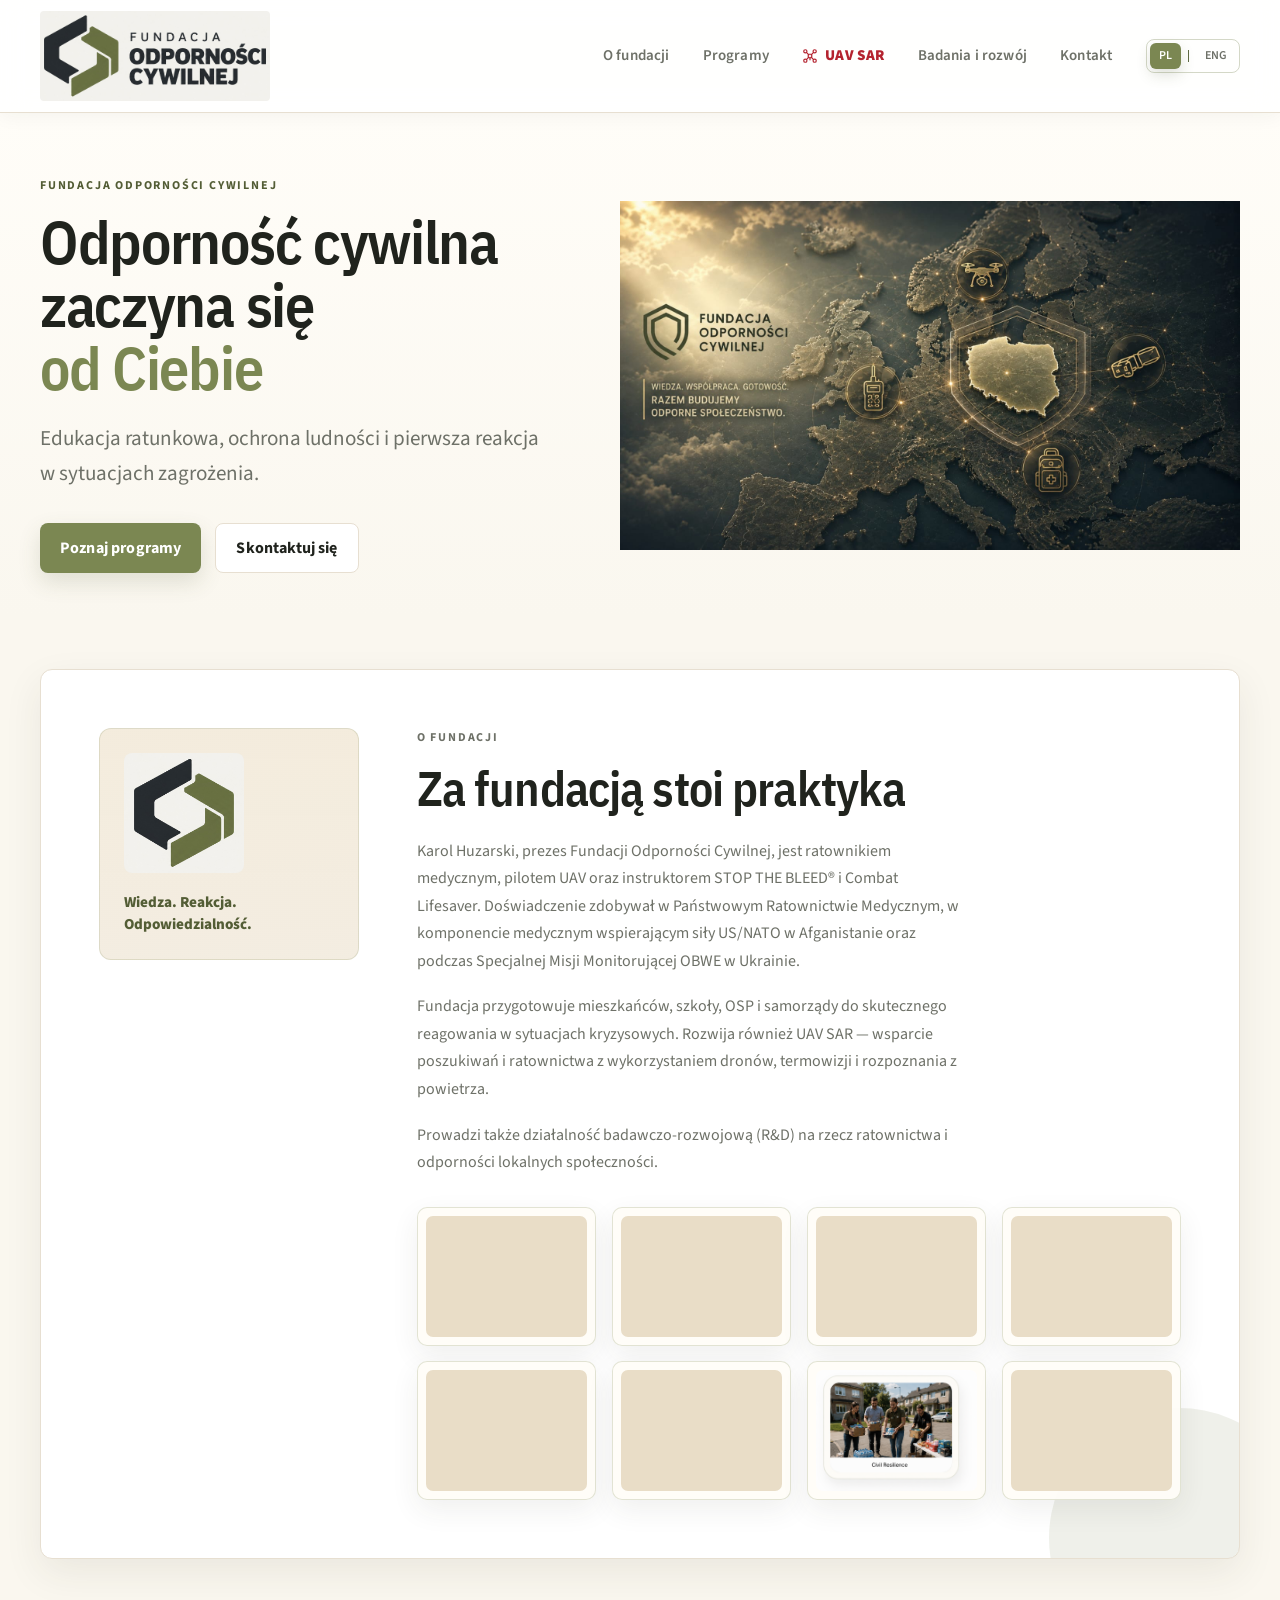
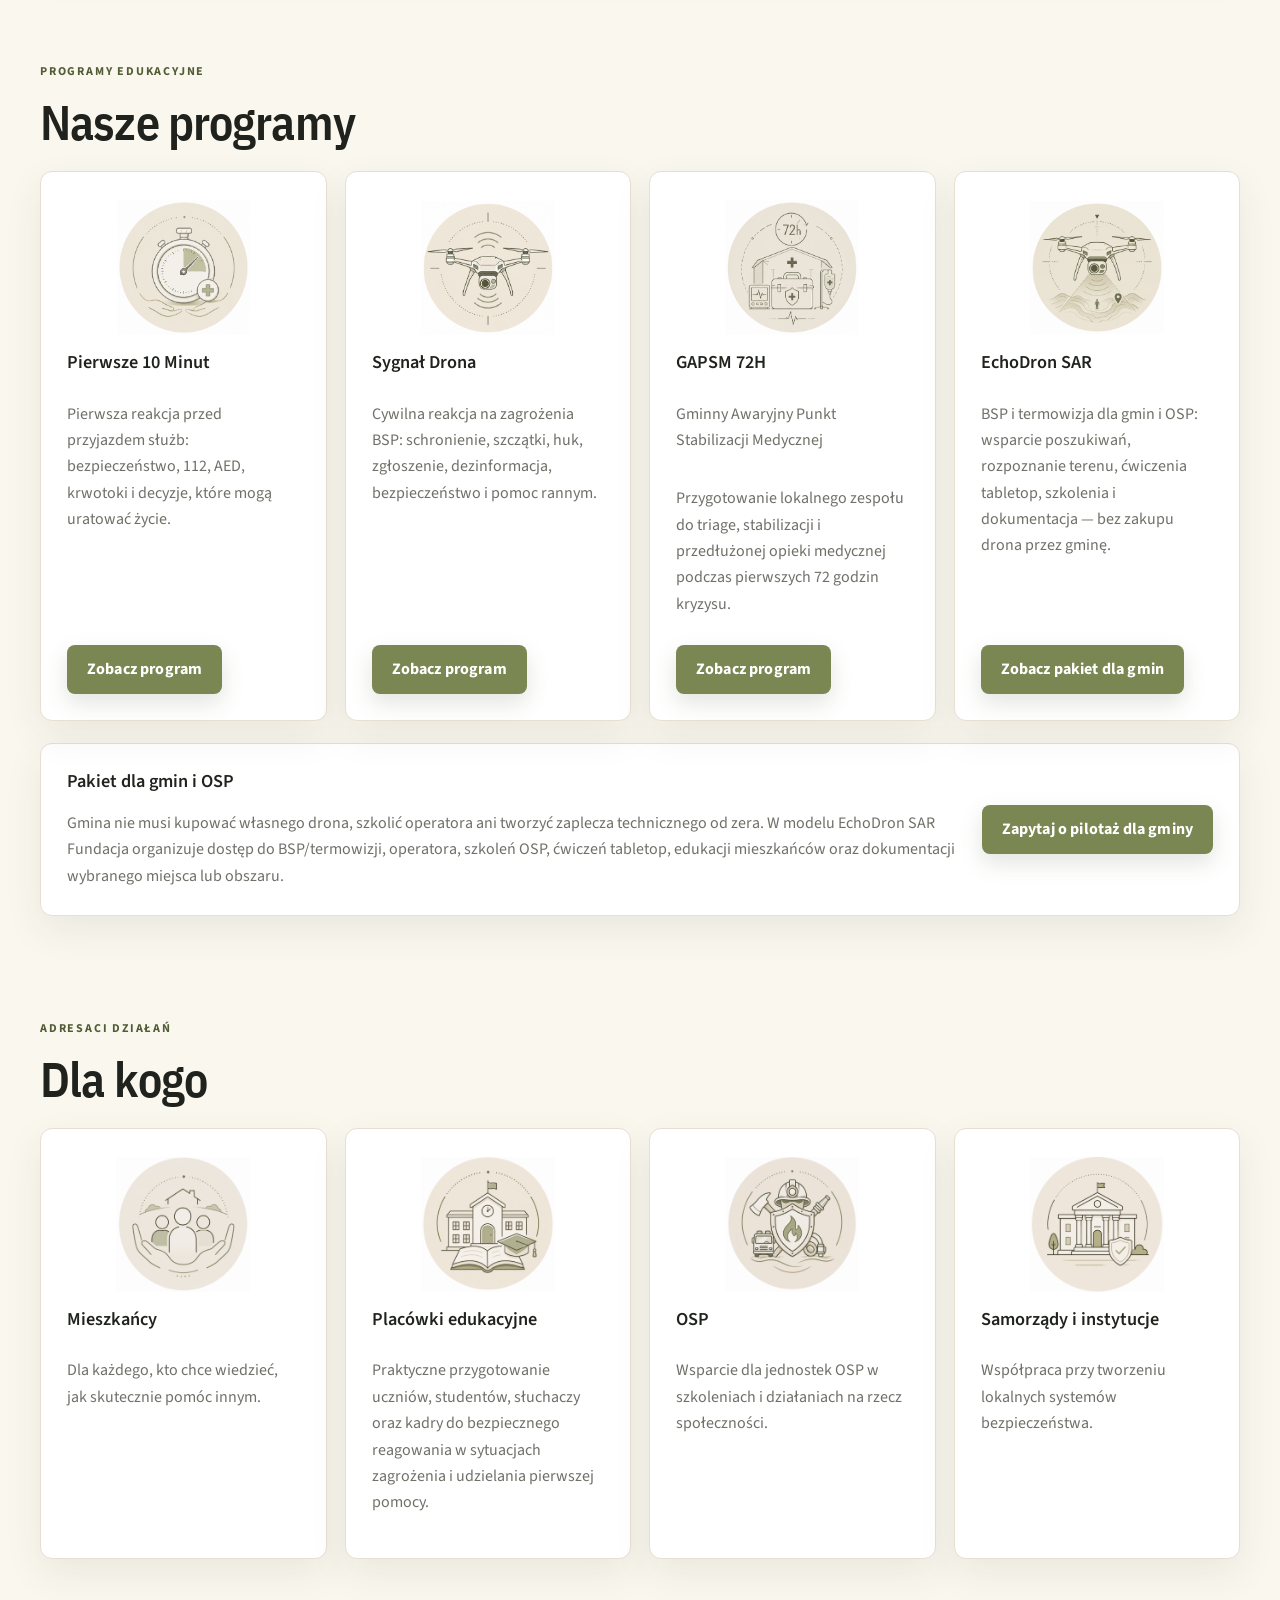
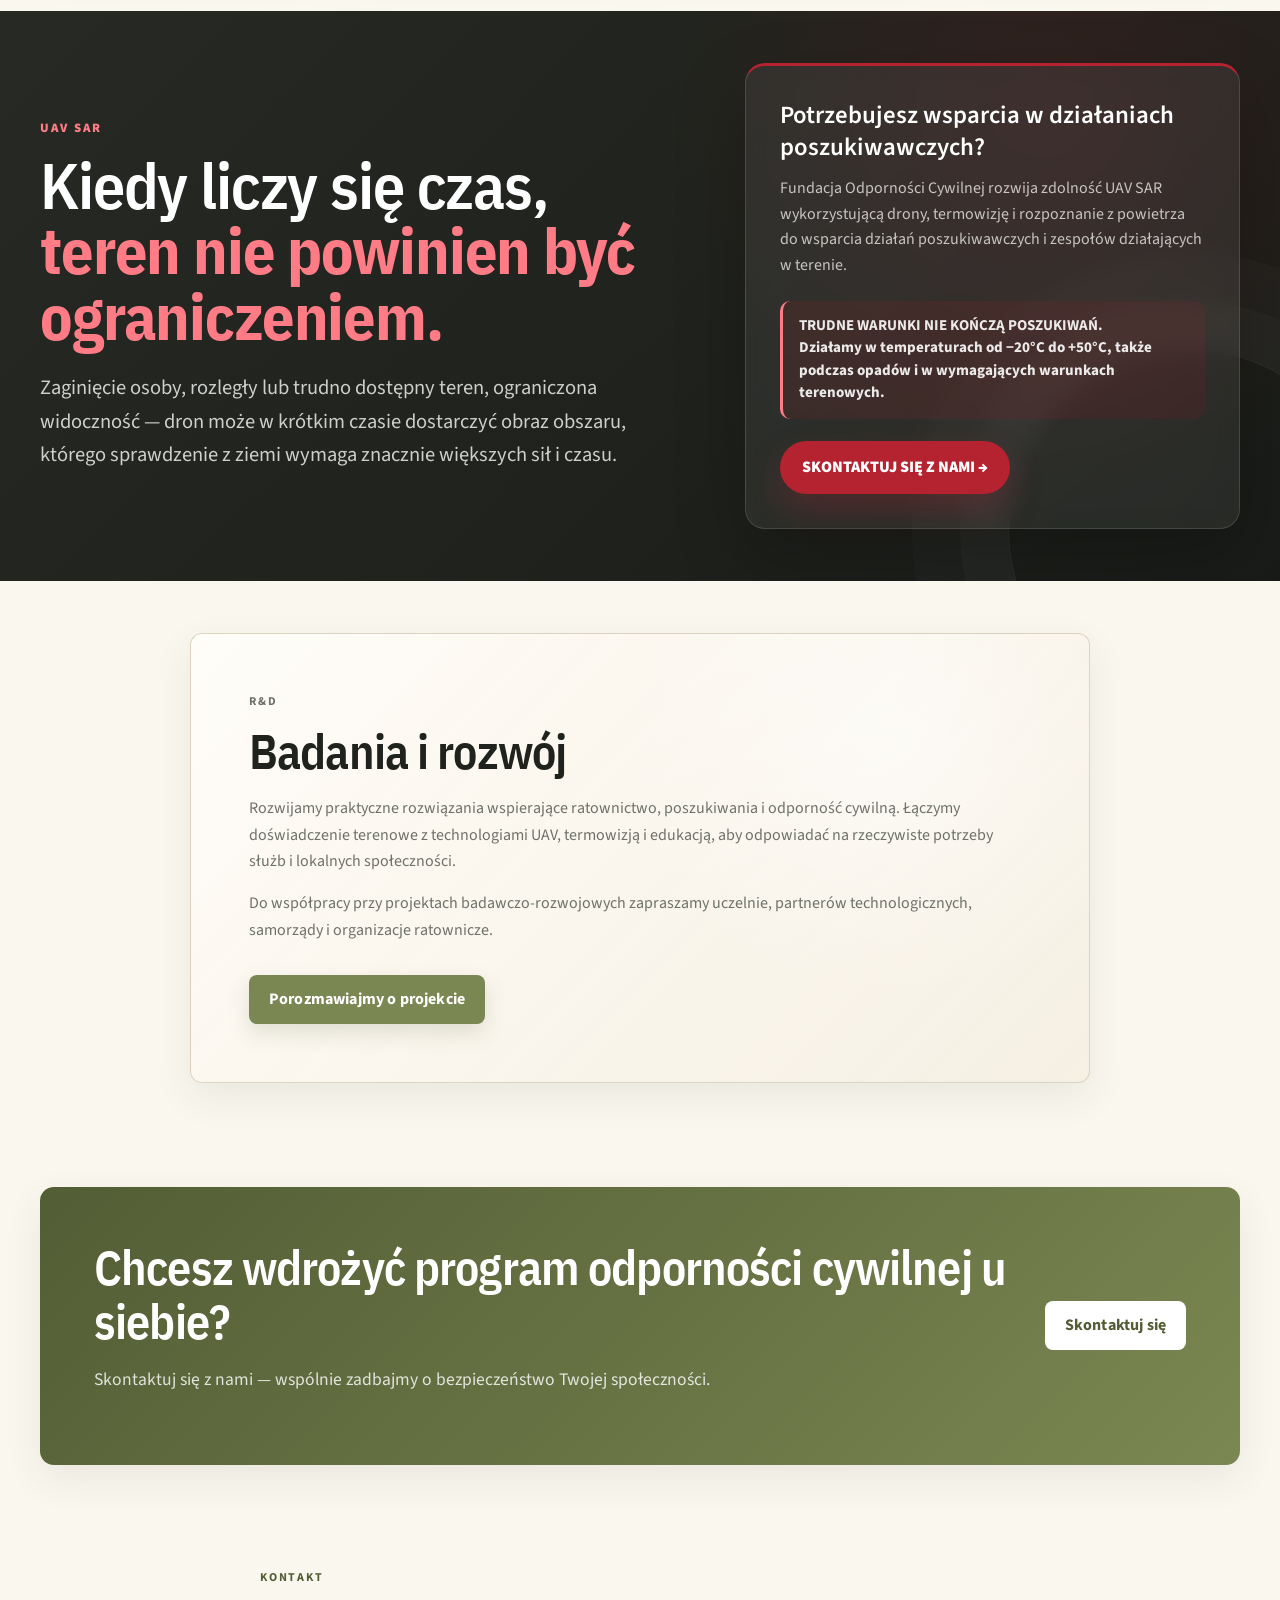
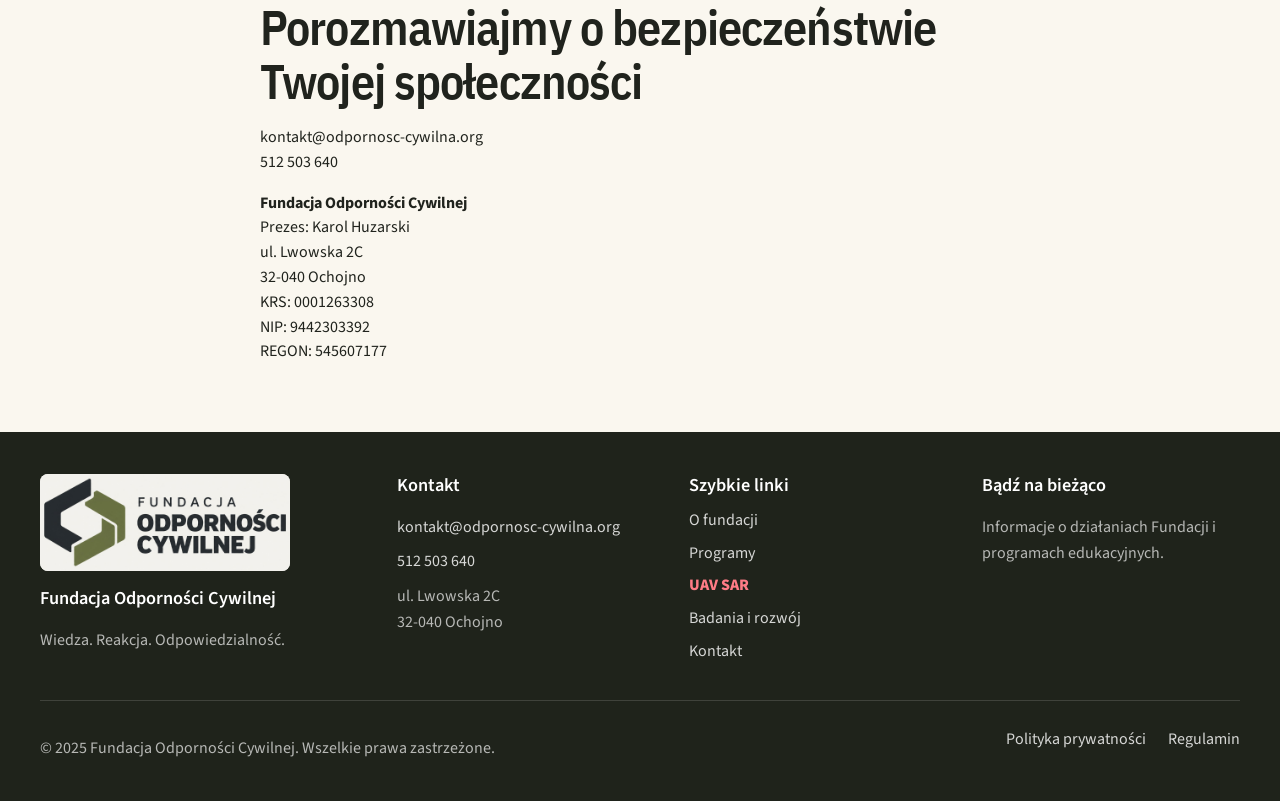
==== commit 1f0941ad: "Apply approved abstract foundation logo across website and favicon" ====
--- a/index.html
+++ b/index.html
@@ -8,16 +8,16 @@
   <meta property="og:title" content="Fundacja Odporności Cywilnej">
   <meta property="og:description" content="Edukacja ratunkowa, ochrona ludności i pierwsza reakcja w sytuacjach zagrożenia.">
   <meta property="og:type" content="website">
-  <meta property="og:image" content="final%20logo.jpeg">
-  <link rel="icon" type="image/png" href="./favicon.png">
-  <link rel="shortcut icon" href="./favicon.png">
-  <link rel="stylesheet" href="css/style.css">
+  <meta property="og:image" content="https://odpornosc-cywilna.org/logo-foc-preview-v6.jpg">
+  <link rel="icon" type="image/svg+xml" href="/logo-foc-mark-v6.svg">
+  <link rel="shortcut icon" href="/logo-foc-mark-v6.svg">
+  <link rel="stylesheet" href="css/style.css?v=20260922-logo">
   <link rel="stylesheet" href="css/uav-sar.css">
 </head>
 <body>
   <header class="site-header" id="top">
     <div class="container header-inner">
-      <a class="brand site-logo" href="#top" aria-label="Fundacja Odporności Cywilnej"><img src="final%20logo.jpeg" alt="Logo Fundacji Odporności Cywilnej"></a>
+      <a class="brand site-logo" href="#top" aria-label="Fundacja Odporności Cywilnej"><img src="/logo-foc-v6.svg" alt="Logo Fundacji Odporności Cywilnej"></a>
       <button class="nav-toggle" type="button" aria-expanded="false" aria-controls="site-nav"><span></span><span></span><span></span><span class="sr-only">Otwórz menu</span></button>
       <nav class="site-nav" id="site-nav" aria-label="Główna nawigacja">
         <a href="#o-fundacji">O fundacji</a><a href="#programy">Programy</a>
@@ -29,7 +29,7 @@
   </header>
   <main>
     <section class="hero section-soft"><div class="container hero-grid"><div class="hero-copy"><p class="eyebrow">Fundacja Odporności Cywilnej</p><h1 class="hero-title-pl">Odporność cywilna<br>zaczyna się<br><span>od Ciebie</span></h1><p class="hero-lead">Edukacja ratunkowa, ochrona ludności i pierwsza reakcja w sytuacjach zagrożenia.</p><div class="hero-actions"><a class="btn btn-primary" href="#programy">Poznaj programy</a><a class="btn btn-secondary" href="#kontakt">Skontaktuj się</a></div></div><div class="hero-visual" aria-hidden="true"><img class="hero-image" src="new%20main%20poster.jpeg" alt=""></div></div></section>
-    <section class="section mission-section" id="o-fundacji"><div class="container"><article class="mission-card"><img src="/images/o-fundacji-watermark.png" alt="" aria-hidden="true" class="o-fundacji-watermark"><div class="mission-aside" aria-hidden="true"><div class="mission-icon"><img src="MAIN NEW MIX LOGO.png" alt=""></div><p>Wiedza. Reakcja. Odpowiedzialność.</p></div><div class="mission-content"><p class="eyebrow">O fundacji</p><h2>Za fundacją stoi praktyka</h2><div class="bio-copy"><p>Karol Huzarski, prezes Fundacji Odporności Cywilnej, jest ratownikiem medycznym, pilotem UAV oraz instruktorem STOP THE BLEED® i Combat Lifesaver. Doświadczenie zdobywał w Państwowym Ratownictwie Medycznym, w komponencie medycznym wspierającym siły US/NATO w Afganistanie oraz podczas Specjalnej Misji Monitorującej OBWE w Ukrainie.</p><p>Fundacja przygotowuje mieszkańców, szkoły, OSP i samorządy do skutecznego reagowania w sytuacjach kryzysowych. Rozwija również UAV SAR — wsparcie poszukiwań i ratownictwa z wykorzystaniem dronów, termowizji i rozpoznania z powietrza.</p><p>Prowadzi także działalność badawczo-rozwojową (R&amp;D) na rzecz ratownictwa i odporności lokalnych społeczności.</p></div><div class="bio-tags" aria-label="Doświadczenie i obszary praktyki" data-bio-tiles></div></div></article></div></section>
+    <section class="section mission-section" id="o-fundacji"><div class="container"><article class="mission-card"><img src="/images/o-fundacji-watermark.png" alt="" aria-hidden="true" class="o-fundacji-watermark"><div class="mission-aside" aria-hidden="true"><div class="mission-icon"><img src="/logo-foc-mark-v6.svg" alt=""></div><p>Wiedza. Reakcja. Odpowiedzialność.</p></div><div class="mission-content"><p class="eyebrow">O fundacji</p><h2>Za fundacją stoi praktyka</h2><div class="bio-copy"><p>Karol Huzarski, prezes Fundacji Odporności Cywilnej, jest ratownikiem medycznym, pilotem UAV oraz instruktorem STOP THE BLEED® i Combat Lifesaver. Doświadczenie zdobywał w Państwowym Ratownictwie Medycznym, w komponencie medycznym wspierającym siły US/NATO w Afganistanie oraz podczas Specjalnej Misji Monitorującej OBWE w Ukrainie.</p><p>Fundacja przygotowuje mieszkańców, szkoły, OSP i samorządy do skutecznego reagowania w sytuacjach kryzysowych. Rozwija również UAV SAR — wsparcie poszukiwań i ratownictwa z wykorzystaniem dronów, termowizji i rozpoznania z powietrza.</p><p>Prowadzi także działalność badawczo-rozwojową (R&amp;D) na rzecz ratownictwa i odporności lokalnych społeczności.</p></div><div class="bio-tags" aria-label="Doświadczenie i obszary praktyki" data-bio-tiles></div></div></article></div></section>
     <section class="section" id="programy"><div class="container"><div class="section-heading"><p class="eyebrow">Programy edukacyjne</p><h2>Nasze programy</h2></div><div class="cards-grid four-cols"><a class="info-card program-card" href="./pierwsze-10-minut/"><img src="10min-ne.png" alt=""><h3>Pierwsze 10 Minut</h3><p>Pierwsza reakcja przed przyjazdem służb: bezpieczeństwo, 112, AED, krwotoki i decyzje, które mogą uratować życie.</p><span class="btn btn-primary">Zobacz program</span></a><a class="info-card program-card" href="./echo-drona/"><img src="echodron20ne.png" alt=""><h3>Sygnał Drona</h3><p>Cywilna reakcja na zagrożenia BSP: schronienie, szczątki, huk, zgłoszenie, dezinformacja, bezpieczeństwo i pomoc rannym.</p><span class="btn btn-primary">Zobacz program</span></a><a class="info-card program-card" href="./gapsm-72h/" data-i18n-attr="href:program.gapsm.href"><img src="GAPSM-ne.png" alt="GAPSM 72H – Gminny Awaryjny Punkt Stabilizacji Medycznej"><h3>GAPSM 72H</h3><p>Gminny Awaryjny Punkt Stabilizacji Medycznej</p><p>Przygotowanie lokalnego zespołu do triage, stabilizacji i przedłużonej opieki medycznej podczas pierwszych 72 godzin kryzysu.</p><span class="btn btn-primary" data-i18n="program.gapsm.button">Zobacz program</span></a><a class="info-card program-card" href="./programy/echodron-sar/" data-i18n-attr="href:program.medidrop.href"><img src="dron20ne.png" alt=""><h3>EchoDron SAR</h3><p>BSP i termowizja dla gmin i OSP: wsparcie poszukiwań, rozpoznanie terenu, ćwiczenia tabletop, szkolenia i dokumentacja — bez zakupu drona przez gminę.</p><span class="btn btn-primary">Zobacz pakiet dla gmin</span></a></div><article class="municipal-package-card info-card"><div><h3>Pakiet dla gmin i OSP</h3><p>Gmina nie musi kupować własnego drona, szkolić operatora ani tworzyć zaplecza technicznego od zera. W modelu EchoDron SAR Fundacja organizuje dostęp do BSP/termowizji, operatora, szkoleń OSP, ćwiczeń tabletop, edukacji mieszkańców oraz dokumentacji wybranego miejsca lub obszaru.</p></div><a class="btn btn-primary" href="./programy/echodron-sar/">Zapytaj o pilotaż dla gminy</a></article></div></section>
     <section class="section" id="dla-kogo"><div class="container"><div class="section-heading"><p class="eyebrow">Adresaci działań</p><h2>Dla kogo</h2></div><div class="cards-grid four-cols"><article class="info-card"><img src="mieszkancy NEW.png" alt=""><h3>Mieszkańcy</h3><p>Dla każdego, kto chce wiedzieć, jak skutecznie pomóc innym.</p></article><article class="info-card"><img src="szkoly i placowki NEW.png" alt=""><h3>Placówki edukacyjne</h3><p>Praktyczne przygotowanie uczniów, studentów, słuchaczy oraz kadry do bezpiecznego reagowania w sytuacjach zagrożenia i udzielania pierwszej pomocy.</p></article><article class="info-card"><img src="osp modern NEW.png" alt=""><h3>OSP</h3><p>Wsparcie dla jednostek OSP w szkoleniach i działaniach na rzecz społeczności.</p></article><article class="info-card"><img src="Samorządy i instytucje NEW.png" alt=""><h3>Samorządy i instytucje</h3><p>Współpraca przy tworzeniu lokalnych systemów bezpieczeństwa.</p></article></div></div></section>
     <section class="section uav-sar-section" id="uav-sar"><div class="container uav-sar-grid"><div><p class="uav-sar-kicker" data-uav-copy="kicker">UAV SAR</p><h2 class="uav-sar-title" data-uav-copy="title">Kiedy liczy się czas, <strong>teren nie powinien być ograniczeniem.</strong></h2><p class="uav-sar-lead" data-uav-copy="lead">Zaginięcie osoby, rozległy lub trudno dostępny teren, ograniczona widoczność — dron może w krótkim czasie dostarczyć obraz obszaru, którego sprawdzenie z ziemi wymaga znacznie większych sił i czasu.</p></div><aside class="uav-sar-panel"><h3 data-uav-copy="panelTitle">Potrzebujesz wsparcia w działaniach poszukiwawczych?</h3><p data-uav-copy="panelText">Fundacja Odporności Cywilnej rozwija zdolność UAV SAR wykorzystującą drony, termowizję i rozpoznanie z powietrza do wsparcia działań poszukiwawczych i zespołów działających w terenie.</p><p class="uav-sar-conditions uav-sar-conditions-pl"><strong>TRUDNE WARUNKI NIE KOŃCZĄ POSZUKIWAŃ.</strong><br>Działamy w temperaturach od −20°C do +50°C, także podczas opadów i w wymagających warunkach terenowych.</p><p class="uav-sar-conditions uav-sar-conditions-en"><strong>DIFFICULT CONDITIONS DO NOT END THE SEARCH.</strong><br>We operate in temperatures from −20°C to +50°C, including in rain and demanding field conditions.</p><a class="uav-sar-cta" href="#kontakt" data-uav-copy="cta">SKONTAKTUJ SIĘ Z NAMI →</a></aside></div></section>
@@ -37,7 +37,7 @@
     <section class="section cta-section"><div class="container cta-card"><div><h2>Chcesz wdrożyć program odporności cywilnej u siebie?</h2><p>Skontaktuj się z nami — wspólnie zadbajmy o bezpieczeństwo Twojej społeczności.</p></div><a class="btn btn-light" href="#kontakt">Skontaktuj się</a></div></section>
     <section class="section contact-section" id="kontakt"><div class="container contact-grid"><div><p class="eyebrow">Kontakt</p><h2>Porozmawiajmy o bezpieczeństwie Twojej społeczności</h2><p><a href="mailto:kontakt@odpornosc-cywilna.org">kontakt@odpornosc-cywilna.org</a><br><a href="tel:+48512503640">512 503 640</a></p><p><strong>Fundacja Odporności Cywilnej</strong><br>Prezes: Karol Huzarski<br>ul. Lwowska 2C<br>32-040 Ochojno<br>KRS: 0001263308<br>NIP: 9442303392<br>REGON: 545607177</p></div></div></section>
   </main>
-  <footer class="site-footer"><div class="container footer-grid"><div><img class="footer-logo" src="final%20logo.jpeg" alt="Logo Fundacji Odporności Cywilnej"><h3>Fundacja Odporności Cywilnej</h3><p>Wiedza. Reakcja. Odpowiedzialność.</p></div><div><h3>Kontakt</h3><p><a href="mailto:kontakt@odpornosc-cywilna.org">kontakt@odpornosc-cywilna.org</a><a href="tel:+48512503640">512 503 640</a>ul. Lwowska 2C<br>32-040 Ochojno</p></div><div><h3>Szybkie linki</h3><a href="#o-fundacji">O fundacji</a><a href="#programy">Programy</a><a class="footer-uav-link" href="#uav-sar">UAV SAR</a><a href="#wspolpraca">Badania i rozwój</a><a href="#kontakt">Kontakt</a></div><div><h3>Bądź na bieżąco</h3><p>Informacje o działaniach Fundacji i programach edukacyjnych.</p></div></div><div class="container footer-bottom"><p>© 2025 Fundacja Odporności Cywilnej. Wszelkie prawa zastrzeżone.</p><div><a href="#">Polityka prywatności</a><a href="#">Regulamin</a></div></div></footer>
+  <footer class="site-footer"><div class="container footer-grid"><div><img class="footer-logo" src="/logo-foc-v6.svg" alt="Logo Fundacji Odporności Cywilnej"><h3>Fundacja Odporności Cywilnej</h3><p>Wiedza. Reakcja. Odpowiedzialność.</p></div><div><h3>Kontakt</h3><p><a href="mailto:kontakt@odpornosc-cywilna.org">kontakt@odpornosc-cywilna.org</a><a href="tel:+48512503640">512 503 640</a>ul. Lwowska 2C<br>32-040 Ochojno</p></div><div><h3>Szybkie linki</h3><a href="#o-fundacji">O fundacji</a><a href="#programy">Programy</a><a class="footer-uav-link" href="#uav-sar">UAV SAR</a><a href="#wspolpraca">Badania i rozwój</a><a href="#kontakt">Kontakt</a></div><div><h3>Bądź na bieżąco</h3><p>Informacje o działaniach Fundacji i programach edukacyjnych.</p></div></div><div class="container footer-bottom"><p>© 2025 Fundacja Odporności Cywilnej. Wszelkie prawa zastrzeżone.</p><div><a href="#">Polityka prywatności</a><a href="#">Regulamin</a></div></div></footer>
   <script src="js/main.js?v=20260922-rd"></script><script src="js/uav-sar.js"></script>
 </body>
 </html>
--- a/css/style.css
+++ b/css/style.css
@@ -332,3 +332,28 @@
     height: clamp(118px, 31vw, 156px);
   }
 }
+
+/* Approved abstract identity: preserve the artwork, frame out presentation margins. */
+.site-header .header-inner { gap: clamp(20px, 2.4vw, 32px); }
+.site-header .brand img[src$="logo-foc-v6.svg"] {
+  width: 230px;
+  height: auto;
+  max-width: 100%;
+  max-height: none;
+  border-radius: 4px;
+}
+.site-footer .footer-logo[src$="logo-foc-v6.svg"] {
+  width: 250px;
+  height: auto;
+  max-width: 100%;
+  padding: 0;
+  background: #f2f1eb;
+}
+.mission-icon img[src$="logo-foc-mark-v6.svg"] { border-radius: 8px; }
+@media (max-width: 1080px) {
+  .site-header .brand img[src$="logo-foc-v6.svg"] { width: 190px; }
+}
+@media (max-width: 360px) {
+  .site-header .header-inner { gap: 16px; }
+  .site-header .brand img[src$="logo-foc-v6.svg"] { width: 176px; }
+}
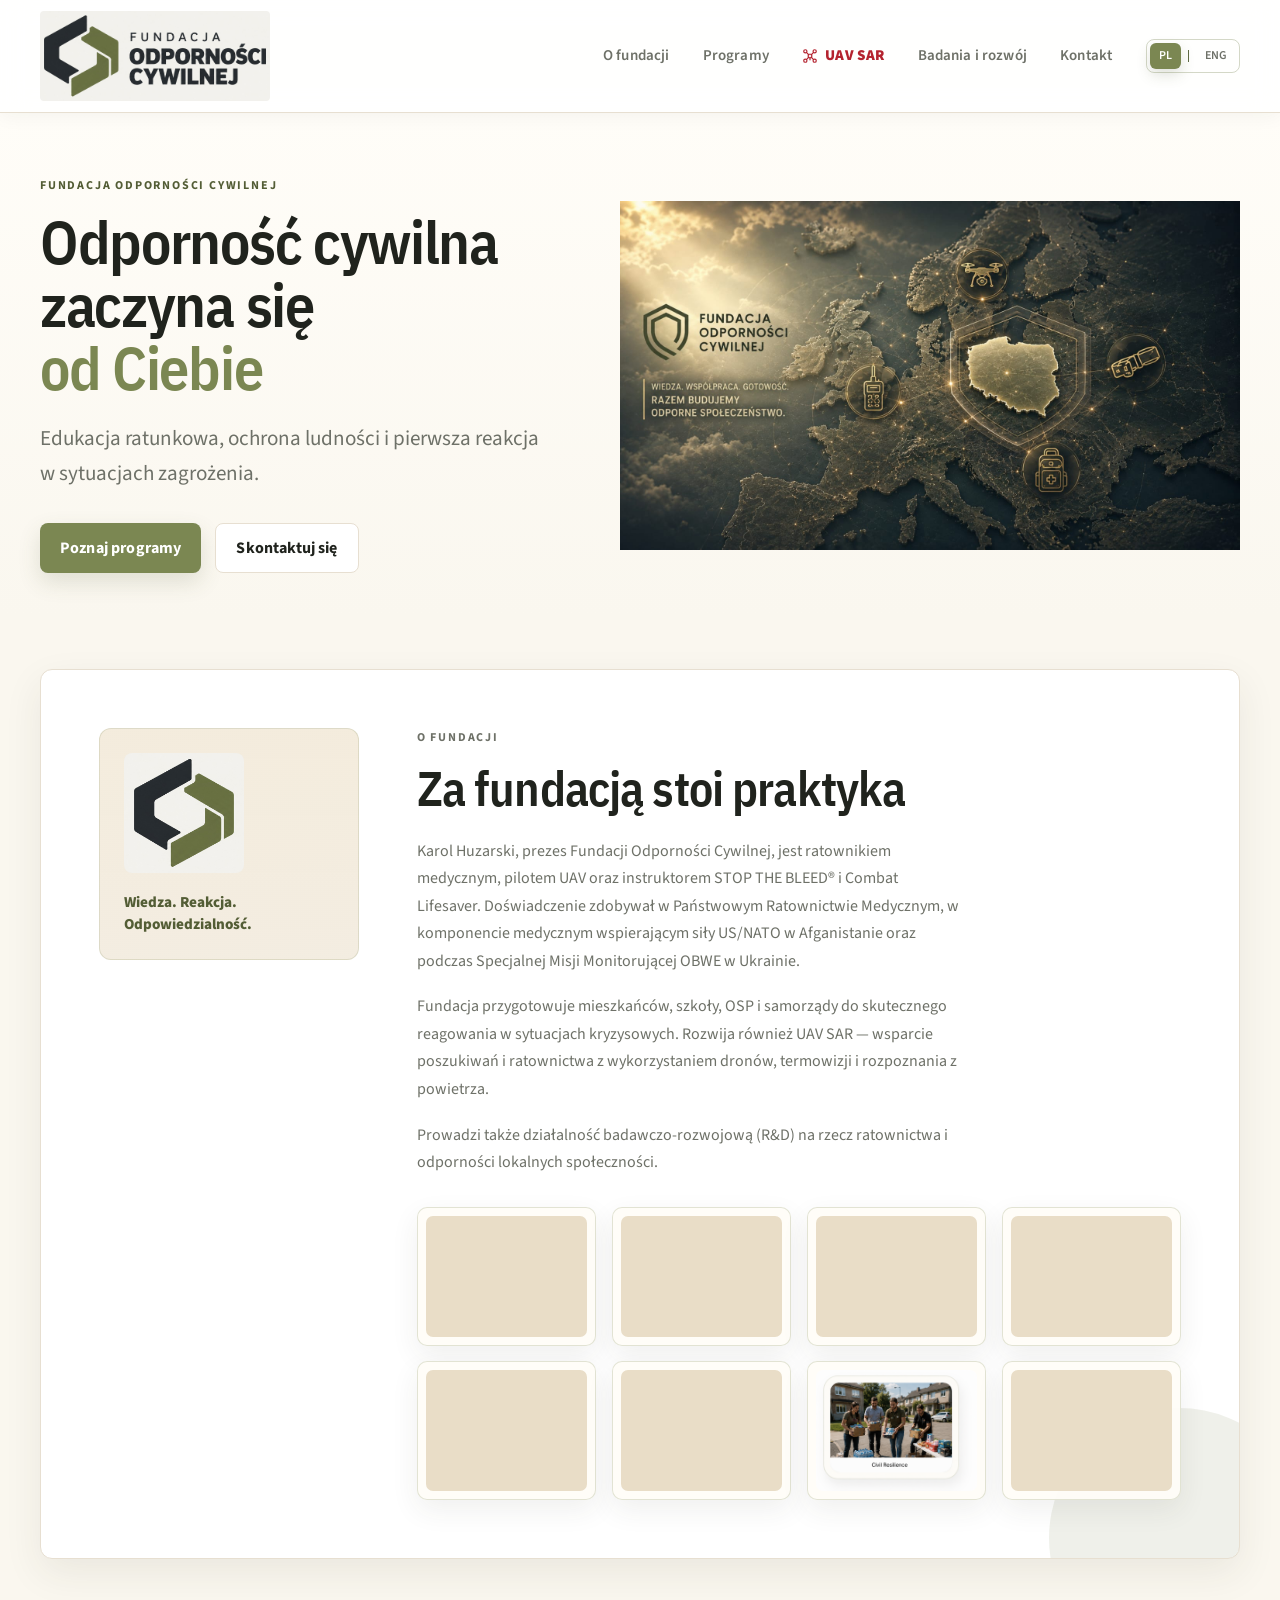
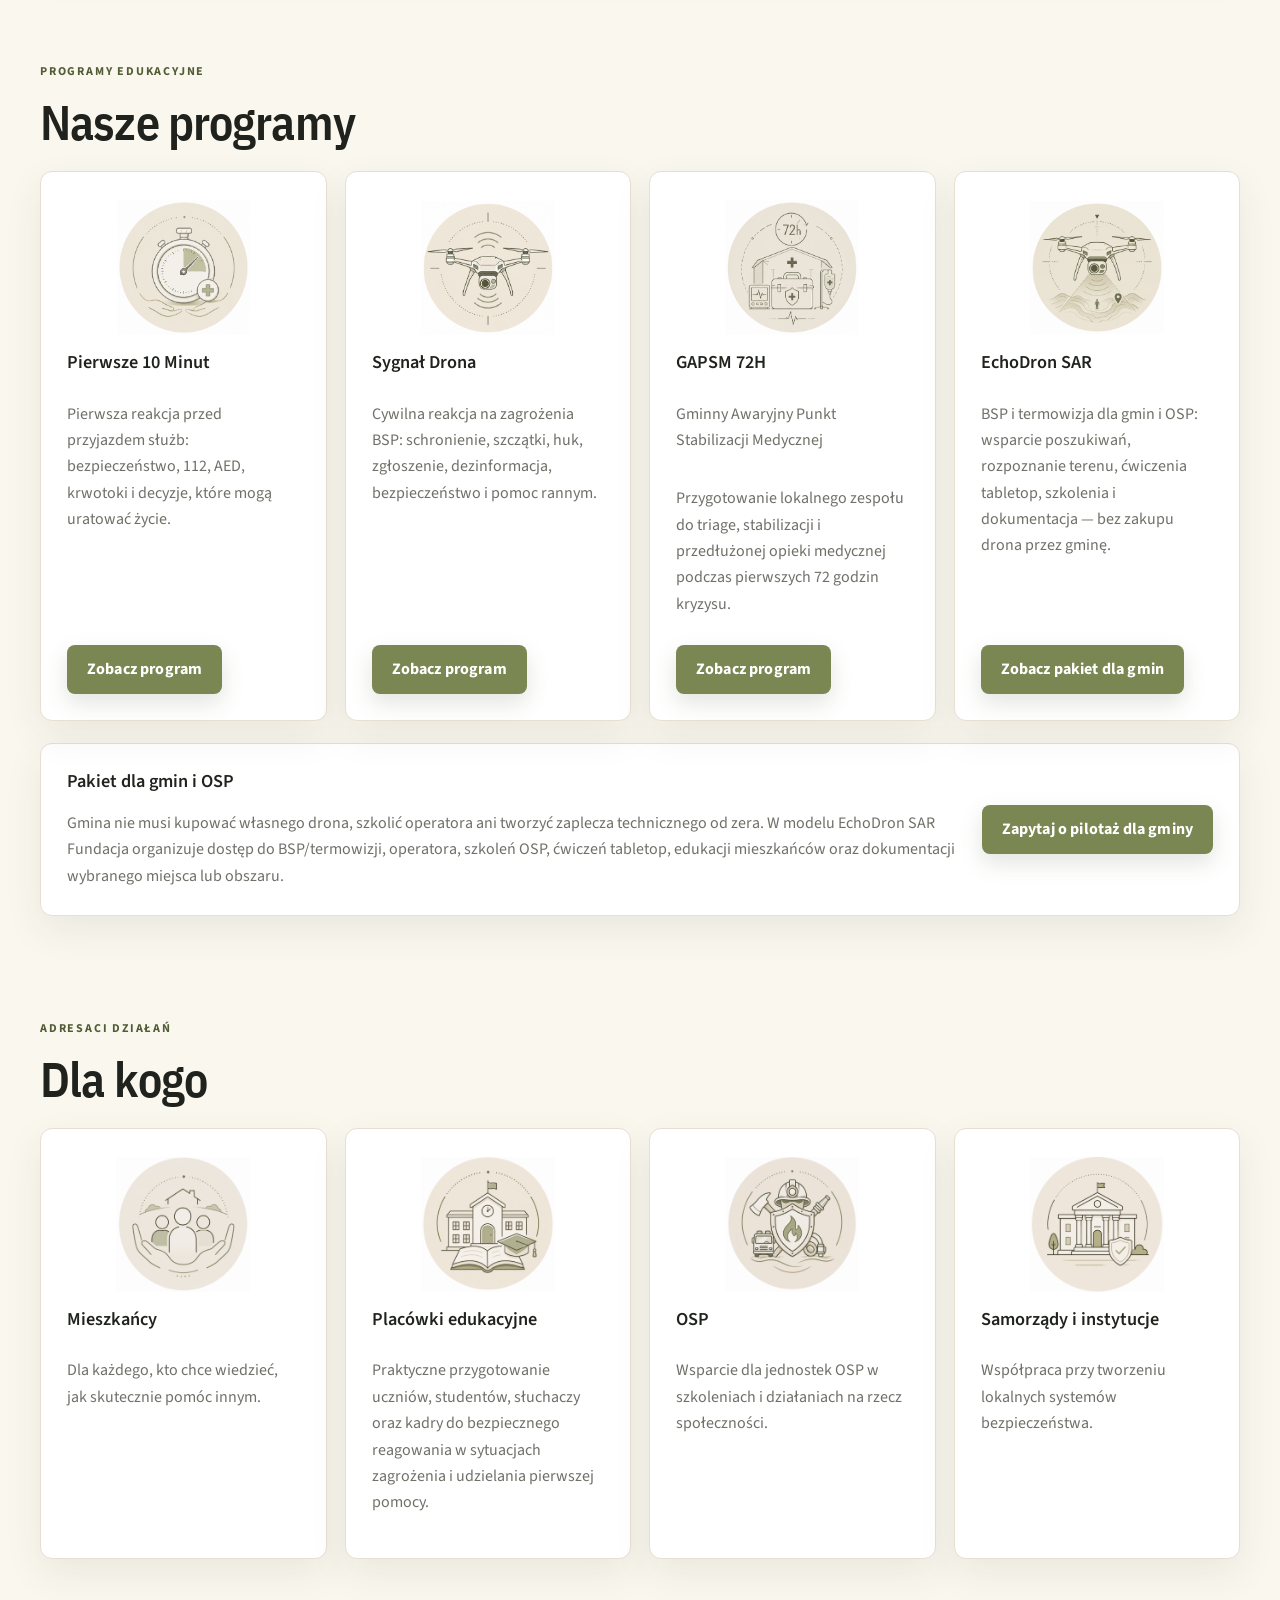
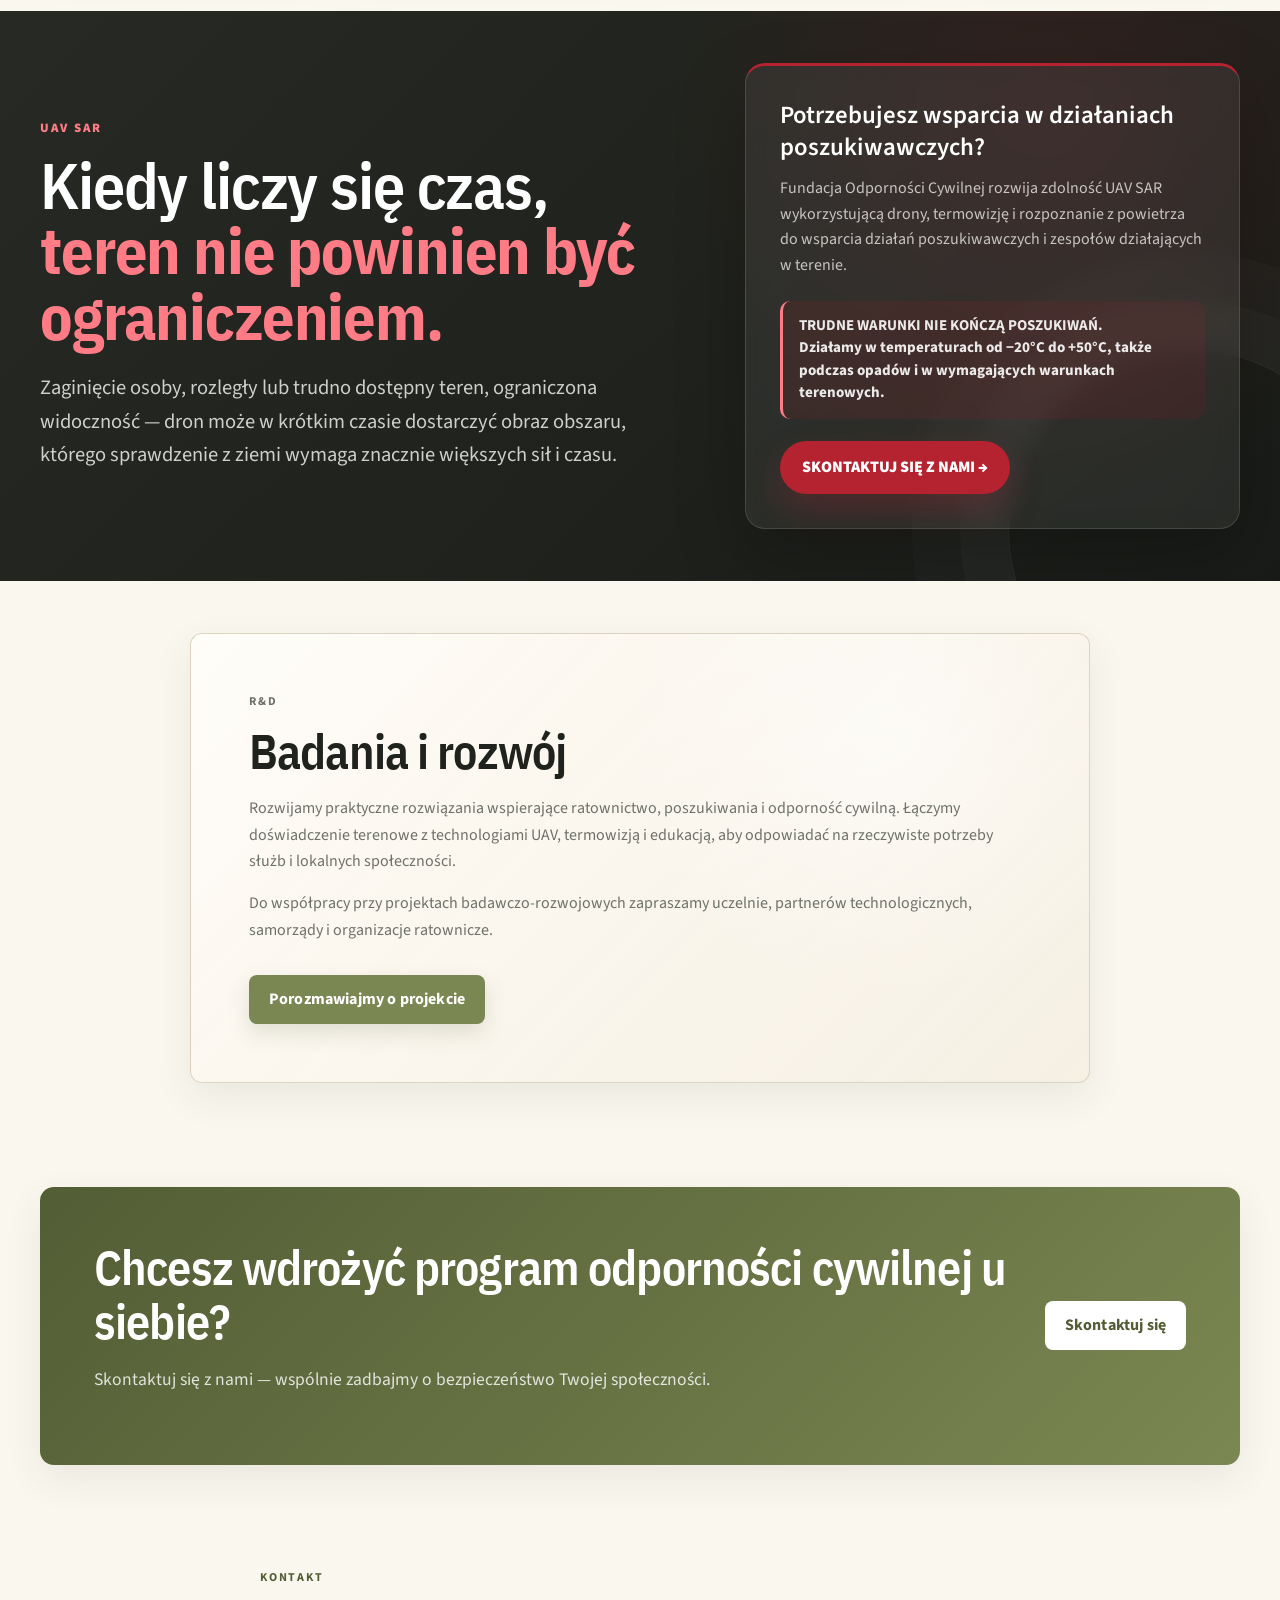
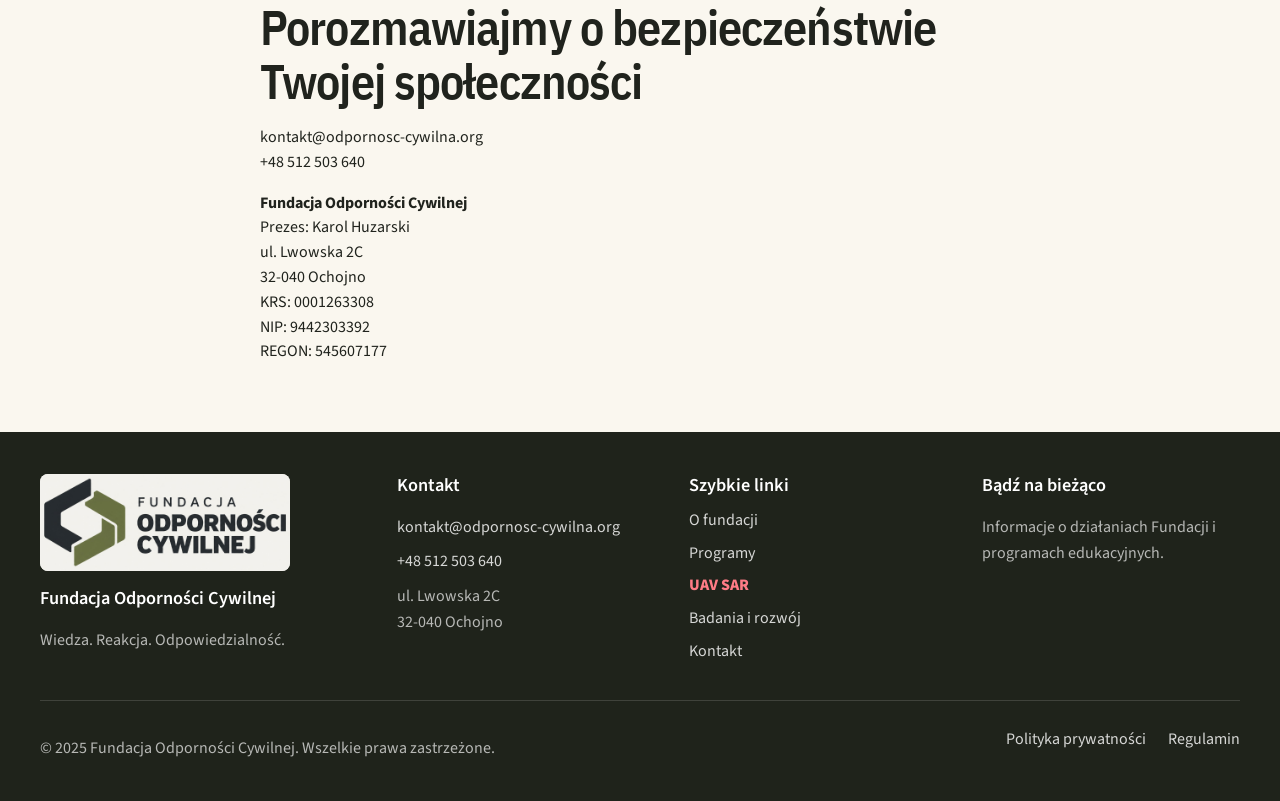
==== commit f62ad82a: "Show +48 country code on all foundation contact phone numbers" ====
--- a/index.html
+++ b/index.html
@@ -35,9 +35,9 @@
     <section class="section uav-sar-section" id="uav-sar"><div class="container uav-sar-grid"><div><p class="uav-sar-kicker" data-uav-copy="kicker">UAV SAR</p><h2 class="uav-sar-title" data-uav-copy="title">Kiedy liczy się czas, <strong>teren nie powinien być ograniczeniem.</strong></h2><p class="uav-sar-lead" data-uav-copy="lead">Zaginięcie osoby, rozległy lub trudno dostępny teren, ograniczona widoczność — dron może w krótkim czasie dostarczyć obraz obszaru, którego sprawdzenie z ziemi wymaga znacznie większych sił i czasu.</p></div><aside class="uav-sar-panel"><h3 data-uav-copy="panelTitle">Potrzebujesz wsparcia w działaniach poszukiwawczych?</h3><p data-uav-copy="panelText">Fundacja Odporności Cywilnej rozwija zdolność UAV SAR wykorzystującą drony, termowizję i rozpoznanie z powietrza do wsparcia działań poszukiwawczych i zespołów działających w terenie.</p><p class="uav-sar-conditions uav-sar-conditions-pl"><strong>TRUDNE WARUNKI NIE KOŃCZĄ POSZUKIWAŃ.</strong><br>Działamy w temperaturach od −20°C do +50°C, także podczas opadów i w wymagających warunkach terenowych.</p><p class="uav-sar-conditions uav-sar-conditions-en"><strong>DIFFICULT CONDITIONS DO NOT END THE SEARCH.</strong><br>We operate in temperatures from −20°C to +50°C, including in rain and demanding field conditions.</p><a class="uav-sar-cta" href="#kontakt" data-uav-copy="cta">SKONTAKTUJ SIĘ Z NAMI →</a></aside></div></section>
     <section class="section collaboration-section" id="wspolpraca"><img src="/images/wspolpraca-watermark.png" alt="" aria-hidden="true" class="wspolpraca-watermark"><div class="container collaboration-card wspolpraca-content"><p class="eyebrow">R&amp;D</p><h2>Badania i rozwój</h2><p>Rozwijamy praktyczne rozwiązania wspierające ratownictwo, poszukiwania i odporność cywilną. Łączymy doświadczenie terenowe z technologiami UAV, termowizją i edukacją, aby odpowiadać na rzeczywiste potrzeby służb i lokalnych społeczności.</p><p>Do współpracy przy projektach badawczo-rozwojowych zapraszamy uczelnie, partnerów technologicznych, samorządy i organizacje ratownicze.</p><a class="btn btn-primary" href="#kontakt">Porozmawiajmy o projekcie</a></div></section>
     <section class="section cta-section"><div class="container cta-card"><div><h2>Chcesz wdrożyć program odporności cywilnej u siebie?</h2><p>Skontaktuj się z nami — wspólnie zadbajmy o bezpieczeństwo Twojej społeczności.</p></div><a class="btn btn-light" href="#kontakt">Skontaktuj się</a></div></section>
-    <section class="section contact-section" id="kontakt"><div class="container contact-grid"><div><p class="eyebrow">Kontakt</p><h2>Porozmawiajmy o bezpieczeństwie Twojej społeczności</h2><p><a href="mailto:kontakt@odpornosc-cywilna.org">kontakt@odpornosc-cywilna.org</a><br><a href="tel:+48512503640">512 503 640</a></p><p><strong>Fundacja Odporności Cywilnej</strong><br>Prezes: Karol Huzarski<br>ul. Lwowska 2C<br>32-040 Ochojno<br>KRS: 0001263308<br>NIP: 9442303392<br>REGON: 545607177</p></div></div></section>
+    <section class="section contact-section" id="kontakt"><div class="container contact-grid"><div><p class="eyebrow">Kontakt</p><h2>Porozmawiajmy o bezpieczeństwie Twojej społeczności</h2><p><a href="mailto:kontakt@odpornosc-cywilna.org">kontakt@odpornosc-cywilna.org</a><br><a href="tel:+48512503640">+48 512 503 640</a></p><p><strong>Fundacja Odporności Cywilnej</strong><br>Prezes: Karol Huzarski<br>ul. Lwowska 2C<br>32-040 Ochojno<br>KRS: 0001263308<br>NIP: 9442303392<br>REGON: 545607177</p></div></div></section>
   </main>
-  <footer class="site-footer"><div class="container footer-grid"><div><img class="footer-logo" src="/logo-foc-v6.svg" alt="Logo Fundacji Odporności Cywilnej"><h3>Fundacja Odporności Cywilnej</h3><p>Wiedza. Reakcja. Odpowiedzialność.</p></div><div><h3>Kontakt</h3><p><a href="mailto:kontakt@odpornosc-cywilna.org">kontakt@odpornosc-cywilna.org</a><a href="tel:+48512503640">512 503 640</a>ul. Lwowska 2C<br>32-040 Ochojno</p></div><div><h3>Szybkie linki</h3><a href="#o-fundacji">O fundacji</a><a href="#programy">Programy</a><a class="footer-uav-link" href="#uav-sar">UAV SAR</a><a href="#wspolpraca">Badania i rozwój</a><a href="#kontakt">Kontakt</a></div><div><h3>Bądź na bieżąco</h3><p>Informacje o działaniach Fundacji i programach edukacyjnych.</p></div></div><div class="container footer-bottom"><p>© 2025 Fundacja Odporności Cywilnej. Wszelkie prawa zastrzeżone.</p><div><a href="#">Polityka prywatności</a><a href="#">Regulamin</a></div></div></footer>
+  <footer class="site-footer"><div class="container footer-grid"><div><img class="footer-logo" src="/logo-foc-v6.svg" alt="Logo Fundacji Odporności Cywilnej"><h3>Fundacja Odporności Cywilnej</h3><p>Wiedza. Reakcja. Odpowiedzialność.</p></div><div><h3>Kontakt</h3><p><a href="mailto:kontakt@odpornosc-cywilna.org">kontakt@odpornosc-cywilna.org</a><a href="tel:+48512503640">+48 512 503 640</a>ul. Lwowska 2C<br>32-040 Ochojno</p></div><div><h3>Szybkie linki</h3><a href="#o-fundacji">O fundacji</a><a href="#programy">Programy</a><a class="footer-uav-link" href="#uav-sar">UAV SAR</a><a href="#wspolpraca">Badania i rozwój</a><a href="#kontakt">Kontakt</a></div><div><h3>Bądź na bieżąco</h3><p>Informacje o działaniach Fundacji i programach edukacyjnych.</p></div></div><div class="container footer-bottom"><p>© 2025 Fundacja Odporności Cywilnej. Wszelkie prawa zastrzeżone.</p><div><a href="#">Polityka prywatności</a><a href="#">Regulamin</a></div></div></footer>
   <script src="js/main.js?v=20260922-rd"></script><script src="js/uav-sar.js"></script>
 </body>
 </html>
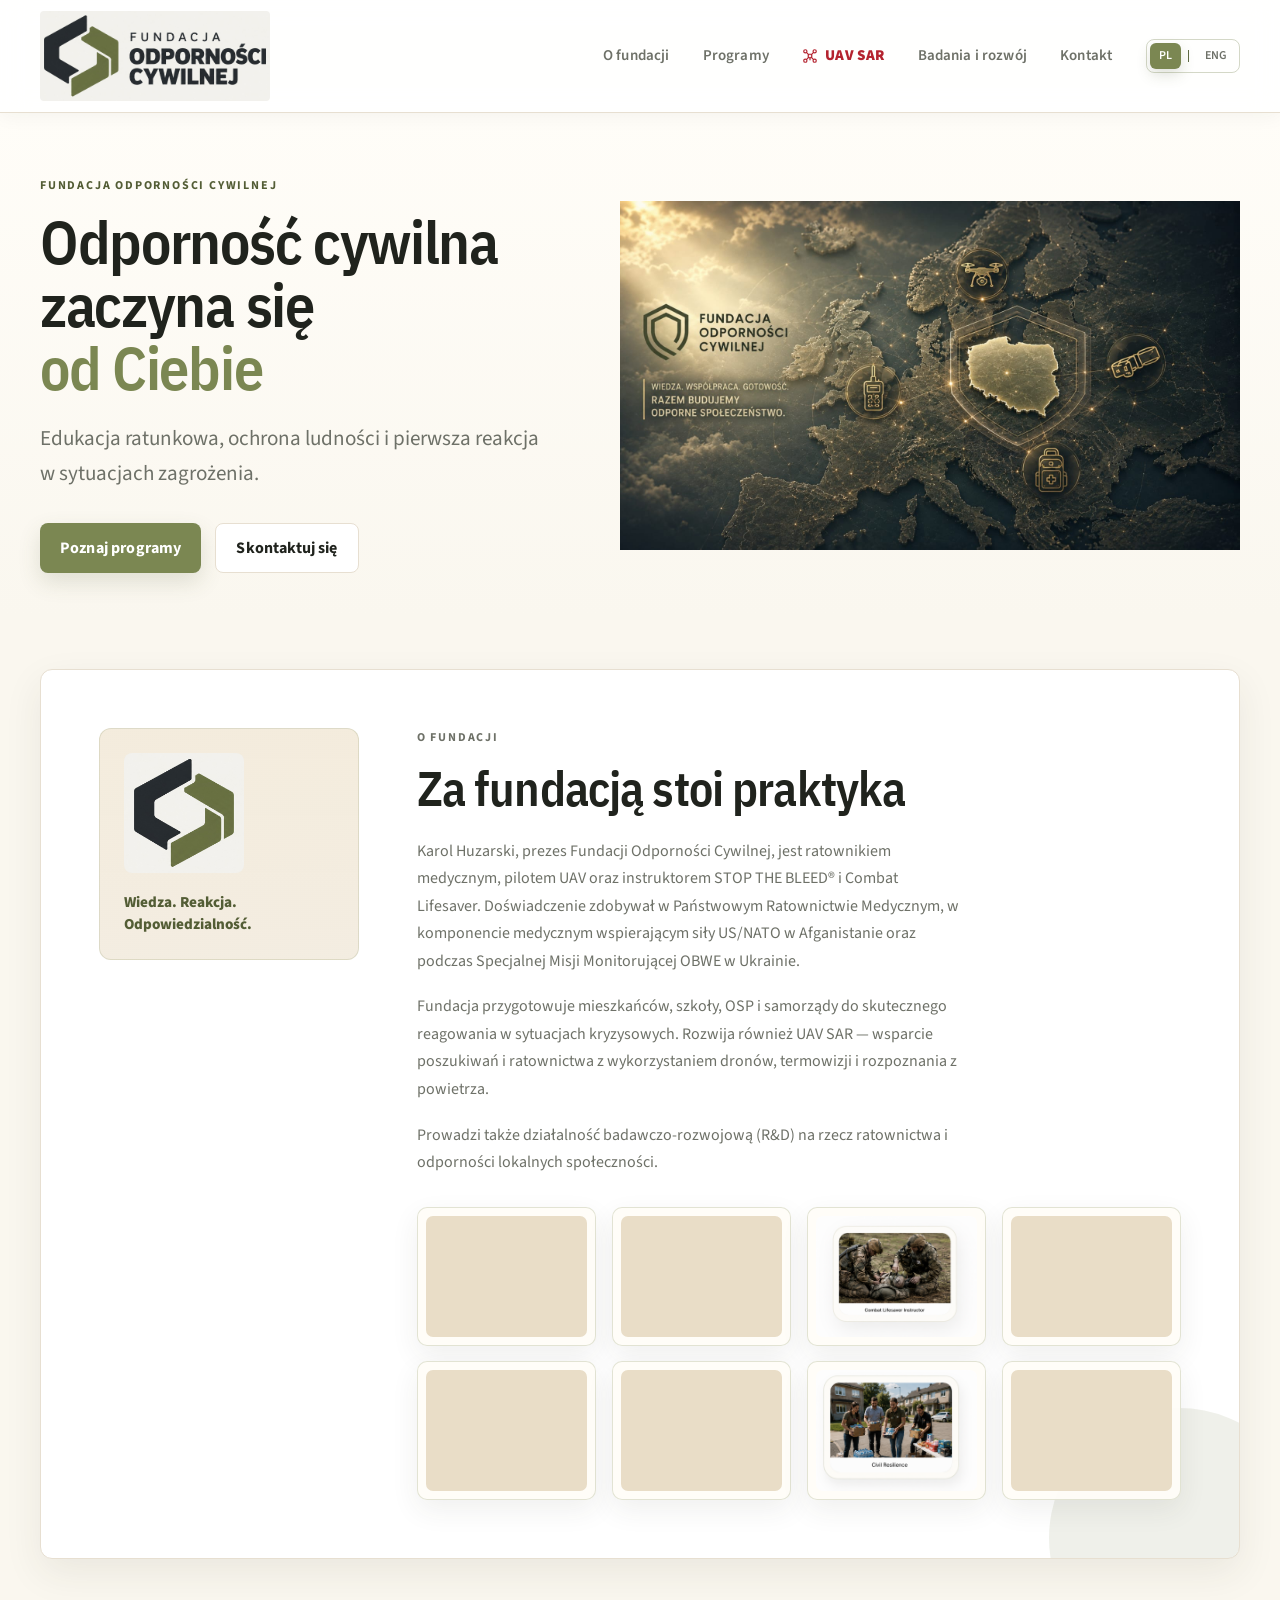
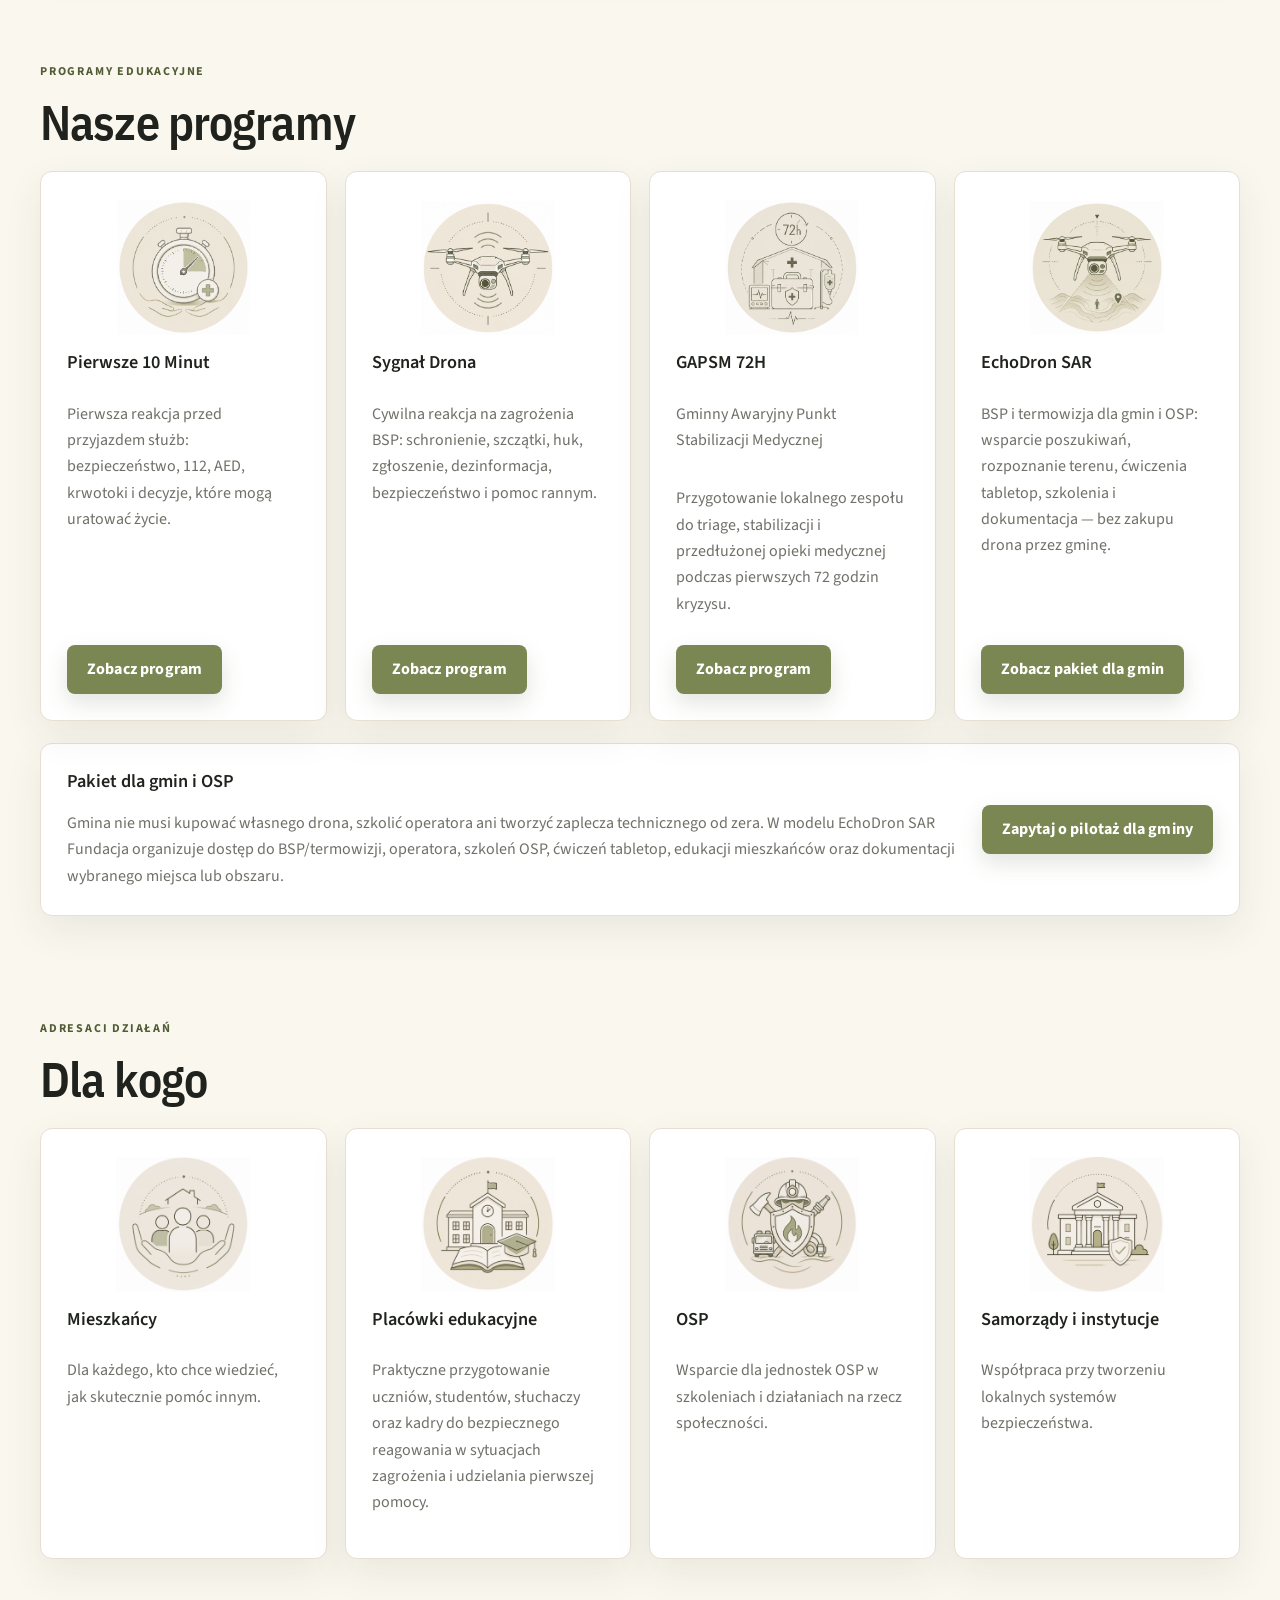
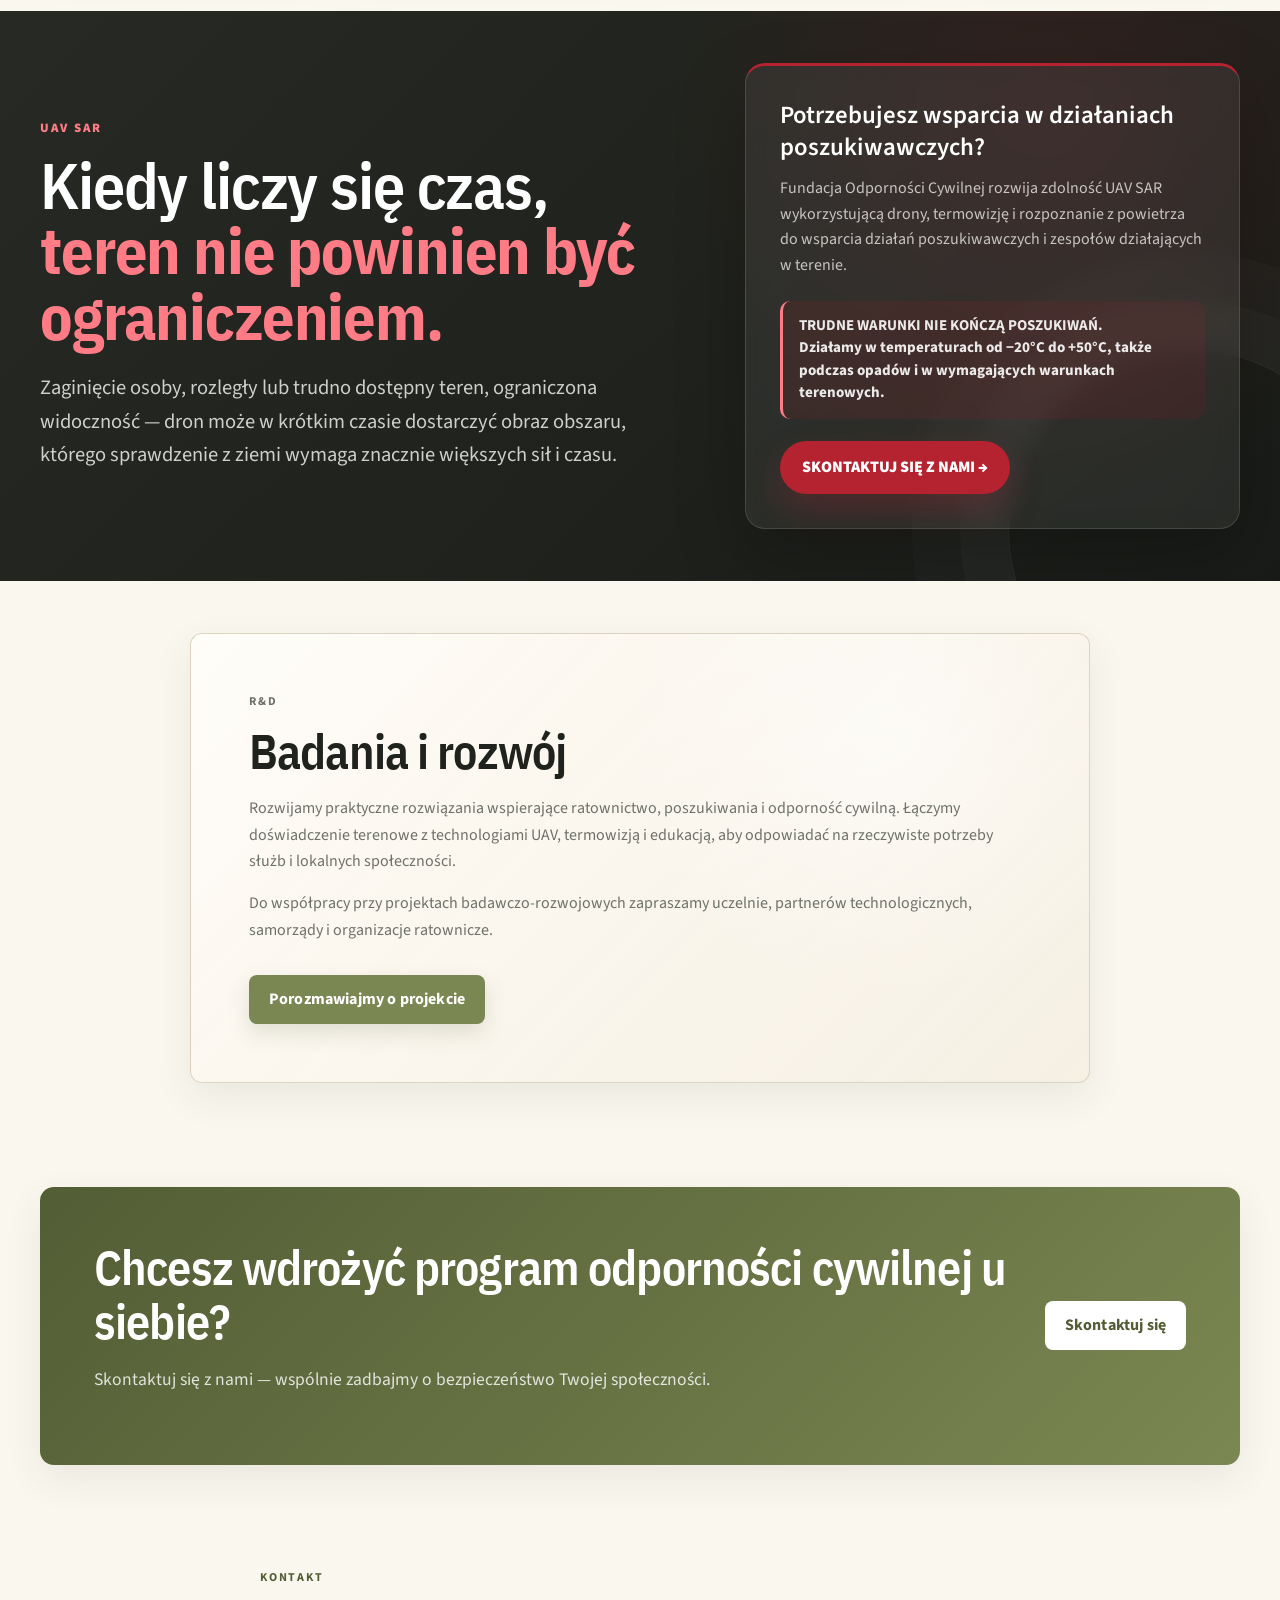
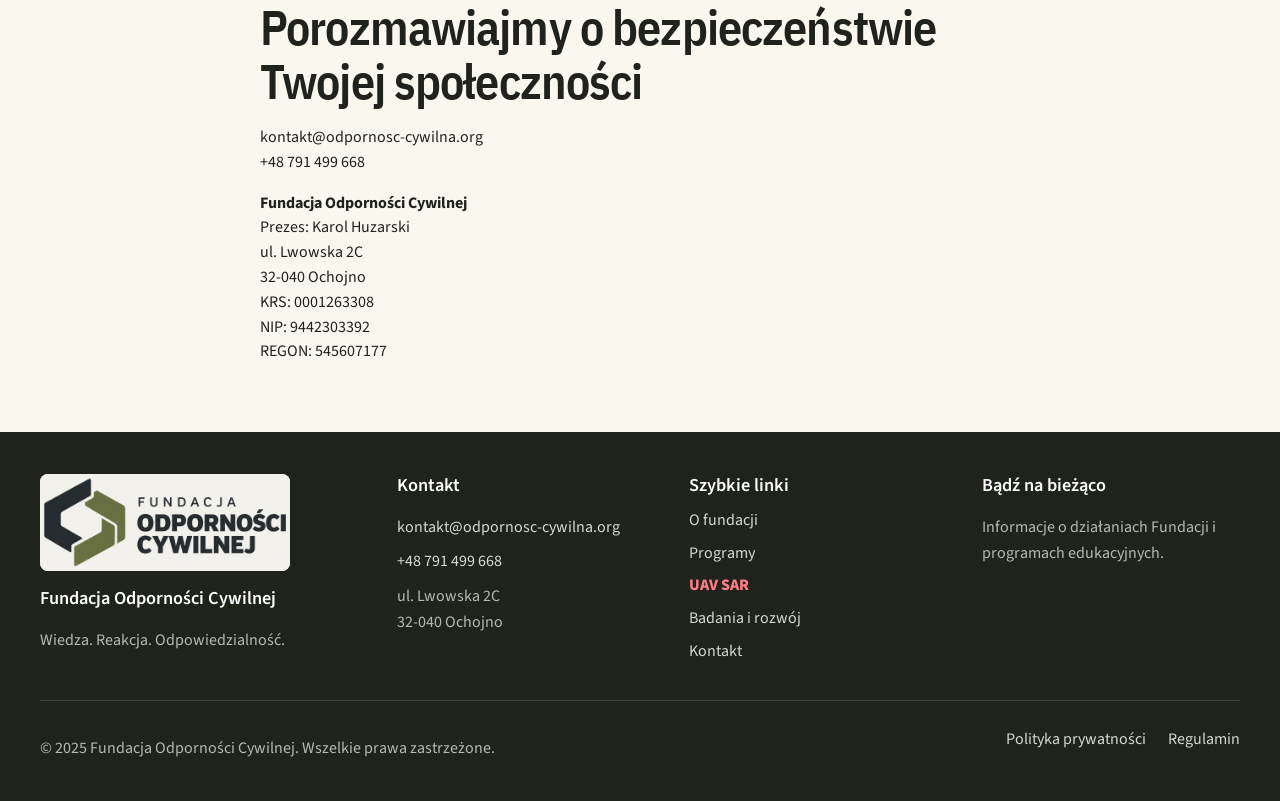
==== commit 872f98e4: "Update contact phone number to +48 791 499 668" ====
--- a/index.html
+++ b/index.html
@@ -17,7 +17,7 @@
 <body>
   <header class="site-header" id="top">
     <div class="container header-inner">
-      <a class="brand site-logo" href="#top" aria-label="Fundacja Odporności Cywilnej"><img src="/logo-foc-v6.svg" alt="Logo Fundacji Odporności Cywilnej"></a>
+      <a class="brand site-logo" href="#top" aria-label="Fundacja Odporności Cywilnej"><img src="/logo-foc-v6.svg" data-i18n-attr="src:brand.logo.src" alt="Logo Fundacji Odporności Cywilnej"></a>
       <button class="nav-toggle" type="button" aria-expanded="false" aria-controls="site-nav"><span></span><span></span><span></span><span class="sr-only">Otwórz menu</span></button>
       <nav class="site-nav" id="site-nav" aria-label="Główna nawigacja">
         <a href="#o-fundacji">O fundacji</a><a href="#programy">Programy</a>
@@ -30,14 +30,14 @@
   <main>
     <section class="hero section-soft"><div class="container hero-grid"><div class="hero-copy"><p class="eyebrow">Fundacja Odporności Cywilnej</p><h1 class="hero-title-pl">Odporność cywilna<br>zaczyna się<br><span>od Ciebie</span></h1><p class="hero-lead">Edukacja ratunkowa, ochrona ludności i pierwsza reakcja w sytuacjach zagrożenia.</p><div class="hero-actions"><a class="btn btn-primary" href="#programy">Poznaj programy</a><a class="btn btn-secondary" href="#kontakt">Skontaktuj się</a></div></div><div class="hero-visual" aria-hidden="true"><img class="hero-image" src="new%20main%20poster.jpeg" alt=""></div></div></section>
     <section class="section mission-section" id="o-fundacji"><div class="container"><article class="mission-card"><img src="/images/o-fundacji-watermark.png" alt="" aria-hidden="true" class="o-fundacji-watermark"><div class="mission-aside" aria-hidden="true"><div class="mission-icon"><img src="/logo-foc-mark-v6.svg" alt=""></div><p>Wiedza. Reakcja. Odpowiedzialność.</p></div><div class="mission-content"><p class="eyebrow">O fundacji</p><h2>Za fundacją stoi praktyka</h2><div class="bio-copy"><p>Karol Huzarski, prezes Fundacji Odporności Cywilnej, jest ratownikiem medycznym, pilotem UAV oraz instruktorem STOP THE BLEED® i Combat Lifesaver. Doświadczenie zdobywał w Państwowym Ratownictwie Medycznym, w komponencie medycznym wspierającym siły US/NATO w Afganistanie oraz podczas Specjalnej Misji Monitorującej OBWE w Ukrainie.</p><p>Fundacja przygotowuje mieszkańców, szkoły, OSP i samorządy do skutecznego reagowania w sytuacjach kryzysowych. Rozwija również UAV SAR — wsparcie poszukiwań i ratownictwa z wykorzystaniem dronów, termowizji i rozpoznania z powietrza.</p><p>Prowadzi także działalność badawczo-rozwojową (R&amp;D) na rzecz ratownictwa i odporności lokalnych społeczności.</p></div><div class="bio-tags" aria-label="Doświadczenie i obszary praktyki" data-bio-tiles></div></div></article></div></section>
-    <section class="section" id="programy"><div class="container"><div class="section-heading"><p class="eyebrow">Programy edukacyjne</p><h2>Nasze programy</h2></div><div class="cards-grid four-cols"><a class="info-card program-card" href="./pierwsze-10-minut/"><img src="10min-ne.png" alt=""><h3>Pierwsze 10 Minut</h3><p>Pierwsza reakcja przed przyjazdem służb: bezpieczeństwo, 112, AED, krwotoki i decyzje, które mogą uratować życie.</p><span class="btn btn-primary">Zobacz program</span></a><a class="info-card program-card" href="./echo-drona/"><img src="echodron20ne.png" alt=""><h3>Sygnał Drona</h3><p>Cywilna reakcja na zagrożenia BSP: schronienie, szczątki, huk, zgłoszenie, dezinformacja, bezpieczeństwo i pomoc rannym.</p><span class="btn btn-primary">Zobacz program</span></a><a class="info-card program-card" href="./gapsm-72h/" data-i18n-attr="href:program.gapsm.href"><img src="GAPSM-ne.png" alt="GAPSM 72H – Gminny Awaryjny Punkt Stabilizacji Medycznej"><h3>GAPSM 72H</h3><p>Gminny Awaryjny Punkt Stabilizacji Medycznej</p><p>Przygotowanie lokalnego zespołu do triage, stabilizacji i przedłużonej opieki medycznej podczas pierwszych 72 godzin kryzysu.</p><span class="btn btn-primary" data-i18n="program.gapsm.button">Zobacz program</span></a><a class="info-card program-card" href="./programy/echodron-sar/" data-i18n-attr="href:program.medidrop.href"><img src="dron20ne.png" alt=""><h3>EchoDron SAR</h3><p>BSP i termowizja dla gmin i OSP: wsparcie poszukiwań, rozpoznanie terenu, ćwiczenia tabletop, szkolenia i dokumentacja — bez zakupu drona przez gminę.</p><span class="btn btn-primary">Zobacz pakiet dla gmin</span></a></div><article class="municipal-package-card info-card"><div><h3>Pakiet dla gmin i OSP</h3><p>Gmina nie musi kupować własnego drona, szkolić operatora ani tworzyć zaplecza technicznego od zera. W modelu EchoDron SAR Fundacja organizuje dostęp do BSP/termowizji, operatora, szkoleń OSP, ćwiczeń tabletop, edukacji mieszkańców oraz dokumentacji wybranego miejsca lub obszaru.</p></div><a class="btn btn-primary" href="./programy/echodron-sar/">Zapytaj o pilotaż dla gminy</a></article></div></section>
+    <section class="section" id="programy"><div class="container"><div class="section-heading"><p class="eyebrow">Programy edukacyjne</p><h2>Nasze programy</h2></div><div class="cards-grid four-cols"><a class="info-card program-card" href="./pierwsze-10-minut/"><img src="10min-ne.png" alt=""><h3>Pierwsze 10 Minut</h3><p>Pierwsza reakcja przed przyjazdem służb: bezpieczeństwo, 112, AED, krwotoki i decyzje, które mogą uratować życie.</p><span class="btn btn-primary">Zobacz program</span></a><a class="info-card program-card" href="./echo-drona/"><img src="echodron20ne.png" alt=""><h3>Sygnał Drona</h3><p>Cywilna reakcja na zagrożenia BSP: schronienie, szczątki, huk, zgłoszenie, dezinformacja, bezpieczeństwo i pomoc rannym.</p><span class="btn btn-primary">Zobacz program</span></a><a class="info-card program-card" href="./gapsm-72h/" data-i18n-attr="href:program.gapsm.href"><img src="GAPSM-ne.png" alt="GAPSM 72H – Gminny Awaryjny Punkt Stabilizacji Medycznej"><h3>GAPSM 72H</h3><p>Gminny Awaryjny Punkt Stabilizacji Medycznej</p><p>Przygotowanie lokalnego zespołu do triage, stabilizacji i przedłużonej opieki medycznej podczas pierwszych 72 godzin kryzysu.</p><span class="btn btn-primary" data-i18n="program.gapsm.button">Zobacz program</span></a><a class="info-card program-card" href="./programy/echodron-sar/" data-i18n-attr="href:program.medidrop.href"><img src="dron20ne.png" alt=""><h3>EchoDron SAR</h3><p>BSP i termowizja dla gmin i OSP: wsparcie poszukiwań, rozpoznanie terenu, ćwiczenia tabletop, szkolenia i dokumentacja — bez zakupu drona przez gminę.</p><span class="btn btn-primary">Zobacz pakiet dla gmin</span></a></div><article class="municipal-package-card info-card"><div><h3>Pakiet dla gmin i OSP</h3><p>Gmina nie musi kupować własnego drona, szkolić operatora ani tworzyć zaplecza technicznego od zera. W modelu EchoDron SAR Fundacja organizuje dostęp do BSP/termowizji, operatora, szkoleń OSP, ćwiczeń tabletop, edukacji mieszkańców oraz dokumentacji wybranego miejsca lub obszaru.</p></div><a class="btn btn-primary" href="./programy/echodron-sar/" data-i18n-attr="href:program.medidrop.href">Zapytaj o pilotaż dla gminy</a></article></div></section>
     <section class="section" id="dla-kogo"><div class="container"><div class="section-heading"><p class="eyebrow">Adresaci działań</p><h2>Dla kogo</h2></div><div class="cards-grid four-cols"><article class="info-card"><img src="mieszkancy NEW.png" alt=""><h3>Mieszkańcy</h3><p>Dla każdego, kto chce wiedzieć, jak skutecznie pomóc innym.</p></article><article class="info-card"><img src="szkoly i placowki NEW.png" alt=""><h3>Placówki edukacyjne</h3><p>Praktyczne przygotowanie uczniów, studentów, słuchaczy oraz kadry do bezpiecznego reagowania w sytuacjach zagrożenia i udzielania pierwszej pomocy.</p></article><article class="info-card"><img src="osp modern NEW.png" alt=""><h3>OSP</h3><p>Wsparcie dla jednostek OSP w szkoleniach i działaniach na rzecz społeczności.</p></article><article class="info-card"><img src="Samorządy i instytucje NEW.png" alt=""><h3>Samorządy i instytucje</h3><p>Współpraca przy tworzeniu lokalnych systemów bezpieczeństwa.</p></article></div></div></section>
     <section class="section uav-sar-section" id="uav-sar"><div class="container uav-sar-grid"><div><p class="uav-sar-kicker" data-uav-copy="kicker">UAV SAR</p><h2 class="uav-sar-title" data-uav-copy="title">Kiedy liczy się czas, <strong>teren nie powinien być ograniczeniem.</strong></h2><p class="uav-sar-lead" data-uav-copy="lead">Zaginięcie osoby, rozległy lub trudno dostępny teren, ograniczona widoczność — dron może w krótkim czasie dostarczyć obraz obszaru, którego sprawdzenie z ziemi wymaga znacznie większych sił i czasu.</p></div><aside class="uav-sar-panel"><h3 data-uav-copy="panelTitle">Potrzebujesz wsparcia w działaniach poszukiwawczych?</h3><p data-uav-copy="panelText">Fundacja Odporności Cywilnej rozwija zdolność UAV SAR wykorzystującą drony, termowizję i rozpoznanie z powietrza do wsparcia działań poszukiwawczych i zespołów działających w terenie.</p><p class="uav-sar-conditions uav-sar-conditions-pl"><strong>TRUDNE WARUNKI NIE KOŃCZĄ POSZUKIWAŃ.</strong><br>Działamy w temperaturach od −20°C do +50°C, także podczas opadów i w wymagających warunkach terenowych.</p><p class="uav-sar-conditions uav-sar-conditions-en"><strong>DIFFICULT CONDITIONS DO NOT END THE SEARCH.</strong><br>We operate in temperatures from −20°C to +50°C, including in rain and demanding field conditions.</p><a class="uav-sar-cta" href="#kontakt" data-uav-copy="cta">SKONTAKTUJ SIĘ Z NAMI →</a></aside></div></section>
     <section class="section collaboration-section" id="wspolpraca"><img src="/images/wspolpraca-watermark.png" alt="" aria-hidden="true" class="wspolpraca-watermark"><div class="container collaboration-card wspolpraca-content"><p class="eyebrow">R&amp;D</p><h2>Badania i rozwój</h2><p>Rozwijamy praktyczne rozwiązania wspierające ratownictwo, poszukiwania i odporność cywilną. Łączymy doświadczenie terenowe z technologiami UAV, termowizją i edukacją, aby odpowiadać na rzeczywiste potrzeby służb i lokalnych społeczności.</p><p>Do współpracy przy projektach badawczo-rozwojowych zapraszamy uczelnie, partnerów technologicznych, samorządy i organizacje ratownicze.</p><a class="btn btn-primary" href="#kontakt">Porozmawiajmy o projekcie</a></div></section>
     <section class="section cta-section"><div class="container cta-card"><div><h2>Chcesz wdrożyć program odporności cywilnej u siebie?</h2><p>Skontaktuj się z nami — wspólnie zadbajmy o bezpieczeństwo Twojej społeczności.</p></div><a class="btn btn-light" href="#kontakt">Skontaktuj się</a></div></section>
-    <section class="section contact-section" id="kontakt"><div class="container contact-grid"><div><p class="eyebrow">Kontakt</p><h2>Porozmawiajmy o bezpieczeństwie Twojej społeczności</h2><p><a href="mailto:kontakt@odpornosc-cywilna.org">kontakt@odpornosc-cywilna.org</a><br><a href="tel:+48512503640">+48 512 503 640</a></p><p><strong>Fundacja Odporności Cywilnej</strong><br>Prezes: Karol Huzarski<br>ul. Lwowska 2C<br>32-040 Ochojno<br>KRS: 0001263308<br>NIP: 9442303392<br>REGON: 545607177</p></div></div></section>
+    <section class="section contact-section" id="kontakt"><div class="container contact-grid"><div><p class="eyebrow">Kontakt</p><h2>Porozmawiajmy o bezpieczeństwie Twojej społeczności</h2><p><a href="mailto:kontakt@odpornosc-cywilna.org">kontakt@odpornosc-cywilna.org</a><br><a href="tel:+48791499668">+48 791 499 668</a></p><p><strong>Fundacja Odporności Cywilnej</strong><br>Prezes: Karol Huzarski<br>ul. Lwowska 2C<br>32-040 Ochojno<br>KRS: 0001263308<br>NIP: 9442303392<br>REGON: 545607177</p></div></div></section>
   </main>
-  <footer class="site-footer"><div class="container footer-grid"><div><img class="footer-logo" src="/logo-foc-v6.svg" alt="Logo Fundacji Odporności Cywilnej"><h3>Fundacja Odporności Cywilnej</h3><p>Wiedza. Reakcja. Odpowiedzialność.</p></div><div><h3>Kontakt</h3><p><a href="mailto:kontakt@odpornosc-cywilna.org">kontakt@odpornosc-cywilna.org</a><a href="tel:+48512503640">+48 512 503 640</a>ul. Lwowska 2C<br>32-040 Ochojno</p></div><div><h3>Szybkie linki</h3><a href="#o-fundacji">O fundacji</a><a href="#programy">Programy</a><a class="footer-uav-link" href="#uav-sar">UAV SAR</a><a href="#wspolpraca">Badania i rozwój</a><a href="#kontakt">Kontakt</a></div><div><h3>Bądź na bieżąco</h3><p>Informacje o działaniach Fundacji i programach edukacyjnych.</p></div></div><div class="container footer-bottom"><p>© 2025 Fundacja Odporności Cywilnej. Wszelkie prawa zastrzeżone.</p><div><a href="#">Polityka prywatności</a><a href="#">Regulamin</a></div></div></footer>
-  <script src="js/main.js?v=20260922-rd"></script><script src="js/uav-sar.js"></script>
+  <footer class="site-footer"><div class="container footer-grid"><div><img class="footer-logo" src="/logo-foc-v6.svg" data-i18n-attr="src:brand.logo.src" alt="Logo Fundacji Odporności Cywilnej"><h3>Fundacja Odporności Cywilnej</h3><p>Wiedza. Reakcja. Odpowiedzialność.</p></div><div><h3>Kontakt</h3><p><a href="mailto:kontakt@odpornosc-cywilna.org">kontakt@odpornosc-cywilna.org</a><a href="tel:+48791499668">+48 791 499 668</a>ul. Lwowska 2C<br>32-040 Ochojno</p></div><div><h3>Szybkie linki</h3><a href="#o-fundacji">O fundacji</a><a href="#programy">Programy</a><a class="footer-uav-link" href="#uav-sar">UAV SAR</a><a href="#wspolpraca">Badania i rozwój</a><a href="#kontakt">Kontakt</a></div><div><h3>Bądź na bieżąco</h3><p>Informacje o działaniach Fundacji i programach edukacyjnych.</p></div></div><div class="container footer-bottom"><p>© 2025 Fundacja Odporności Cywilnej. Wszelkie prawa zastrzeżone.</p><div><a href="#">Polityka prywatności</a><a href="#">Regulamin</a></div></div></footer>
+  <script src="js/main.js?v=20260924-en-brand"></script><script src="js/uav-sar.js?v=20260924-en-brand"></script>
 </body>
 </html>
